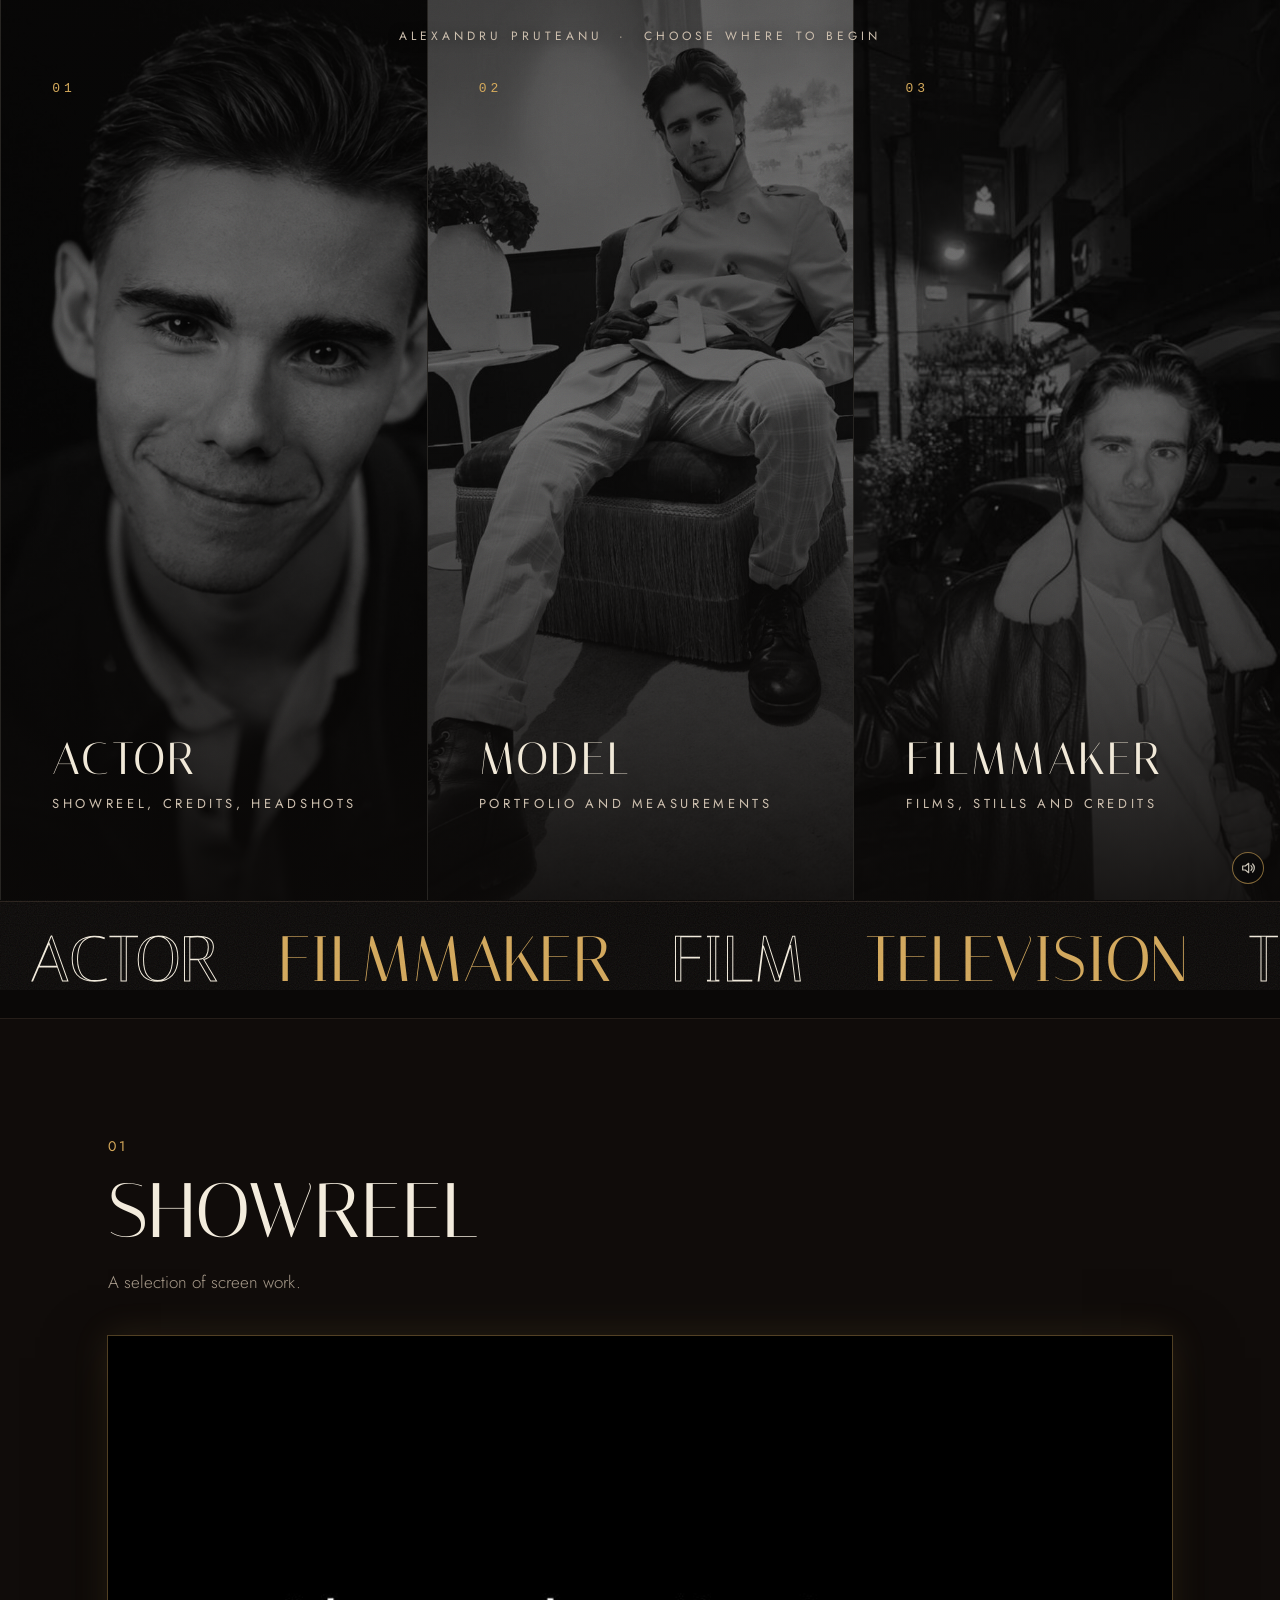
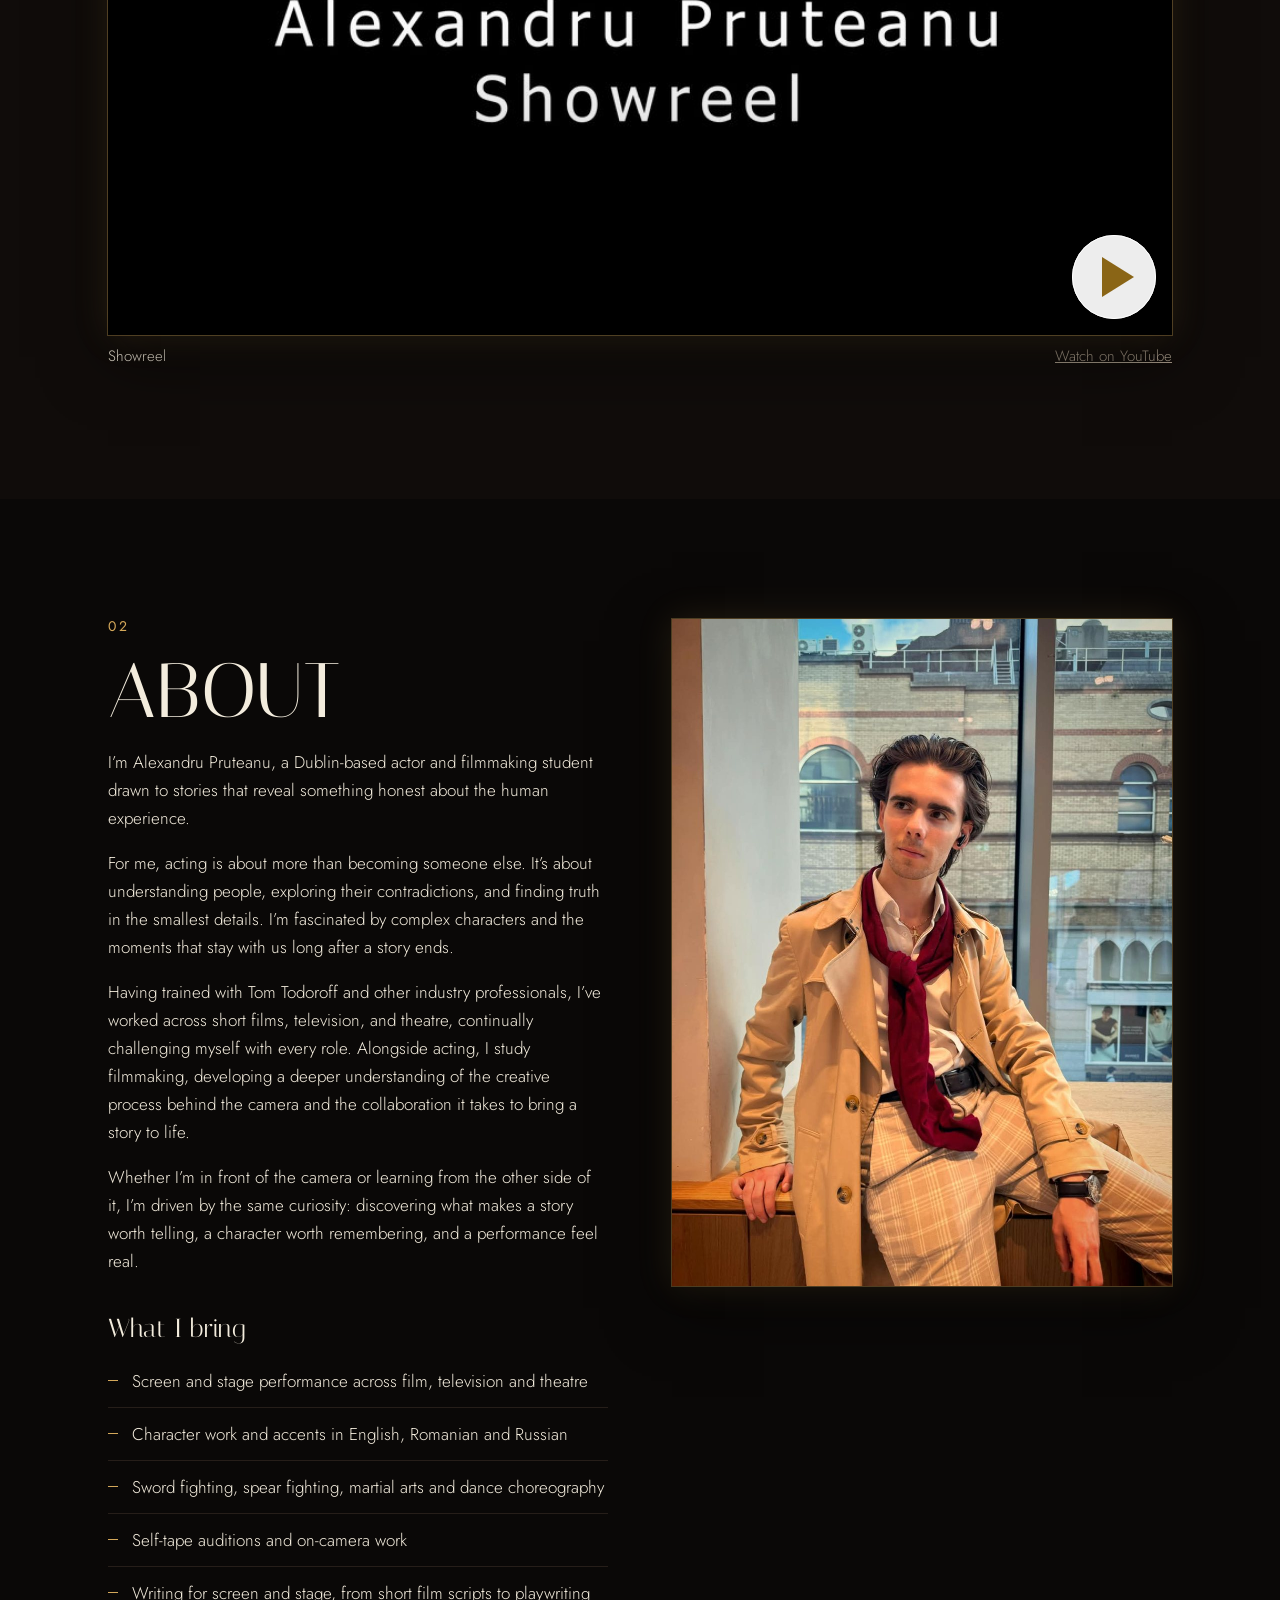
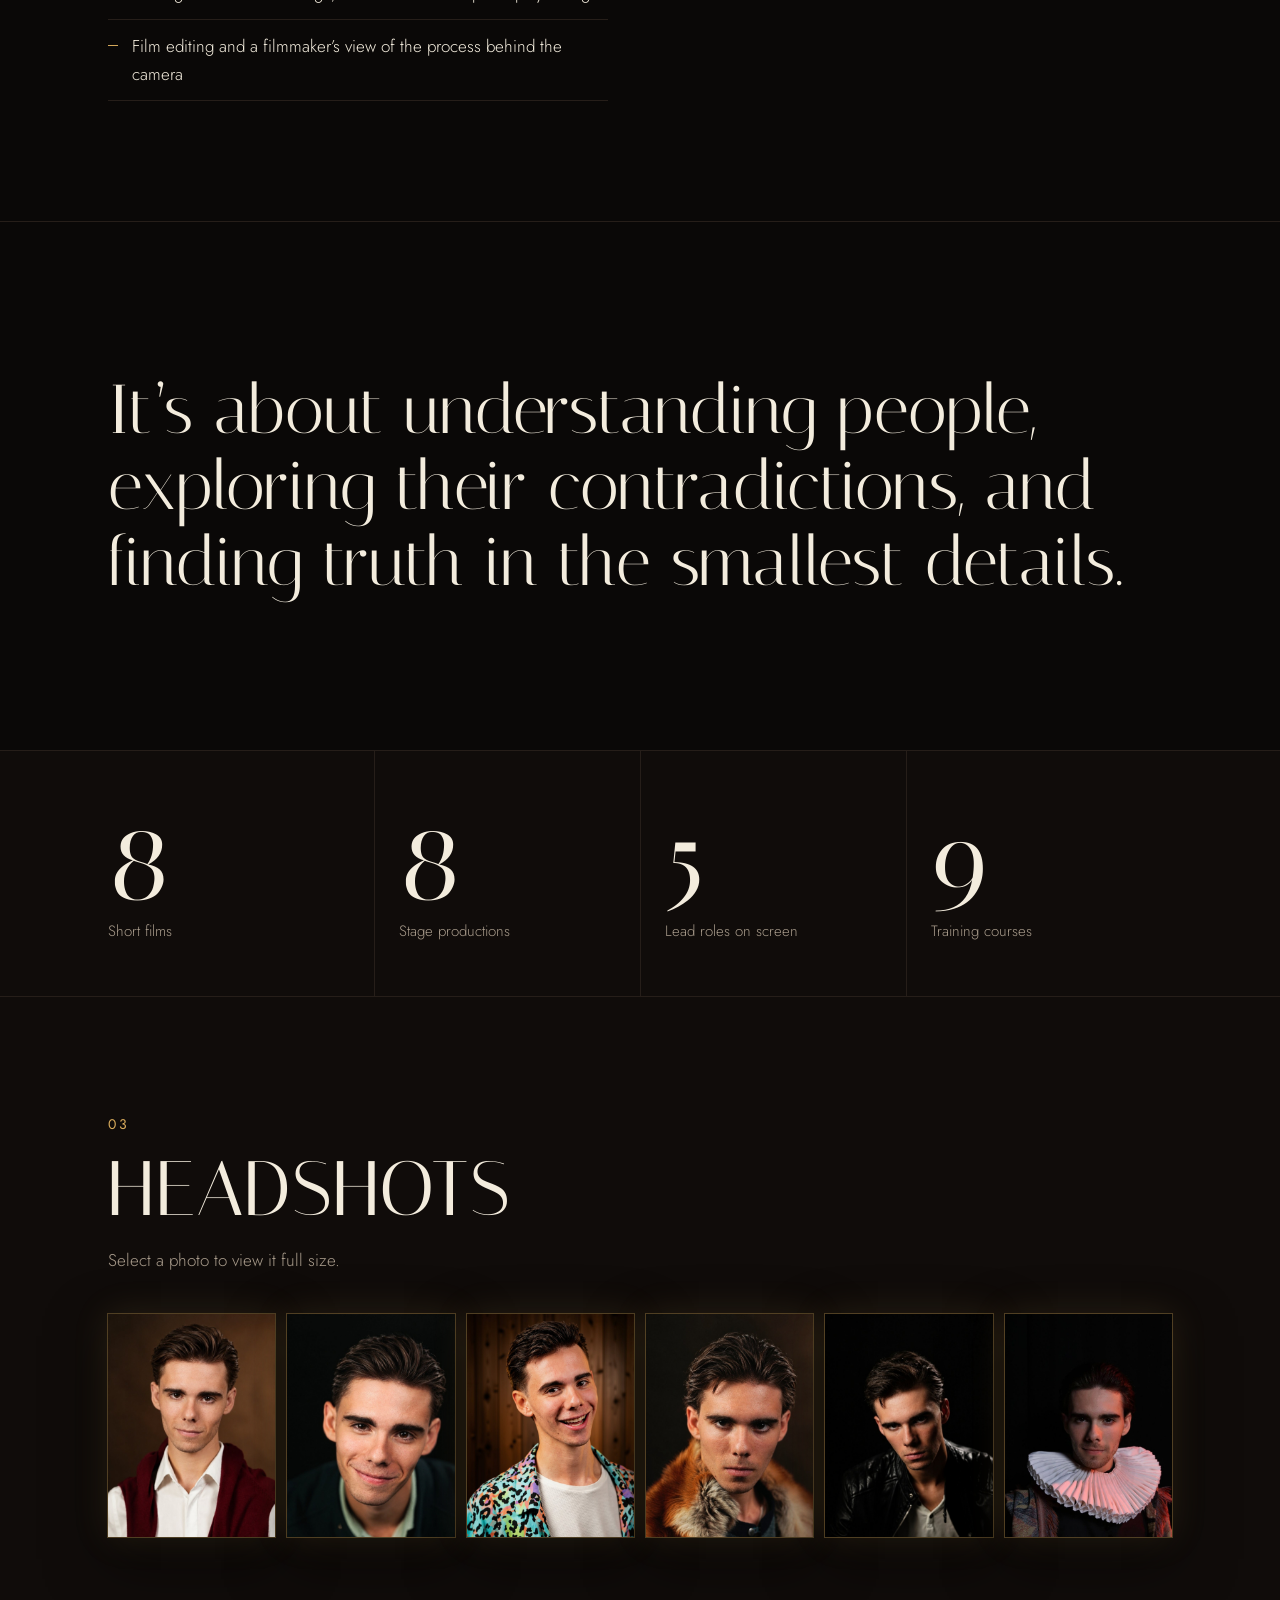
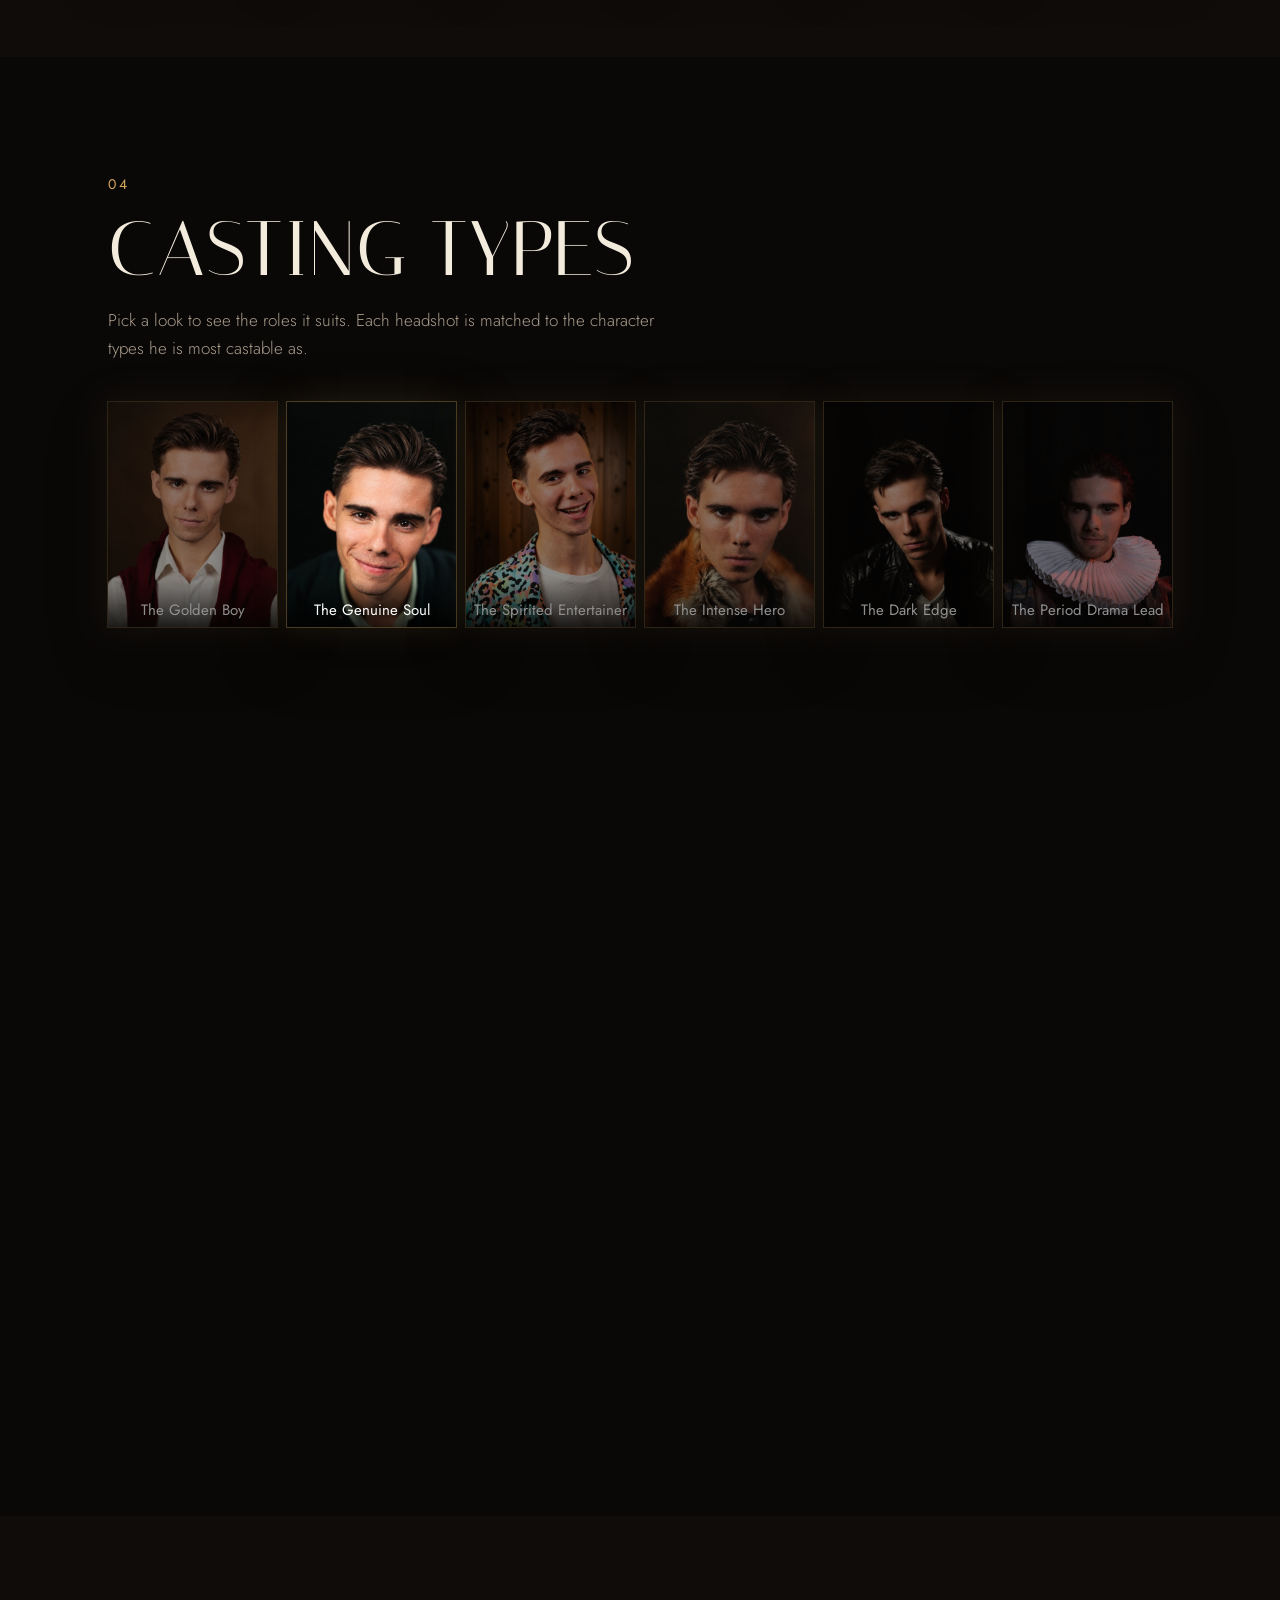
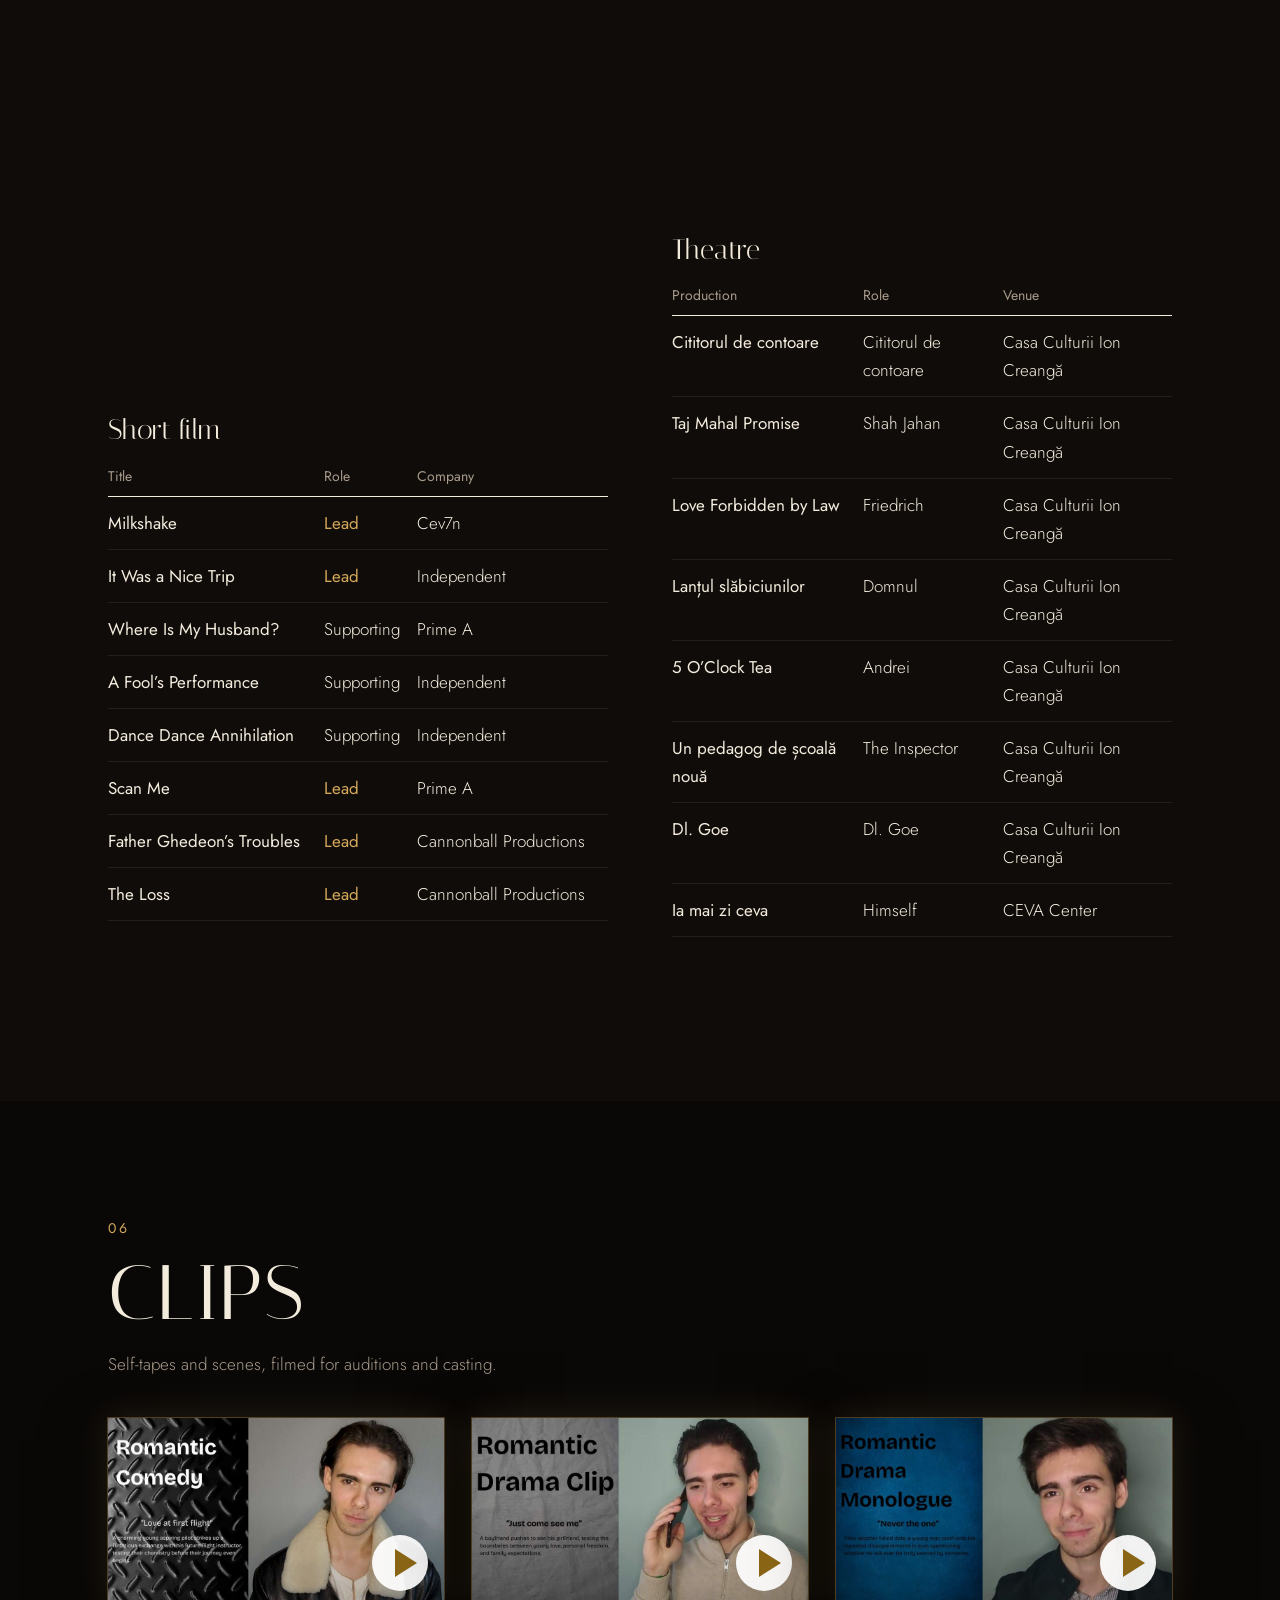
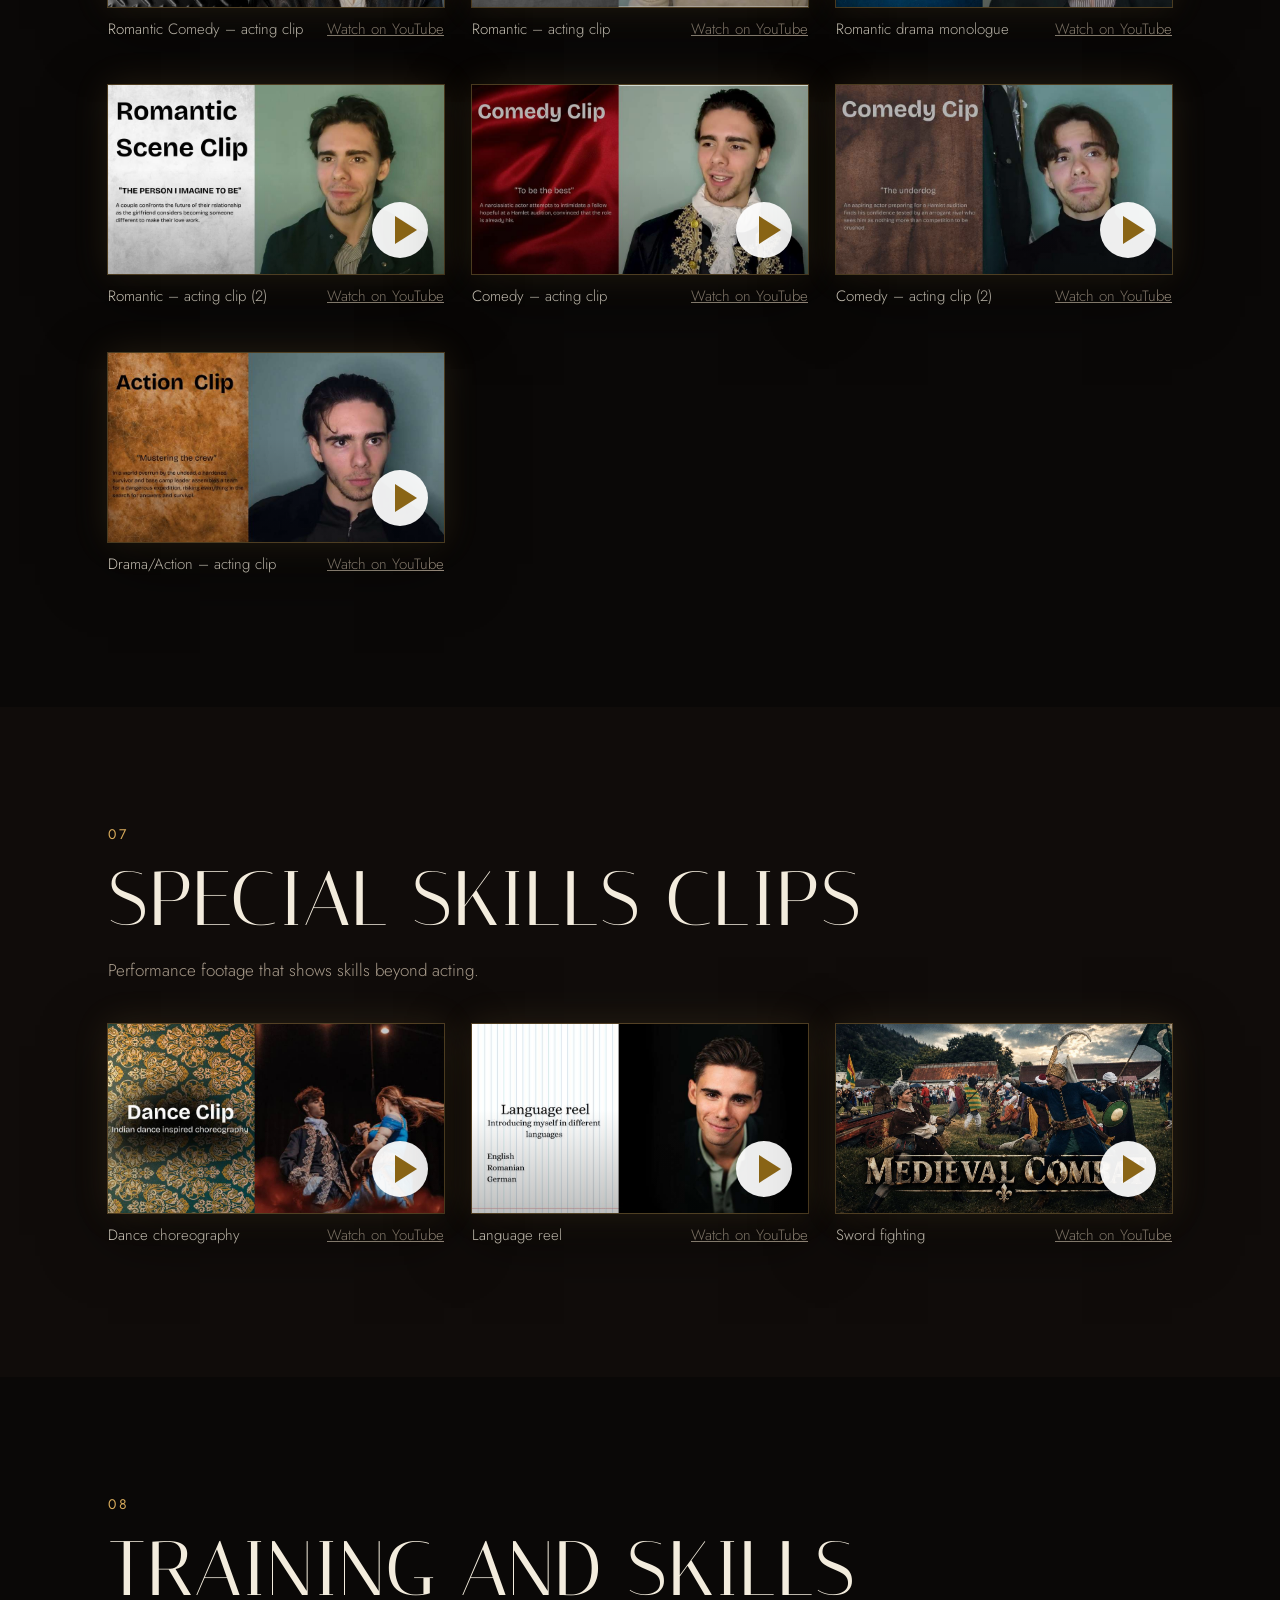
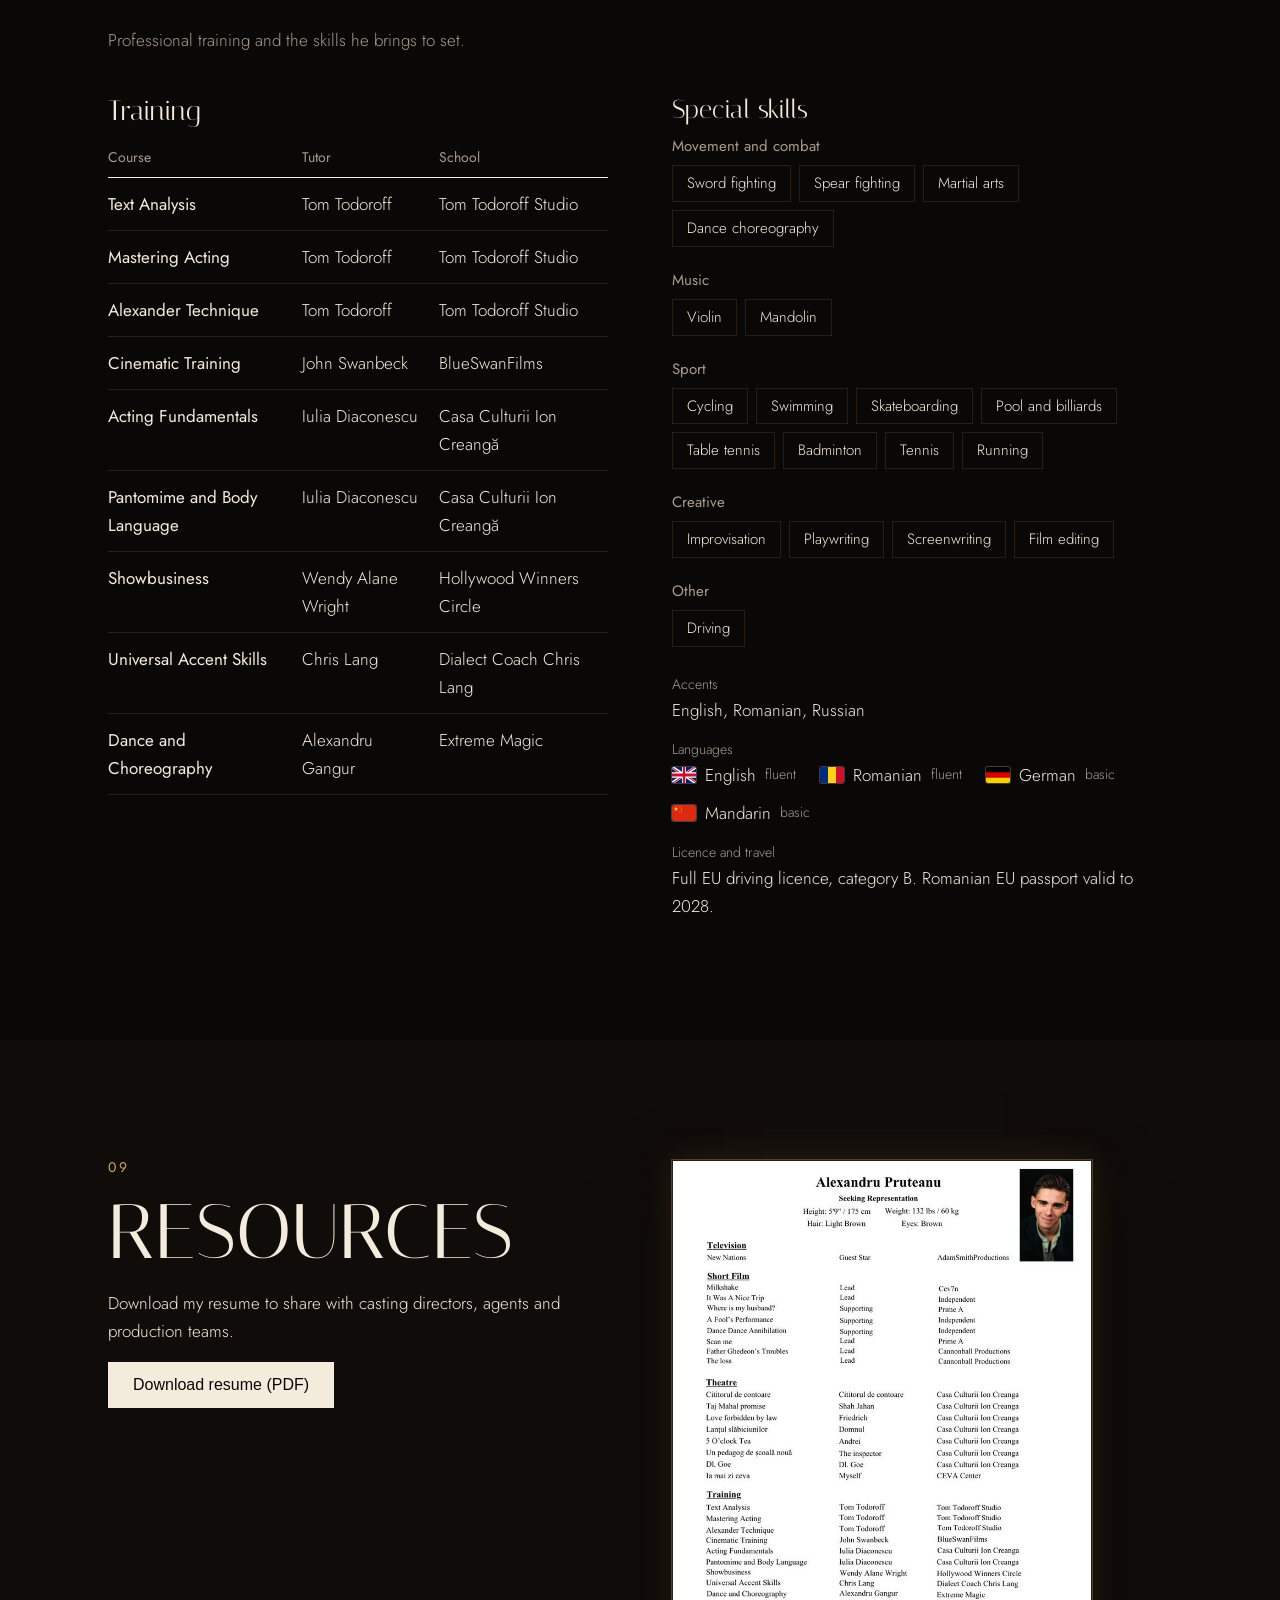
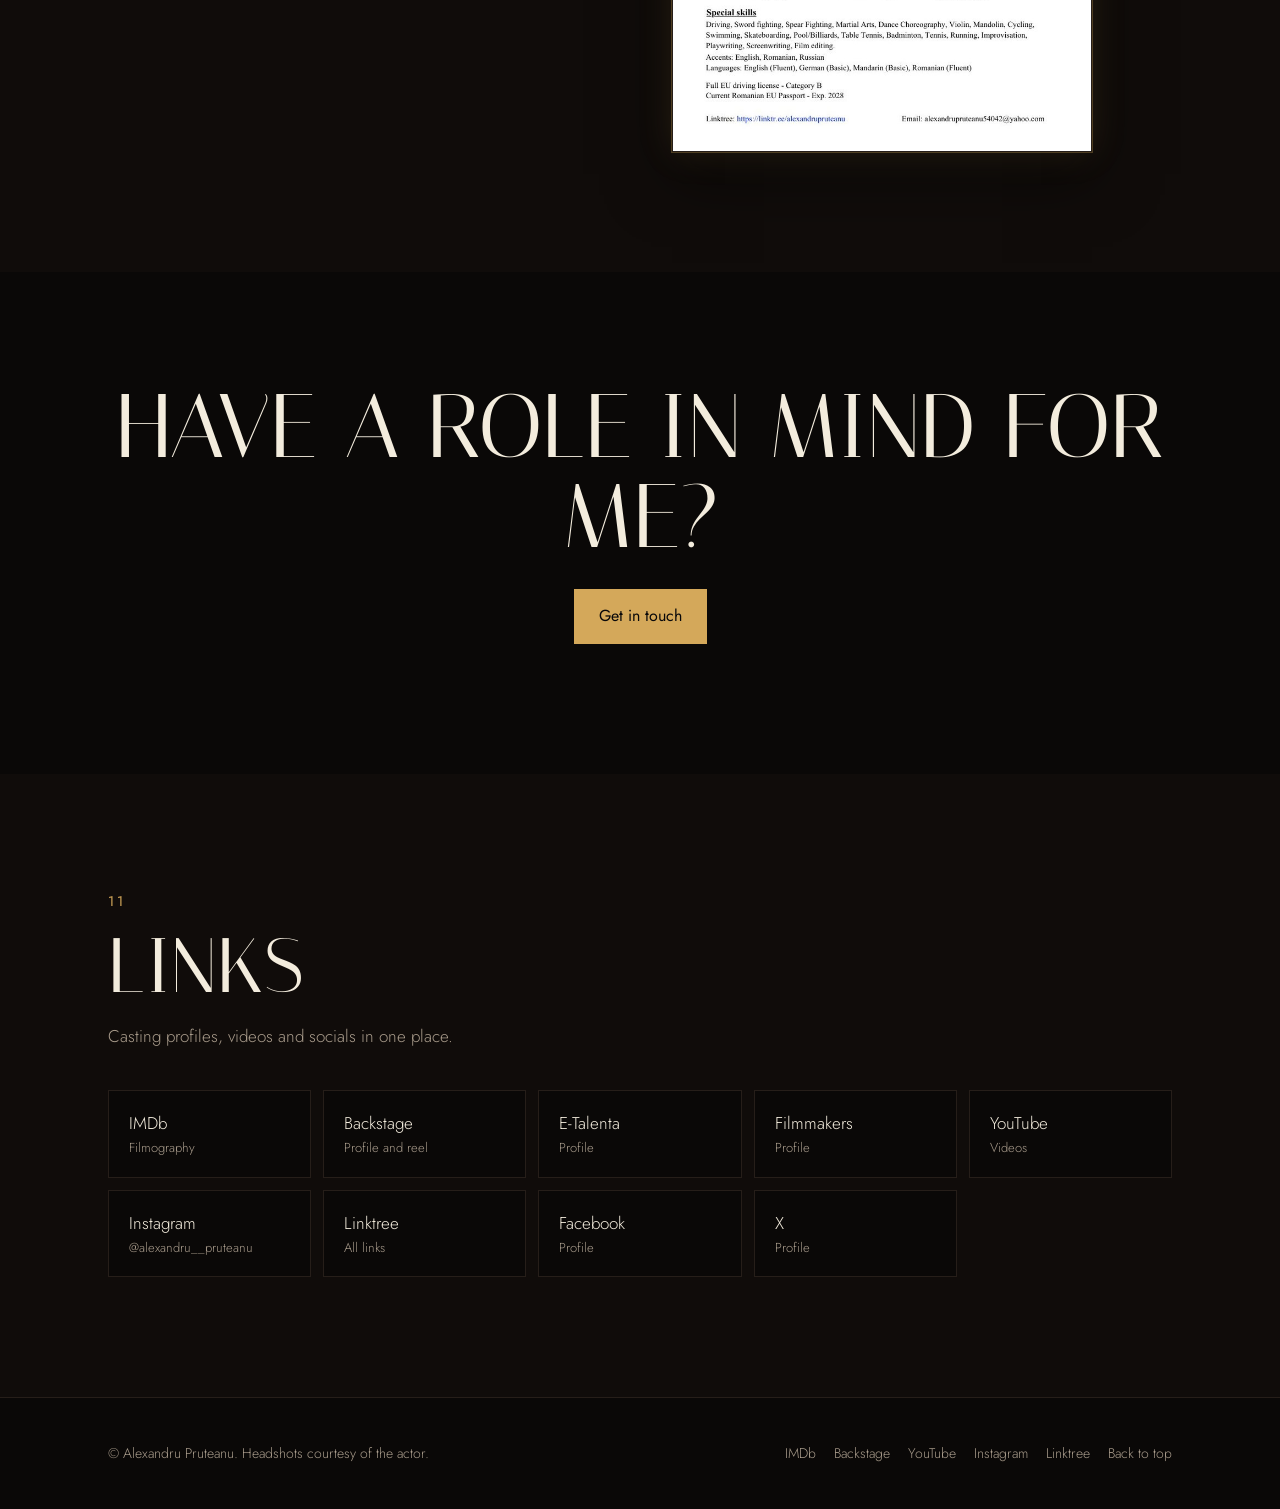
==== index.html @ 38c84cdb "moved files in root folder moved files in root folder" ====
<!doctype html> <!--working-->
<html>
  <head>
    <meta charset="utf8" />
    <meta
      name="viewport"
      content="width=device-width,initial-scale=1,viewport-fit=cover"
    />
    <style>
      :root {
        color-scheme: light;
        box-sizing: border-box;
        padding-top: env(safe-area-inset-top, 0px);
        padding-bottom: env(safe-area-inset-bottom, 0px);
      }
      html {   
        scroll-padding-top: env(safe-area-inset-top, 0px);
      }
      body {
        margin: 0;
        padding: 0;
        font:
          14px -apple-system,
          BlinkMacSystemFont,
          sans-serif;
        background: #fff;
        color: #000;
      }
      img {
        max-width: 100%;
      }
      [hidden]:not([hidden="until-found" i]) {
        display: none !important;
      }
    </style>
  </head>
  <body>
    <!doctype html>
    <html lang="en">
      <head>
        <script>
          (function () {
            try {
              var d = Object.getOwnPropertyDescriptor(
                HTMLImageElement.prototype,
                "src",
              );
              if (
                !d ||
                !d.set ||
                !window.Blob ||
                !window.URL ||
                !URL.createObjectURL ||
                !window.atob
              )
                return;
              var cache = {};
              function bu(u) {
                if (
                  typeof u !== "string" ||
                  u.length < 30000 ||
                  u.indexOf("data:image/") !== 0
                )
                  return u;
                var k = u.length + u.slice(0, 60) + u.slice(-48);
                if (cache[k]) return cache[k];
                try {
                  var c = u.indexOf(","),
                    mt = u.slice(5, u.indexOf(";")),
                    b = atob(u.slice(c + 1)),
                    n = b.length,
                    a = new Uint8Array(n);
                  for (var i = 0; i < n; i++) a[i] = b.charCodeAt(i);
                  return (cache[k] = URL.createObjectURL(
                    new Blob([a], { type: mt }),
                  ));
                } catch (e) {
                  return u;
                }
              }
              window.__bu = bu;
              Object.defineProperty(HTMLImageElement.prototype, "src", {
                get: d.get,
                set: function (v) {
                  var b = bu(v),
                    el = this;
                  d.set.call(el, b);
                  if (b !== v) {
                    el.addEventListener("error", function f() {
                      el.removeEventListener("error", f);
                      d.set.call(el, v);
                    });
                  }
                },
                configurable: true,
                enumerable: d.enumerable,
              });
            } catch (e) {}
          })();
        </script>
        <meta charset="utf-8" />
        <meta
          name="viewport"
          content="width=device-width, initial-scale=1, viewport-fit=cover"
        />
        <title>
          Alexandru Pruteanu – Actor, Filmmaker &amp; Model · Dublin
        </title>
        <meta
          name="description"
          content="Alexandru Pruteanu is a Dublin-based actor, filmmaker and model. Watch his showreel, browse his films and credits, and get in touch for casting, crew work or collaborations."
        />
        <meta name="theme-color" content="#0a0a0a" />
        <meta property="og:type" content="website" />
        <meta
          property="og:title"
          content="Alexandru Pruteanu – Actor, Filmmaker &amp; Model"
        />
        <meta
          property="og:description"
          content="Alexandru Pruteanu is a Dublin-based actor, filmmaker and model. Watch his showreel, browse his films and credits, and get in touch for casting, crew work or collaborations."
        />
        <meta name="twitter:card" content="summary" />
        <link
          rel="icon"
          type="image/svg+xml"
          href="data:image/svg+xml,%3Csvg xmlns=%22http://www.w3.org/2000/svg%22 viewBox=%220 0 64 64%22%3E%3Cdefs%3E%3ClinearGradient id=%22b%22 x1=%220%22 y1=%220%22 x2=%220%22 y2=%221%22%3E%3Cstop offset=%220%22 stop-color=%22%231d1812%22/%3E%3Cstop offset=%221%22 stop-color=%22%23050505%22/%3E%3C/linearGradient%3E%3ClinearGradient id=%22g%22 x1=%220%22 x2=%221%22%3E%3Cstop offset=%220%22 stop-color=%22%23d6aa5a%22 stop-opacity=%220%22/%3E%3Cstop offset=%22.3%22 stop-color=%22%23d6aa5a%22/%3E%3Cstop offset=%22.5%22 stop-color=%22%23fff7e0%22/%3E%3Cstop offset=%22.7%22 stop-color=%22%23d6aa5a%22/%3E%3Cstop offset=%221%22 stop-color=%22%23d6aa5a%22 stop-opacity=%220%22/%3E%3C/linearGradient%3E%3CradialGradient id=%22r%22 cx=%22.5%22 cy=%22.62%22 r=%22.5%22%3E%3Cstop offset=%220%22 stop-color=%22%23d6aa5a%22 stop-opacity=%22.35%22/%3E%3Cstop offset=%221%22 stop-color=%22%23d6aa5a%22 stop-opacity=%220%22/%3E%3C/radialGradient%3E%3C/defs%3E%3Crect width=%2264%22 height=%2264%22 rx=%2214%22 fill=%22url(%23b)%22/%3E%3Crect width=%2264%22 height=%2264%22 rx=%2214%22 fill=%22url(%23r)%22/%3E%3Crect x=%222%22 y=%222%22 width=%2260%22 height=%2260%22 rx=%2212.5%22 fill=%22none%22 stroke=%22%23d6aa5a%22 stroke-opacity=%22.6%22 stroke-width=%221.2%22/%3E%3Cpath d=%22M30.2 10h3.6l-15 44h-3.6zM32.2 10h4.2l15.2 44h-8z%22 fill=%22%23f4ecd8%22/%3E%3Cpath d=%22M12 52.6h10v1.8H12zM39.5 52.6h16v1.8h-16z%22 fill=%22%23f4ecd8%22/%3E%3Crect x=%226%22 y=%2238.8%22 width=%2252%22 height=%222.6%22 rx=%221.3%22 fill=%22url(%23g)%22/%3E%3Crect x=%226%22 y=%2238.8%22 width=%2252%22 height=%222.6%22 rx=%221.3%22 fill=%22url(%23g)%22 opacity=%22.6%22 transform=%22translate(0 0)%22/%3E%3C/svg%3E"
        />
        <link
          rel="apple-touch-icon"
          href="[data-uri]"
        />
        <link rel="preconnect" href="https://fonts.googleapis.com" />
        <link rel="preconnect" href="https://fonts.gstatic.com" crossorigin />
        <link
          href="https://fonts.googleapis.com/css2?family=Italiana&family=Jost:wght@300;400;500&display=swap"
          rel="stylesheet"
        />
        <style>
          :root {
            --bg: #faf7ef;
            --bg2: #f1ebdc;
            --ink: #1d1815;
            --mute: #645a50;
            --line: #ddd3bd;
            --accent: #7a1f27;
            --on: #fff;
            --disp: "Italiana", "Didot", "Bodoni 72", Georgia, serif;
            --body: "Jost", "Helvetica Neue", Arial, sans-serif;
            box-sizing: border-box;
            padding-top: env(safe-area-inset-top, 0px);
            padding-bottom: env(safe-area-inset-bottom, 0px);
          }
          @media (prefers-color-scheme: dark) {
            :root:not([data-theme="light"]) {
              --bg: #14100e;
              --bg2: #1c1612;
              --ink: #f1e9d8;
              --mute: #a79a8a;
              --line: #3a302a;
              --accent: #d98a8f;
              --on: #14100e;
            }
          }
          :root[data-theme="dark"] {
            --bg: #14100e;
            --bg2: #1c1612;
            --ink: #f1e9d8;
            --mute: #a79a8a;
            --line: #3a302a;
            --accent: #d98a8f;
            --on: #14100e;
          }
          html {
            scroll-padding-top: calc(76px + env(safe-area-inset-top, 0px));
            scroll-behavior: smooth;
          }
          *,
          *::before,
          *::after {
            box-sizing: border-box;
          }
          body {
            margin: 0;
            background: var(--bg);
            color: var(--ink);
            font: 300 17px/1.65 var(--body);
          }
          body::before {
            content: "";
            position: fixed;
            top: 0;
            right: 0;
            bottom: auto;
            left: 0;
            height: env(safe-area-inset-top, 0px);
            background: var(--bg);
            z-index: 30;
          }
          a {
            color: inherit;
          }
          :focus-visible {
            outline: 2px solid var(--accent);
            outline-offset: 3px;
          }
          .wrap {
            max-width: 1120px;
            margin: 0 auto;
            padding: 0 28px;
          }
          .skip {
            position: absolute;
            left: -999px;
          }
          .skip:focus {
            left: 12px;
            top: 12px;
            z-index: 99;
            background: var(--ink);
            color: var(--bg);
            padding: 8px 14px;
          }
          header.top {
            position: sticky;
            top: env(safe-area-inset-top, 0px);
            z-index: 20;
            background: var(--bg);
            border-bottom: 1px solid var(--line);
          }
          .nav {
            display: flex;
            align-items: center;
            justify-content: space-between;
            gap: 24px;
            height: 68px;
          }
          .brand {
            font: 400 25px var(--disp);
            text-decoration: none;
            white-space: nowrap;
          }
          .menu {
            display: flex;
            gap: 2px;
            list-style: none;
            margin: 0;
            padding: 0;
            overflow-x: auto;
            scrollbar-width: none;
          }
          .menu a {
            display: block;
            padding: 8px 11px;
            font-size: 14.5px;
            color: var(--mute);
            text-decoration: none;
            white-space: nowrap;
          }
          .menu a:hover {
            color: var(--ink);
          }
          .menu .cta a {
            background: var(--ink);
            color: var(--bg);
            margin-left: 8px;
          }
          .menu .cta a:hover {
            background: var(--accent);
            color: var(--on);
          }
          .menu a.mainmenu {
            border: 1px solid var(--ink);
            color: var(--ink);
            padding: 10px 22px;
            margin-left: 8px;
            transition:
              background 0.3s,
              color 0.3s;
          }
          .menu a.mainmenu:hover {
            background: var(--ink);
            color: var(--bg);
          }
          .menu > li {
            display: flex;
            align-items: center;
          }
          .menu a.mainmenu,
          .menu .cta a {
            display: inline-flex;
            align-items: center;
            height: 42px;
            padding: 0 22px;
            box-sizing: border-box;
            line-height: 1;
            border: 1px solid var(--ink);
            margin-left: 8px;
          }
          .menu a.mainmenu {
            margin-left: 14px;
          }
          .btn {
            display: inline-block;
            padding: 13px 24px;
            border: 1px solid var(--ink);
            text-decoration: none;
            font-weight: 400;
            font-size: 16px;
          }
          .btn.fill {
            background: var(--ink);
            color: var(--bg);
          }
          .btn:hover {
            background: var(--accent);
            border-color: var(--accent);
            color: var(--on);
          }
          .hero {
            display: grid;
            grid-template-columns: 1.1fr 0.9fr;
            gap: 56px;
            align-items: center;
            padding: 60px 0 84px;
          }
          .pill {
            display: inline-block;
            border: 1px solid var(--accent);
            color: var(--accent);
            padding: 5px 14px;
            font-size: 14px;
            margin-bottom: 24px;
          }
          h1 {
            font: 400 clamp(56px, 8.6vw, 112px)/0.95 var(--disp);
            margin: 0 0 24px;
          }
          .tagline {
            font-size: 20px;
            max-width: 30ch;
            margin: 0 0 28px;
          }
          .btns {
            display: flex;
            gap: 12px;
            flex-wrap: wrap;
          }
          .facts {
            display: grid;
            grid-template-columns: repeat(4, auto);
            justify-content: start;
            width: max-content;
            max-width: 100%;
            gap: 0 36px;
            margin: 36px 0 0;
            padding-top: 20px;
            border-top: 1px solid var(--line);
          }
          .facts dt {
            font-size: 14px;
            color: var(--mute);
          }
          .facts dd {
            margin: 0;
            font-weight: 400;
          }
          .hero img {
            width: 100%;
            display: block;
            aspect-ratio: 3/4;
            object-fit: cover;
            object-position: 50% 0;
          }
          .sec {
            padding: 88px 0;
          }
          .sec.alt {
            background: var(--bg2);
          }
          h2 {
            font: 400 clamp(36px, 4.6vw, 56px)/1.05 var(--disp);
            margin: 0 0 10px;
          }
          .lede {
            color: var(--mute);
            max-width: 56ch;
            margin: 0 0 40px;
          }
          h3.g {
            font: 400 26px/1.2 var(--disp);
            margin: 0 0 10px;
          }
          .two {
            display: grid;
            grid-template-columns: 1fr 1fr;
            gap: 64px;
            align-items: start;
          }
          .two p {
            max-width: 54ch;
            margin: 0 0 1em;
          }
          .two img {
            width: 100%;
            aspect-ratio: 3/4;
            object-fit: cover;
            object-position: 50% 0;
            display: block;
          }
          .two img.rv {
            aspect-ratio: auto;
            object-fit: contain;
            max-width: 420px;
            border: 1px solid var(--line);
          }
          .cols {
            display: grid;
            grid-template-columns: 1fr 1fr;
            gap: 0 64px;
          }
          .ct {
            width: 100%;
            border-collapse: collapse;
            margin: 0 0 44px;
          }
          .ct caption {
            text-align: left;
            font: 400 28px/1.2 var(--disp);
            padding-bottom: 10px;
          }
          .ct th {
            font-weight: 400;
            color: var(--mute);
            font-size: 14px;
            text-align: left;
            padding: 8px 12px 8px 0;
            border-bottom: 1px solid var(--ink);
          }
          .ct td {
            padding: 12px 12px 12px 0;
            border-bottom: 1px solid var(--line);
            vertical-align: top;
          }
          .ct td:first-child {
            font-weight: 400;
          }
          .ct td.lead {
            color: var(--accent);
            font-weight: 400;
          }
          .vgrid {
            display: grid;
            grid-template-columns: repeat(3, 1fr);
            gap: 34px 28px;
          }
          .vgrid.one {
            grid-template-columns: minmax(0, 560px);
          }
          #reelbox {
            max-width: 980px;
          }
          .vid {
            margin: 0;
          }
          .vid figcaption {
            display: flex;
            justify-content: space-between;
            gap: 12px;
            padding: 10px 0;
            font-size: 15px;
          }
          .vid figcaption a {
            color: var(--mute);
          }
          .note {
            margin: 0;
            color: var(--mute);
            font-size: 15px;
          }
          .vcard {
            aspect-ratio: 16/9;
            width: 100%;
            background: #1d1815;
            color: #f1e9d8;
            display: grid;
            place-items: center;
            text-align: center;
            text-decoration: none;
            padding: 24px;
          }
          .vcard b {
            font: 400 clamp(26px, 4vw, 44px)/1.1 var(--disp);
            display: block;
            margin-bottom: 8px;
          }
          .poster {
            position: relative;
            display: block;
            aspect-ratio: 16/9;
            overflow: hidden;
            background: #1d1815;
            container-type: inline-size;
          }
          .poster img {
            width: 100%;
            height: 100%;
            object-fit: cover;
            display: block;
            transition: transform 0.4s;
          }
          .poster:hover img {
            transform: scale(1.04);
          }
          .poster::after {
            content: "";
            position: absolute;
            top: 0;
            right: 0;
            bottom: 0;
            left: 0;
            background: linear-gradient(transparent 45%, rgba(0, 0, 0, 0.25));
          }
          .play {
            position: absolute;
            z-index: 1;
            right: 16px;
            bottom: 16px;
            width: 56px;
            height: 56px;
            border-radius: 50%;
            background: rgba(255, 255, 255, 0.93);
            transition: transform 0.25s;
          }
          .play::before {
            content: "";
            position: absolute;
            left: 23px;
            top: 14px;
            border: 14px solid transparent;
            border-left: 22px solid #8a6516;
            border-right: 0;
          }
          .poster:hover .play {
            background: #fff;
            transform: scale(1.08);
          }
          .tag {
            position: absolute;
            z-index: 1;
            top: 5cqw;
            right: 5cqw;
            display: flex;
            flex-direction: column;
            align-items: flex-end;
            gap: 1.4cqw;
            text-align: right;
            pointer-events: none;
          }
          .tag i {
            font: 500 clamp(10px, 3cqw, 14px)/1 var(--body);
            font-style: normal;
            background: var(--tc);
            color: #fff;
            padding: 0.55em 0.95em;
            letter-spacing: 0.02em;
          }
          .tag b {
            font: 400 clamp(20px, 10.5cqw, 54px)/0.95 var(--disp);
            color: #fff;
            text-shadow:
              0 1px 14px rgba(0, 0, 0, 0.6),
              0 0 2px rgba(0, 0, 0, 0.45);
          }
          .tabs {
            display: grid;
            grid-template-columns: repeat(6, 1fr);
            gap: 10px;
            margin-bottom: 10px;
          }
          .tab {
            all: unset;
            cursor: pointer;
            display: block;
            position: relative;
            aspect-ratio: 3/4;
            overflow: hidden;
            opacity: 0.55;
            transition: opacity 0.25s;
          }
          .tab img {
            width: 100%;
            height: 100%;
            object-fit: cover;
            object-position: 50% 0;
            display: block;
          }
          .tab span {
            position: absolute;
            left: 0;
            right: 0;
            bottom: 0;
            padding: 22px 8px 8px;
            background: linear-gradient(transparent, rgba(0, 0, 0, 0.8));
            color: #fff;
            font: 400 15px/1.2 var(--body);
            text-align: center;
          }
          .tab[aria-selected="true"],
          .tab:hover {
            opacity: 1;
          }
          .tab:focus-visible {
            outline: 2px solid var(--accent);
            outline-offset: 3px;
          }
          .panel {
            display: grid;
            grid-template-columns: 0.8fr 1.2fr;
            background: var(--c);
            color: #fff;
            transition: background 0.45s;
          }
          .panel img {
            width: 100%;
            height: 100%;
            min-height: 380px;
            object-fit: cover;
            object-position: 50% 0;
            display: block;
          }
          .panel div {
            padding: 36px 40px;
          }
          .panel h3 {
            font: 400 40px/1.05 var(--disp);
            margin: 0 0 20px;
          }
          .panel ul {
            columns: 2;
            column-gap: 28px;
            margin: 0;
            padding: 0;
            list-style: none;
            font-size: 18px;
          }
          .panel li {
            padding: 5px 0;
            break-inside: avoid;
          }
          .gal {
            display: grid;
            grid-template-columns: repeat(6, 1fr);
            gap: 12px;
          }
          .gal button {
            all: unset;
            cursor: zoom-in;
            aspect-ratio: 3/4;
            overflow: hidden;
            display: block;
          }
          .gal button:focus-visible {
            outline: 2px solid var(--accent);
            outline-offset: 3px;
          }
          .gal img {
            width: 100%;
            height: 100%;
            object-fit: cover;
            object-position: 50% 0;
            display: block;
            transition: transform 0.4s;
          }
          .gal button:hover img {
            transform: scale(1.03);
          }
          dialog {
            border: 0;
            padding: 0;
            background: transparent;
            max-width: 94vw;
            max-height: 94vh;
            overflow: visible;
          }
          dialog::backdrop {
            background: rgba(0, 0, 0, 0.88);
          }
          dialog img {
            max-height: 86vh;
            max-width: 94vw;
            display: block;
            margin: 0 auto;
          }
          dialog button {
            display: block;
            margin: 12px auto 0;
            padding: 10px 24px;
            background: #f1e9d8;
            color: #1d1815;
            border: 0;
            font: 400 16px var(--body);
            cursor: pointer;
          }
          .chips {
            display: flex;
            flex-wrap: wrap;
            gap: 8px;
            padding: 0;
            margin: 0 0 22px;
            list-style: none;
          }
          .chips li {
            border: 1px solid var(--line);
            background: var(--bg);
            padding: 5px 14px;
            font-size: 15px;
          }
          .sk h4 {
            font: 400 15px var(--body);
            color: var(--mute);
            margin: 0 0 8px;
          }
          dl.d {
            margin: 26px 0 0;
          }
          dl.d dt {
            color: var(--mute);
            font-size: 14px;
            margin-top: 14px;
          }
          dl.d dd {
            margin: 0;
          }
          .cf label {
            display: block;
            font-size: 15px;
            color: var(--mute);
            margin: 0 0 6px;
          }
          .cf input,
          .cf select,
          .cf textarea {
            width: 100%;
            font: inherit;
            color: var(--ink);
            background: var(--bg);
            border: 1px solid var(--line);
            border-radius: 0;
            padding: 12px 14px;
            margin: 0 0 18px;
          }
          .cf textarea {
            min-height: 150px;
            resize: vertical;
          }
          .cf .btn {
            cursor: pointer;
            font: inherit;
          }
          .cf p.fnote {
            margin: 12px 0 0;
            font-size: 14px;
            color: var(--mute);
          }
          .links {
            display: grid;
            grid-template-columns: repeat(auto-fill, minmax(200px, 1fr));
            gap: 12px;
          }
          .links a {
            display: block;
            padding: 18px 20px;
            border: 1px solid var(--line);
            background: var(--bg);
            text-decoration: none;
          }
          .links a:hover {
            border-color: var(--accent);
            color: var(--accent);
          }
          .links small {
            display: block;
            color: var(--mute);
            font-size: 13px;
          }
          footer {
            padding: 44px 0;
            border-top: 1px solid var(--line);
            color: var(--mute);
            font-size: 14px;
          }
          .foot {
            display: flex;
            justify-content: space-between;
            gap: 16px 28px;
            flex-wrap: wrap;
            align-items: center;
          }
          .foot nav {
            display: flex;
            gap: 18px;
            flex-wrap: wrap;
          }
          .foot a {
            text-decoration: none;
          }
          .foot a:hover {
            color: var(--ink);
          }
          @media (max-width: 900px) {
            .hero,
            .two,
            .cols,
            .panel {
              grid-template-columns: 1fr;
            }
            .hero {
              gap: 36px;
              padding: 36px 0 56px;
            }
            .hero img {
              max-width: 460px;
            }
            .facts {
              grid-template-columns: repeat(2, auto);
              gap: 16px 36px;
            }
            .vgrid {
              grid-template-columns: repeat(2, 1fr);
            }
            .gal {
              grid-template-columns: repeat(3, 1fr);
            }
            .sec {
              padding: 60px 0;
            }
            .nav {
              gap: 12px;
            }
            .brand {
              font-size: 21px;
            }
            .panel div {
              padding: 26px 22px;
            }
            .panel ul {
              columns: 1;
            }
            .panel img {
              min-height: 0;
              aspect-ratio: 4/5;
            }
            .tabs {
              gap: 6px;
            }
            .tab span {
              font-size: 11px;
              padding: 16px 4px 6px;
            }
          }
          @media (max-width: 620px) {
            .wrap {
              padding: 0 20px;
            }
            .vgrid {
              grid-template-columns: 1fr;
            }
            .gal {
              grid-template-columns: repeat(2, 1fr);
            }
            .nav {
              flex-direction: column;
              align-items: flex-start;
              height: auto;
              padding: 12px 0 6px;
              gap: 2px;
            }
            .menu {
              max-width: 100%;
            }
            html {
              scroll-padding-top: calc(104px + env(safe-area-inset-top, 0px));
            }
            .ct thead {
              display: none;
            }
            .ct,
            .ct tbody,
            .ct tr,
            .ct td {
              display: block;
            }
            .ct tr {
              padding: 10px 0;
              border-bottom: 1px solid var(--line);
            }
            .ct td {
              border: 0;
              padding: 1px 0;
            }
            .ct td:nth-child(n + 2) {
              color: var(--mute);
              font-size: 15px;
            }
            .ct td.lead {
              color: var(--accent);
            }
          }
          @media (prefers-reduced-motion: reduce) {
            * {
              transition: none !important;
              scroll-behavior: auto !important;
            }
          }
        </style>
        <style id="fx">
          :root:root {
            --bg: #0a0807;
            --bg2: #100c0a;
            --ink: #f3ecdd;
            --mute: #a89b8b;
            --line: #261e19;
            --accent: #d4a85a;
            --on: #0a0807;
          }
          body::after {
            content: "";
            position: fixed;
            top: 0;
            right: 0;
            bottom: 0;
            left: 0;
            pointer-events: none;
            z-index: 40;
            opacity: 0.07;
            background-image: url("data:image/svg+xml;utf8,<svg xmlns='http://www.w3.org/2000/svg' width='160' height='160'><filter id='n'><feTurbulence type='fractalNoise' baseFrequency='.9' numOctaves='2' stitchTiles='stitch'/></filter><rect width='100%' height='100%' filter='url(%23n)'/></svg>");
          }
          header.top {
            background: transparent;
            border-color: transparent;
            transition:
              background 0.4s,
              border-color 0.4s;
          }
          header.top.sc {
            background: color-mix(in srgb, var(--bg) 78%, transparent);
            -webkit-backdrop-filter: blur(14px);
            backdrop-filter: blur(14px);
            -webkit-backdrop-filter: blur(14px);
            border-color: var(--line);
          }
          /* hero */
          .hero {
            display: block;
            position: relative;
            max-width: none;
            padding: 0;
            min-height: calc(100svh - 68px);
            overflow: hidden;
          }
          .hero > div {
            position: relative;
            z-index: 2;
            padding: 11vh 28px 15vh max(28px, calc((100vw - 1064px) / 2));
            max-width: none;
          }
          .hero h1 {
            font-size: clamp(54px, 9vw, 138px);
            text-transform: uppercase;
            letter-spacing: 0.015em;
            line-height: 0.92;
          }
          .hero img {
            position: absolute;
            right: 0;
            top: 0;
            height: 100%;
            width: auto;
            max-width: none;
            aspect-ratio: auto;
            object-fit: contain;
            object-position: 50% 0;
            will-change: transform;
            -webkit-mask-image:
              linear-gradient(to right, transparent, #000 42%),
              linear-gradient(
                to bottom,
                transparent,
                #000 10%,
                #000 86%,
                transparent
              );
            mask-image:
              linear-gradient(to right, transparent, #000 42%),
              linear-gradient(
                to bottom,
                transparent,
                #000 10%,
                #000 86%,
                transparent
              );
            -webkit-mask-composite: source-in;
            mask-composite: intersect;
            animation: fadeImg 1.8s ease both;
          }
          .hero::after {
            content: "";
            position: absolute;
            top: 0;
            right: 0;
            bottom: 0;
            left: 0;
            z-index: 1;
            pointer-events: none;
            background: radial-gradient(
              520px circle at var(--mx, 72%) var(--my, 40%),
              rgba(212, 168, 90, 0.12),
              transparent 62%
            );
          }
          .hero > div > * {
            animation: rise 1.2s cubic-bezier(0.2, 0.7, 0.1, 1) both;
          }
          .hero > div > :nth-child(2) {
            animation-delay: 0.12s;
          }
          .hero > div > :nth-child(3) {
            animation-delay: 0.28s;
          }
          .hero > div > :nth-child(4) {
            animation-delay: 0.42s;
          }
          .hero > div > :nth-child(5) {
            animation-delay: 0.56s;
          }
          .cue {
            position: absolute;
            z-index: 3;
            left: max(28px, calc((100vw - 1064px) / 2));
            bottom: 28px;
            display: flex;
            align-items: center;
            gap: 14px;
            font-size: 13px;
            color: var(--mute);
            text-decoration: none;
          }
          .cue::after {
            content: "";
            width: 1px;
            height: 46px;
            background: linear-gradient(var(--ink), transparent);
            animation: cue 2.2s ease-in-out infinite;
            transform-origin: top;
          }
          @keyframes rise {
            from {
              opacity: 0;
              transform: translateY(44px);
            }
          }
          @keyframes fadeImg {
            from {
              opacity: 0;
            }
          }
          @keyframes cue {
            0% {
              transform: scaleY(0);
            }
            50% {
              transform: scaleY(1);
            }
            100% {
              transform: scaleY(1);
              opacity: 0;
            }
          }
          /* marquee */
          .marq {
            overflow: hidden;
            white-space: nowrap;
            border-block: 1px solid var(--line);
            padding: 26px 0;
          }
          .marq div {
            display: inline-flex;
            animation: mq 42s linear infinite;
          }
          .marq:hover div {
            animation-play-state: paused;
          }
          .marq span {
            font: 400 clamp(30px, 5vw, 68px)/1 var(--disp);
            text-transform: uppercase;
            padding: 0 30px;
            color: transparent;
            -webkit-text-stroke: 1px var(--ink);
          }
          .marq span:nth-child(even) {
            color: var(--accent);
            -webkit-text-stroke: 0;
          }
          @keyframes mq {
            to {
              transform: translateX(-50%);
            }
          }
          /* sections */
          .sec {
            padding: 120px 0;
          }
          main {
            counter-reset: s;
          }
          .sec h2 {
            font-size: clamp(42px, 6vw, 88px);
            text-transform: uppercase;
            letter-spacing: 0.01em;
            margin-bottom: 16px;
          }
          .sec h2::before {
            counter-increment: s;
            content: "0" counter(s);
            display: block;
            font: 400 14px/1 var(--body);
            letter-spacing: 0.2em;
            color: var(--accent);
            margin-bottom: 18px;
          }
          #contact h2::before {
            content: "10";
          }
          #links h2::before {
            content: "11";
          }
          #reelbox {
            max-width: none;
          }
          #reelbox .play {
            width: 84px;
            height: 84px;
          }
          #reelbox .play::before {
            left: 30px;
            top: 22px;
            border-width: 20px;
            border-left-width: 32px;
          }
          .vid .poster {
            transition:
              box-shadow 0.5s,
              transform 0.5s cubic-bezier(0.2, 0.7, 0.1, 1);
          }
          .vid:hover .poster {
            box-shadow: 0 28px 70px rgba(0, 0, 0, 0.6);
            transform: translateY(-6px);
          }
          .btn {
            transition:
              background 0.3s,
              color 0.3s,
              border-color 0.3s,
              transform 0.3s;
          }
          .btn:hover {
            transform: translateY(-2px);
          }
          /* stats */
          .stats {
            border-block: 1px solid var(--line);
            background: var(--bg2);
          }
          .stats .wrap {
            display: grid;
            grid-template-columns: repeat(4, 1fr);
          }
          .stats .wrap > div {
            padding: 56px 24px 52px;
            border-left: 1px solid var(--line);
          }
          .stats .wrap > div:first-child {
            border-left: 0;
            padding-left: 0;
          }
          .stats b {
            display: block;
            font: 400 clamp(64px, 9vw, 128px)/0.95 var(--disp);
          }
          .stats span {
            color: var(--mute);
            font-size: 15px;
          }
          /* closing call to action */
          .cta-band {
            padding: 150px 0;
            background: radial-gradient(
              60% 130% at 85% 100%,
              rgba(150, 105, 30, 0.5),
              transparent
            );
          }
          .cta-band h2 {
            font-size: clamp(46px, 8vw, 120px);
            text-transform: uppercase;
            line-height: 0.95;
            max-width: 12ch;
            margin: 0 0 24px;
          }
          .cta-band p {
            color: var(--mute);
            margin: 0 0 34px;
            font-size: 19px;
          }
          /* scroll reveal */
          .rev {
            opacity: 0;
            transform: translateY(34px);
            transition:
              opacity 1s ease,
              transform 1.1s cubic-bezier(0.2, 0.7, 0.1, 1);
          }
          .rev.in {
            opacity: 1;
            transform: none;
          }
          @media (max-width: 900px) {
            .sec {
              padding: 76px 0;
            }
            .hero {
              min-height: auto;
            }
            .hero > div {
              padding: 15vh 20px 16vh;
            }
            .hero img {
              width: 100%;
              max-width: none;
              opacity: 0.5;
              -webkit-mask-image: linear-gradient(
                to bottom,
                #000 25%,
                transparent 92%
              );
              mask-image: linear-gradient(to bottom, #000 25%, transparent 92%);
            }
            .cue {
              left: 20px;
            }
            .stats .wrap {
              grid-template-columns: repeat(2, 1fr);
            }
            .stats .wrap > div:nth-child(3) {
              border-left: 0;
              padding-left: 0;
            }
            .cta-band {
              padding: 100px 0;
            }
          }
          @media (prefers-reduced-motion: reduce) {
            .rev {
              opacity: 1;
              transform: none;
            }
            .hero > div > *,
            .hero img,
            .marq div,
            .cue::after {
              animation: none !important;
            }
          }
          .prog {
            position: fixed;
            left: 0;
            right: 0;
            top: env(safe-area-inset-top, 0px);
            height: 2px;
            background: var(--accent);
            transform-origin: 0 0;
            transform: scaleX(0);
            z-index: 35;
          }
          .menu a.act {
            color: var(--ink);
            box-shadow: inset 0 -1px 0 var(--accent);
          }
          .hero h1 {
            animation: none;
          }
          .ch {
            display: inline-block;
            animation: chIn 1.1s cubic-bezier(0.2, 0.7, 0.1, 1) both;
            animation-delay: calc(var(--i) * 55ms + 150ms);
            transition:
              transform 0.5s cubic-bezier(0.2, 0.7, 0.1, 1),
              color 0.3s;
          }
          .ch:hover {
            transform: translateY(-0.07em);
            color: var(--accent);
          }
          @keyframes chIn {
            from {
              opacity: 0;
              transform: translateY(0.55em) rotate(5deg);
            }
          }
          .hero img {
            transform: translate3d(
              var(--px, 0px),
              calc(var(--sy, 0px) + var(--py, 0px)),
              0
            );
            transition: transform 0.35s ease-out;
          }
          .ring {
            position: fixed;
            left: 0;
            top: 0;
            z-index: 60;
            pointer-events: none;
            width: 0;
            height: 0;
          }
          .ring::before {
            content: "";
            position: absolute;
            left: -18px;
            top: -18px;
            width: 36px;
            height: 36px;
            border: 1px solid var(--ink);
            border-radius: 50%;
            transition: all 0.35s cubic-bezier(0.2, 0.7, 0.1, 1);
          }
          .ring.big::before {
            left: -30px;
            top: -30px;
            width: 60px;
            height: 60px;
          }
          .ring.lab::before {
            opacity: 0;
          }
          .ring span {
            position: absolute;
            left: -42px;
            top: -42px;
            width: 84px;
            height: 84px;
            display: grid;
            place-items: center;
            border-radius: 50%;
            background: var(--accent);
            color: var(--on);
            font: 500 13px var(--body);
            transform: scale(0);
            transition: transform 0.35s cubic-bezier(0.2, 0.7, 0.1, 1);
          }
          .ring.lab span {
            transform: scale(1);
          }
          .ct tbody tr {
            transition: background 0.25s;
          }
          .ct tbody tr:hover {
            background: color-mix(in srgb, var(--ink) 6%, transparent);
          }
          .ct tr[hidden] {
            display: none !important;
          }
          .ct caption .flt {
            display: inline-flex;
            gap: 6px;
            margin-left: 18px;
            vertical-align: middle;
          }
          .flt button {
            font: 400 13px var(--body);
            color: var(--mute);
            background: none;
            border: 1px solid var(--line);
            padding: 5px 13px;
            cursor: pointer;
            transition: all 0.25s;
          }
          .flt button[aria-pressed="true"] {
            background: var(--ink);
            color: var(--bg);
            border-color: var(--ink);
          }
          .panel.swap > img,
          .panel.swap > div {
            animation: swap 0.7s cubic-bezier(0.2, 0.7, 0.1, 1);
          }
          @keyframes swap {
            from {
              opacity: 0;
              transform: translateY(14px);
            }
          }
          .lb {
            position: absolute !important;
            top: 42%;
            margin: 0 !important;
            width: 48px;
            height: 48px;
            border-radius: 50%;
            font-size: 24px !important;
            padding: 0 !important;
            display: grid !important;
            place-items: center;
          }
          .lb.p {
            left: 10px;
          }
          .lb.n {
            right: 10px;
          }
          .totop {
            position: fixed;
            right: 20px;
            bottom: calc(20px + env(safe-area-inset-bottom, 0px));
            z-index: 35;
            width: 46px;
            height: 46px;
            border-radius: 50%;
            border: 1px solid var(--line);
            background: var(--bg2);
            color: var(--ink);
            font-size: 18px;
            cursor: pointer;
            opacity: 0;
            pointer-events: none;
            transform: translateY(10px);
            transition:
              opacity 0.3s,
              transform 0.3s;
          }
          .totop.on {
            opacity: 1;
            pointer-events: auto;
            transform: none;
          }
          @media (prefers-reduced-motion: reduce) {
            .ch {
              animation: none;
            }
            .hero img {
              transition: none;
            }
          }
          /* intro curtain */
          .intro {
            position: fixed;
            top: 0;
            right: 0;
            bottom: 0;
            left: 0;
            z-index: 100;
            pointer-events: auto;
            cursor: default;
            animation: introOff 0s 4.4s forwards;
          }
          @keyframes introOff {
            to {
              visibility: hidden;
            }
          }
          .cl {
            position: absolute;
            top: 0;
            bottom: 0;
            width: 50.5%;
            background: #0a0807;
            transition: transform 1.4s cubic-bezier(0.77, 0, 0.18, 1);
          }
          .cl.l {
            left: 0;
          }
          .cl.r {
            right: 0;
          }
          .go .cl.l {
            transform: translateX(-101%);
          }
          .go .cl.r {
            transform: translateX(101%);
          }
          .it {
            position: absolute;
            top: 0;
            right: 0;
            bottom: 0;
            left: 0;
            z-index: 2;
            display: grid;
            place-content: center;
            justify-items: center;
            gap: 16px;
            text-align: center;
            transition: opacity 0.6s;
          }
          .go .it {
            opacity: 0;
          }
          .it span {
            font: 400 clamp(34px, 7vw, 96px)/1 var(--disp);
            text-transform: uppercase;
            letter-spacing: 0.08em;
            animation: itIn 1.5s cubic-bezier(0.2, 0.7, 0.1, 1) both;
          }
          .it small {
            color: var(--mute);
            letter-spacing: 0.3em;
            text-transform: uppercase;
            font-size: 13px;
            animation: itIn 1.5s 0.25s cubic-bezier(0.2, 0.7, 0.1, 1) both;
          }
          .it i {
            display: block;
            height: 1px;
            width: min(280px, 60vw);
            background: var(--accent);
            transform-origin: 0 0;
            animation: fill 1.6s 0.1s ease-in-out both;
          }
          @keyframes itIn {
            from {
              opacity: 0;
              letter-spacing: 0.4em;
            }
          }
          @keyframes fill {
            from {
              transform: scaleX(0);
            }
          }
          body:not(.go) .hero > div > *,
          body:not(.go) .ch,
          body:not(.go) .hero img {
            animation-play-state: paused;
          }
          /* stage spotlight, grain, pulse, title-card headings */
          .hero::before {
            content: "";
            position: absolute;
            top: 0;
            right: 0;
            bottom: 0;
            left: 0;
            z-index: 1;
            pointer-events: none;
            background: radial-gradient(
              440px circle at var(--mx, 72%) var(--my, 38%),
              transparent 0,
              rgba(0, 0, 0, 0.5) 100%
            );
          }
          body::after {
            opacity: 0.09;
            animation: grain 0.7s steps(4) infinite;
          }
          @keyframes grain {
            0% {
              background-position: 0 0;
            }
            25% {
              background-position: -40px 20px;
            }
            50% {
              background-position: 30px -30px;
            }
            75% {
              background-position: -20px -40px;
            }
          }
          #reelbox .play::after {
            content: "";
            position: absolute;
            top: 0;
            right: 0;
            bottom: 0;
            left: 0;
            border-radius: 50%;
            border: 1px solid #fff;
            animation: pulse 2.4s ease-out infinite;
          }
          @keyframes pulse {
            from {
              transform: scale(1);
              opacity: 0.8;
            }
            to {
              transform: scale(1.9);
              opacity: 0;
            }
          }
          .sec h2.rev {
            opacity: 1;
            clip-path: inset(0 0 100% 0);
            transform: translateY(40px);
            transition:
              clip-path 1.1s cubic-bezier(0.77, 0, 0.18, 1),
              transform 1.1s cubic-bezier(0.2, 0.7, 0.1, 1);
          }
          .sec h2.rev.in {
            clip-path: inset(-8% -2% -8% -2%);
            transform: none;
          }
          .trail {
            position: fixed;
            top: 0;
            right: 0;
            bottom: 0;
            left: 0;
            pointer-events: none;
            z-index: 55;
          }
          .it .nm {
            display: flex;
            flex-direction: column;
            align-items: center;
            font: 400 clamp(44px, 10vw, 150px)/0.92 var(--disp);
            text-transform: uppercase;
            letter-spacing: 0.03em;
            transition: transform 1.7s cubic-bezier(0.77, 0, 0.18, 1);
          }
          .go .it .nm {
            transform: scale(1.15);
          }
          .it .wd {
            display: block;
            font-style: normal;
            white-space: nowrap;
          }
          .it .nm b {
            display: inline-block;
            font-weight: 400;
            animation: ltr 1.2s cubic-bezier(0.2, 0.7, 0.1, 1) both;
            animation-delay: calc(var(--i) * 80ms + 200ms);
          }
          @keyframes ltr {
            from {
              opacity: 0;
              transform: translateY(0.6em) scale(0.9);
              filter: blur(12px);
            }
          }
          .it .ct2 {
            position: absolute;
            right: 28px;
            bottom: 24px;
            margin: 0;
            font: 400 14px var(--body);
            letter-spacing: 0.2em;
            color: var(--mute);
          }
          .it i {
            animation-duration: 2s;
          }
          .lng {
            display: flex;
            flex-wrap: wrap;
            gap: 10px 24px;
          }
          .lng span {
            display: inline-flex;
            align-items: center;
            gap: 9px;
          }
          .lng svg {
            width: 24px;
            height: 16px;
            border-radius: 2px;
            box-shadow: 0 0 0 1px rgba(255, 255, 255, 0.22);
          }
          .lng em {
            font-style: normal;
            color: var(--mute);
            font-size: 14px;
          }
          .burger {
            display: none;
            position: relative;
            z-index: 3;
            width: 46px;
            height: 46px;
            background: none;
            border: 1px solid var(--line);
            border-radius: 50%;
            cursor: pointer;
          }
          .burger span {
            position: absolute;
            left: 14px;
            right: 14px;
            height: 1px;
            background: var(--ink);
            transition:
              transform 0.45s cubic-bezier(0.77, 0, 0.18, 1),
              top 0.45s;
          }
          .burger span:nth-child(1) {
            top: 19px;
          }
          .burger span:nth-child(2) {
            top: 26px;
          }
          .burger.x span:nth-child(1) {
            top: 23px;
            transform: rotate(45deg);
          }
          .burger.x span:nth-child(2) {
            top: 23px;
            transform: rotate(-45deg);
          }
          .noscroll {
            overflow: hidden;
          }
          .wrap.nav {
            max-width: 1480px;
          }
          .nav .menu {
            flex-shrink: 0;
          }
          .nav {
            gap: 20px;
          }
          .brand {
            font-size: 23px;
          }
          .menu a {
            padding: 8px 9px;
            font-size: 14px;
          }
          .menu .cta a {
            margin-left: 6px;
          }
          @media (max-width: 1100px) {
            .menu a {
              padding: 8px 6px;
              font-size: 13px;
            }
            .brand {
              font-size: 20px;
            }
            .nav {
              gap: 12px;
            }
          }
          @media (max-width: 900px) {
            .nav {
              flex-direction: column;
              align-items: flex-start;
              height: auto;
              padding: 12px 28px 6px;
              gap: 2px;
            }
            .nav .menu {
              flex-shrink: 1;
              max-width: 100%;
              overflow-x: auto;
              margin-left: -8px;
            }
            html {
              scroll-padding-top: calc(112px + env(safe-area-inset-top, 0px));
            }
          }
          @media (max-width: 620px) {
            .nav {
              padding: 10px 20px 6px;
            }
            .tabs {
              grid-template-columns: repeat(3, 1fr);
            }
            .tab span {
              font-size: 12px;
            }
          }
          .it small {
            letter-spacing: 0.22em;
            line-height: 1.6;
            max-width: 88vw;
          }
          .two img,
          .poster,
          .gal button,
          .tab,
          .panel,
          .vcard,
          dialog img {
            box-shadow:
              0 0 0 1px rgba(212, 168, 90, 0.3),
              0 0 34px rgba(212, 168, 90, 0.14),
              0 22px 60px rgba(0, 0, 0, 0.55);
            transition:
              box-shadow 0.5s,
              transform 0.5s cubic-bezier(0.2, 0.7, 0.1, 1),
              opacity 0.25s;
          }
          .two img:hover,
          .gal button:hover,
          .tab:hover,
          .panel:hover {
            box-shadow:
              0 0 0 1px rgba(212, 168, 90, 0.55),
              0 0 56px rgba(212, 168, 90, 0.26),
              0 22px 60px rgba(0, 0, 0, 0.55);
          }
          .vid:hover .poster {
            box-shadow:
              0 0 0 1px rgba(212, 168, 90, 0.55),
              0 0 60px rgba(212, 168, 90, 0.28),
              0 28px 70px rgba(0, 0, 0, 0.6);
          }
          dialog img {
            box-shadow:
              0 0 0 1px rgba(212, 168, 90, 0.4),
              0 0 80px rgba(212, 168, 90, 0.22);
          }
          .spec {
            list-style: none;
            padding: 0;
            margin: 0;
            max-width: 54ch;
          }
          .spec li {
            position: relative;
            padding: 12px 0 12px 24px;
            border-bottom: 1px solid var(--line);
          }
          .spec li::before {
            content: "";
            position: absolute;
            left: 0;
            top: 1.5em;
            width: 10px;
            height: 1px;
            background: var(--accent);
          }
          .statement {
            padding: 150px 0;
            border-top: 1px solid var(--line);
          }
          .statement p {
            font: 400 clamp(32px, 5.4vw, 80px)/1.1 var(--disp);
            max-width: 19em;
            margin: 0;
          }
          .statement .w {
            opacity: 0.18;
            transition: opacity 0.6s;
          }
          .statement .w.on {
            opacity: 1;
          }
          .mdl {
            position: fixed;
            top: 0;
            right: 0;
            bottom: 0;
            left: 0;
            z-index: 90;
            overflow-y: auto;
            background: #ece6d8;
            color: #14110f;
            transform: translateY(100%);
            visibility: hidden;
            transition:
              transform 0.8s cubic-bezier(0.77, 0, 0.18, 1),
              visibility 0s 0.8s;
          }
          .mdl.open {
            transform: none;
            visibility: visible;
            transition: transform 0.8s cubic-bezier(0.77, 0, 0.18, 1);
          }
          .mh {
            position: sticky;
            top: 0;
            z-index: 2;
            display: flex;
            justify-content: space-between;
            align-items: center;
            padding: calc(18px + env(safe-area-inset-top, 0px)) 28px 18px;
            background: #ece6d8;
            border-bottom: 1px solid #cfc7b4;
            font: 400 22px var(--disp);
          }
          .mx,
          .mb {
            font: 400 15px var(--body);
            cursor: pointer;
            color: #14110f;
            background: none;
            border: 1px solid #14110f;
            padding: 10px 22px;
            transition:
              background 0.3s,
              color 0.3s;
          }
          .mx:hover,
          .mb:hover {
            background: #14110f;
            color: #ece6d8;
          }
          .mb.f {
            background: #14110f;
            color: #ece6d8;
          }
          .mb.f:hover {
            background: #7a1f27;
            border-color: #7a1f27;
          }
          .mw {
            max-width: 1180px;
            margin: 0 auto;
            padding: 0 28px;
          }
          .mt {
            padding: 70px 0 40px;
          }
          .mt h2 {
            font: 400 clamp(70px, 16vw, 220px)/0.9 var(--disp);
            text-transform: uppercase;
            margin: 0 0 20px;
            letter-spacing: 0.01em;
          }
          .mt p {
            color: #5b5347;
            max-width: 46ch;
            margin: 0 0 34px;
            font-size: 19px;
          }
          .ms {
            display: flex;
            flex-wrap: wrap;
            gap: 14px 44px;
            padding: 22px 0;
            border-block: 1px solid #cfc7b4;
            margin: 0 0 56px;
          }
          .ms dt {
            font-size: 14px;
            color: #6b6356;
          }
          .ms dd {
            margin: 0;
            font-weight: 400;
            font-size: 19px;
          }
          .mg {
            column-count: 3;
            column-gap: 18px;
          }
          .mg img {
            width: 100%;
            display: block;
            margin: 0 0 18px;
            break-inside: avoid;
            transition: transform 0.6s cubic-bezier(0.2, 0.7, 0.1, 1);
          }
          .mg img:hover {
            transform: scale(1.015);
          }
          .mdl.open .mg img {
            animation: rise 0.9s cubic-bezier(0.2, 0.7, 0.1, 1) both;
            animation-delay: calc(var(--i, 0) * 80ms + 500ms);
          }
          .mc {
            padding: 80px 0 110px;
            text-align: center;
          }
          .mc h3 {
            font: 400 clamp(34px, 6vw, 76px)/1 var(--disp);
            text-transform: uppercase;
            margin: 0 0 26px;
          }
          .mc .row {
            display: flex;
            gap: 12px;
            justify-content: center;
            flex-wrap: wrap;
          }
          @media (max-width: 760px) {
            .mg {
              column-count: 2;
              column-gap: 10px;
            }
            .mg img {
              margin-bottom: 10px;
            }
            .mh {
              padding-left: 20px;
              padding-right: 20px;
              font-size: 18px;
            }
            .mw {
              padding: 0 20px;
            }
          }
          @media (max-width: 700px) {
            .burger {
              display: block;
            }
            .brand {
              position: relative;
              z-index: 3;
            }
            .nav {
              flex-direction: row;
              align-items: center;
              height: 68px;
              padding: 0;
              gap: 12px;
            }
            html {
              scroll-padding-top: calc(76px + env(safe-area-inset-top, 0px));
            }
            header.top.sc {
              -webkit-backdrop-filter: none;
              backdrop-filter: none;
              -webkit-backdrop-filter: none;
              background: color-mix(in srgb, var(--bg) 94%, transparent);
            }
            .menu {
              position: fixed;
              top: 0;
              right: 0;
              bottom: 0;
              left: 0;
              z-index: 2;
              flex-direction: column;
              justify-content: center;
              align-items: flex-start;
              gap: 0;
              overflow: auto;
              max-width: none;
              padding: 90px max(28px, calc((100vw - 1064px) / 2)) 40px;
              background: var(--bg);
              transform: translateY(-100%);
              visibility: hidden;
              transition:
                transform 0.7s cubic-bezier(0.77, 0, 0.18, 1),
                visibility 0s 0.7s;
            }
            .menu.open {
              transform: none;
              visibility: visible;
              transition: transform 0.7s cubic-bezier(0.77, 0, 0.18, 1);
            }
            .menu li {
              opacity: 0;
              transform: translateY(24px);
              transition:
                opacity 0.5s,
                transform 0.6s cubic-bezier(0.2, 0.7, 0.1, 1);
            }
            .menu.open li {
              opacity: 1;
              transform: none;
              transition-delay: calc(var(--k) * 55ms + 300ms);
            }
            .menu a {
              padding: 7px 0;
              font: 400 clamp(26px, 5.5vw, 46px)/1.1 var(--disp);
              text-transform: uppercase;
              color: var(--ink);
            }
            .menu a.act {
              box-shadow: none;
              color: var(--accent);
            }
            .menu .cta a {
              display: inline-block;
              margin: 18px 0 0;
              padding: 14px 30px;
              font: 400 18px var(--body);
              text-transform: none;
              background: var(--ink);
              color: var(--bg);
            }
          }
          @media (prefers-reduced-motion: reduce) {
            .intro {
              animation: introFade 0.5s 1.6s forwards;
            }
            @keyframes introFade {
              to {
                opacity: 0;
                visibility: hidden;
              }
            }
            .it .nm b,
            .it small,
            .it i {
              animation: none !important;
            }
            .cl {
              transition: none;
            }
            .it .nm {
              transition: none;
            }
            body::after {
              animation: none;
            }
            #reelbox .play::after {
              animation: none;
            }
            .sec h2.rev {
              clip-path: none;
              transform: none;
            }
          }
          .mh3 {
            font: 400 clamp(30px, 4vw, 48px)/1 var(--disp);
            text-transform: uppercase;
            margin: 0 0 18px;
          }
          .mm {
            display: grid;
            grid-template-columns: repeat(3, 1fr);
            gap: 0 36px;
            margin: 0 0 64px;
          }
          .mm div {
            display: flex;
            justify-content: space-between;
            align-items: baseline;
            gap: 16px;
            padding: 14px 0;
            border-bottom: 1px solid #cfc7b4;
          }
          .mg.cols {
            display: flex;
            gap: 18px;
            column-count: auto;
          }
          .mgc {
            flex: 1;
            min-width: 0;
            display: flex;
            flex-direction: column;
            gap: 18px;
          }
          .mgc img {
            margin: 0;
          }
          @media (max-width: 760px) {
            .mg.cols,
            .mgc {
              gap: 10px;
            }
          }
          .mm dt {
            color: #6b6356;
            font-size: 15px;
          }
          .mm dd {
            margin: 0;
            font-weight: 400;
            font-size: 19px;
            text-align: right;
          }
          @media (max-width: 760px) {
            .mm {
              grid-template-columns: 1fr;
            }
          }
          .menu {
            overflow: visible;
          }
          .dd {
            position: relative;
          }
          .ddb {
            font: inherit;
            font-size: 14px;
            color: var(--mute);
            background: none;
            border: 0;
            padding: 8px 9px;
            cursor: pointer;
            display: inline-flex;
            align-items: center;
            gap: 7px;
            white-space: nowrap;
          }
          .ddb svg {
            transition: transform 0.3s;
          }
          .ddb:hover,
          .dd.open .ddb,
          .dd:hover .ddb,
          .dd:has(a.act) .ddb {
            color: var(--ink);
          }
          .dd.open .ddb svg,
          .dd:hover .ddb svg {
            transform: rotate(180deg);
          }
          .ddm {
            position: absolute;
            top: 100%;
            left: 0;
            min-width: 270px;
            margin: 0;
            padding: 8px 0;
            list-style: none;
            background: var(--bg2);
            border: 1px solid var(--line);
            box-shadow: 0 24px 60px rgba(0, 0, 0, 0.55);
            opacity: 0;
            visibility: hidden;
            transform: translateY(8px);
            transition:
              opacity 0.25s,
              transform 0.35s cubic-bezier(0.2, 0.7, 0.1, 1),
              visibility 0s 0.35s;
            z-index: 30;
          }
          .ddm.r {
            left: auto;
            right: 0;
          }
          .dd:hover .ddm,
          .dd.open .ddm,
          .dd:focus-within .ddm {
            opacity: 1;
            visibility: visible;
            transform: none;
            transition:
              opacity 0.25s,
              transform 0.35s cubic-bezier(0.2, 0.7, 0.1, 1);
          }
          .ddm a {
            padding: 12px 22px;
            font-size: 15px;
            color: var(--ink);
          }
          .ddm a b {
            display: block;
            font-weight: 400;
          }
          .ddm a small {
            display: block;
            color: var(--mute);
            font-size: 13px;
          }
          .ddm a:hover {
            background: rgba(255, 255, 255, 0.05);
            color: var(--accent);
          }
          @media (max-width: 1100px) {
            .ddb {
              font-size: 13px;
              padding: 8px 6px;
            }
          }
          @media (max-width: 900px) {
            .ddb {
              display: none;
            }
            .dd,
            .ddm {
              display: contents;
            }
            .ddm {
              visibility: visible !important;
            }
            .ddm a {
              padding: 8px 9px;
              font-size: 13px;
              color: var(--mute);
            }
            .ddm a small {
              display: none;
            }
            .ddm a b {
              font-weight: 300;
            }
          }
          .fmo {
            position: fixed;
            top: 0;
            right: 0;
            bottom: 0;
            left: 0;
            z-index: 91;
            overflow-y: auto;
            background: #08080a;
            color: #ece6d6;
            clip-path: inset(50% 0 50% 0);
            visibility: hidden;
            transition:
              clip-path 0.9s cubic-bezier(0.77, 0, 0.18, 1),
              visibility 0s 0.9s;
            font: 300 17px/1.65 var(--body);
          }
          .fmo.open {
            clip-path: inset(0);
            visibility: visible;
            transition: clip-path 0.9s cubic-bezier(0.77, 0, 0.18, 1);
          }
          .fh {
            position: sticky;
            top: 0;
            z-index: 3;
            display: flex;
            justify-content: space-between;
            align-items: center;
            padding: calc(16px + env(safe-area-inset-top, 0px)) 28px 16px;
            background: rgba(8, 8, 10, 0.9);
            -webkit-backdrop-filter: blur(10px);
            backdrop-filter: blur(10px);
            border-bottom: 1px solid #26211d;
            font: 400 22px var(--disp);
          }
          .fx,
          .fb {
            font: 400 15px var(--body);
            cursor: pointer;
            color: #ece6d6;
            background: none;
            border: 1px solid #ece6d6;
            padding: 10px 22px;
            transition:
              background 0.3s,
              color 0.3s;
          }
          .fx:hover,
          .fb:hover {
            background: #ece6d6;
            color: #08080a;
          }
          .fb.f {
            background: var(--accent);
            border-color: var(--accent);
            color: #08080a;
          }
          .fb.f:hover {
            background: #ece6d6;
            border-color: #ece6d6;
          }
          .strip {
            height: 30px;
            background-color: #15120f;
            background-image: repeating-linear-gradient(
              90deg,
              #08080a 0 14px,
              transparent 14px 30px
            );
            background-size: 100% 12px;
            background-repeat: no-repeat;
            background-position: 0 center;
          }
          .fvf {
            position: relative;
            min-height: min(70vh, 640px);
            display: grid;
            place-items: center;
            padding: 0 28px;
            overflow: hidden;
            background: radial-gradient(70% 90% at 50% 40%, #1c1814, #08080a);
          }
          .fvf u {
            position: absolute;
            width: 38px;
            height: 38px;
            border: 2px solid #ece6d6;
            opacity: 0.8;
            text-decoration: none;
          }
          .fvf .c1 {
            top: 22px;
            left: 22px;
            border-right: 0;
            border-bottom: 0;
          }
          .fvf .c2 {
            top: 22px;
            right: 22px;
            border-left: 0;
            border-bottom: 0;
          }
          .fvf .c3 {
            bottom: 22px;
            left: 22px;
            border-right: 0;
            border-top: 0;
          }
          .fvf .c4 {
            bottom: 22px;
            right: 22px;
            border-left: 0;
            border-top: 0;
          }
          .rec {
            position: absolute;
            top: 30px;
            left: 78px;
            display: flex;
            align-items: center;
            gap: 8px;
            font: 500 14px var(--body);
            letter-spacing: 0.2em;
          }
          .rec i {
            width: 10px;
            height: 10px;
            border-radius: 50%;
            background: #e23b3b;
            animation: blink 1.2s steps(1) infinite;
          }
          @keyframes blink {
            50% {
              opacity: 0;
            }
          }
          .ftc {
            position: absolute;
            top: 30px;
            right: 78px;
            font:
              400 14px "Courier New",
              monospace;
            letter-spacing: 0.12em;
          }
          .ft h2 {
            font: 400 clamp(60px, 14vw, 200px)/0.9 var(--disp);
            text-transform: uppercase;
            margin: 0 0 16px;
            text-align: center;
          }
          .ft p {
            color: #a89b8b;
            text-align: center;
            margin: 0 auto;
            max-width: 44ch;
            font-size: 19px;
          }
          .fw {
            max-width: 1000px;
            margin: 0 auto;
            padding: 80px 28px 0;
          }
          .sh {
            font:
              400 14px "Courier New",
              monospace;
            letter-spacing: 0.08em;
            color: var(--accent);
            margin: 0;
          }
          .scene {
            display: grid;
            grid-template-columns: 1fr 2fr;
            gap: 20px 48px;
            padding: 34px 0;
            border-top: 1px solid #26211d;
          }
          .scene h3 {
            font: 400 clamp(34px, 5vw, 60px)/1 var(--disp);
            text-transform: uppercase;
            margin: 0 0 8px;
          }
          .scene p:not(.sh) {
            margin: 0;
            color: #c9bfae;
            max-width: 46ch;
          }
          .fq {
            font: 400 clamp(30px, 5vw, 68px)/1.12 var(--disp);
            margin: 0;
            max-width: 20em;
          }
          .fvwrap {
            max-width: 900px;
            margin-top: 16px;
          }
          .fnote {
            color: #a89b8b;
            margin: 6px 0 0;
          }
          .fcta {
            padding: 100px 28px 120px;
            text-align: center;
          }
          .fcta h3 {
            font: 400 clamp(36px, 7vw, 90px)/1 var(--disp);
            text-transform: uppercase;
            margin: 0 0 28px;
          }
          .fcta .row {
            display: flex;
            gap: 12px;
            justify-content: center;
            flex-wrap: wrap;
          }
          .fmo.open .ft {
            animation: rise 1.1s 0.6s cubic-bezier(0.2, 0.7, 0.1, 1) both;
          }
          .fmo.open .scene,
          .fmo.open .fq {
            animation: rise 1s 0.9s cubic-bezier(0.2, 0.7, 0.1, 1) both;
          }
          @media (max-width: 760px) {
            .scene {
              grid-template-columns: 1fr;
            }
            .rec {
              left: 62px;
            }
            .ftc {
              right: 62px;
            }
            .fh {
              padding-left: 20px;
              padding-right: 20px;
              font-size: 18px;
            }
            .fw {
              padding: 60px 20px 0;
            }
          }
          @media (prefers-reduced-motion: reduce) {
            .rec i {
              animation: none;
            }
            .fmo.open .ft,
            .fmo.open .scene,
            .fmo.open .fq {
              animation: none;
            }
          }

          .fw.wide {
            max-width: 1180px;
          }
          .fpw {
            margin-top: 22px !important;
          }
          .fpill {
            display: inline-block;
            border: 1px solid var(--accent);
            color: var(--accent);
            padding: 6px 16px;
            font-size: 14px;
          }
          .ft p {
            max-width: 52ch;
          }
          .fgrid {
            display: grid;
            grid-template-columns: repeat(3, 1fr);
            margin-top: 18px;
            border-right: 1px solid #26211d;
            border-bottom: 1px solid #26211d;
          }
          .fcard {
            padding: 30px 28px 34px;
            border-top: 1px solid #26211d;
            border-left: 1px solid #26211d;
            transition: background 0.4s;
          }
          .fcard:hover {
            background: rgba(255, 255, 255, 0.03);
          }
          .fcard h3 {
            font: 400 clamp(28px, 3vw, 38px)/1.05 var(--disp);
            text-transform: uppercase;
            margin: 12px 0 10px;
          }
          .fcard p:not(.sh) {
            margin: 0;
            color: #c9bfae;
            font-size: 16px;
          }
          .ffil {
            margin-top: 12px;
          }
          .ffil .fd {
            border-top: 1px solid #26211d;
          }
          .ffil .fd:last-child {
            border-bottom: 1px solid #26211d;
          }
          .ffil summary {
            display: grid;
            grid-template-columns: 70px 1.5fr 1.4fr 1fr 24px;
            gap: 12px;
            align-items: baseline;
            padding: 18px 0;
            cursor: pointer;
            list-style: none;
          }
          .ffil summary::-webkit-details-marker {
            display: none;
          }
          .ffil summary::after {
            content: "+";
            justify-self: end;
            color: var(--accent);
            font-size: 24px;
            line-height: 1;
            transition: transform 0.3s;
          }
          .ffil .fd[open] summary::after {
            transform: rotate(45deg);
          }
          .ffil summary:hover .tt {
            color: var(--accent);
          }
          .ffil .tt {
            font-weight: 400;
            transition: color 0.3s;
          }
          .ffil .y {
            color: var(--accent);
            font:
              400 15px "Courier New",
              monospace;
          }
          .ffil .rr,
          .ffil .cc {
            color: #c9bfae;
            font-size: 15px;
          }
          .aw {
            display: block;
            font-style: normal;
            font-size: 13px;
            color: var(--accent);
            margin-top: 4px;
            font-weight: 300;
          }
          .fdb {
            padding: 0 0 24px 82px;
            color: #c9bfae;
            max-width: 78ch;
          }
          .fdb p {
            margin: 0;
          }
          .fcols {
            display: grid;
            grid-template-columns: 1fr 1fr;
            gap: 48px;
          }
          .fcols .sh {
            margin-bottom: 14px;
          }
          .fmo .chips li {
            background: transparent;
            border-color: #3a322b;
            color: #ece6d6;
          }
          .fe {
            margin: 0;
            color: #c9bfae;
            max-width: 44ch;
          }
          .fe b {
            color: #ece6d6;
            font-weight: 400;
          }
          .fmo.open .fcard {
            animation: rise 1s cubic-bezier(0.2, 0.7, 0.1, 1) both;
          }
          .fmo.open .fcard:nth-child(1) {
            animation-delay: 0.8s;
          }
          .fmo.open .fcard:nth-child(2) {
            animation-delay: 0.9s;
          }
          .fmo.open .fcard:nth-child(3) {
            animation-delay: 1s;
          }
          .fmo.open .fcard:nth-child(4) {
            animation-delay: 1.1s;
          }
          .fmo.open .fcard:nth-child(5) {
            animation-delay: 1.2s;
          }
          .fmo.open .fcard:nth-child(6) {
            animation-delay: 1.3s;
          }
          @media (max-width: 900px) {
            .fgrid {
              grid-template-columns: repeat(2, 1fr);
            }
            .fcols {
              grid-template-columns: 1fr;
            }
          }
          @media (max-width: 620px) {
            .fgrid {
              grid-template-columns: 1fr;
            }
            .ffil summary {
              grid-template-columns: 52px 1fr 24px;
            }
            .ffil .rr,
            .ffil .cc {
              grid-column: 2;
            }
            .ffil summary::after {
              grid-column: 3;
              grid-row: 1;
            }
            .fdb {
              padding-left: 0;
            }
          }
          @media (prefers-reduced-motion: reduce) {
            .fmo.open .fcard {
              animation: none;
            }
          }
          .it .roles2 {
            font: 400 clamp(14px, 2.2vw, 22px)/1 var(--body);
            letter-spacing: 0.35em;
            text-transform: uppercase;
            color: var(--accent);
            animation: itIn 1.5s 0.6s cubic-bezier(0.2, 0.7, 0.1, 1) both;
          }
          .it .roles2,
          .it small {
            text-align: center;
          }

          .fmo {
            font-size: 18px;
            line-height: 1.7;
          }
          .fmo {
            scroll-behavior: smooth;
          }
          .fh {
            gap: 20px;
          }
          .fsub {
            display: flex;
            gap: 4px;
            margin-left: auto;
            margin-right: 8px;
          }
          .fsub a {
            font: 400 14px var(--body);
            color: #a89b8b;
            text-decoration: none;
            padding: 8px 12px;
            transition: color 0.3s;
          }
          .fsub a:hover {
            color: #ece6d6;
          }
          .fvf {
            min-height: min(54vh, 500px);
          }
          .fglance {
            max-width: 1180px;
            margin: 0 auto;
            padding: 0 28px;
            display: grid;
            grid-template-columns: repeat(3, 1fr);
            gap: 0 28px;
            border-bottom: 1px solid #26211d;
          }
          .fglance div {
            padding: 28px 0;
          }
          .fglance dt {
            font:
              400 13px "Courier New",
              monospace;
            letter-spacing: 0.08em;
            color: var(--accent);
            margin-bottom: 6px;
            text-transform: uppercase;
          }
          .fglance dd {
            margin: 0;
            color: #ece6d6;
            font-size: 17px;
            line-height: 1.55;
          }
          .fsec {
            max-width: 1180px;
            margin: 0 auto;
            padding: 96px 28px 0;
            scroll-margin-top: 86px;
          }
          .fsec > h3.t {
            font: 400 clamp(38px, 5.4vw, 68px)/1 var(--disp);
            text-transform: uppercase;
            margin: 0 0 12px;
          }
          .fsec > p.d {
            color: #d8cfbf;
            max-width: 60ch;
            margin: 0 0 34px;
          }
          .fflt {
            display: flex;
            flex-wrap: wrap;
            gap: 8px;
            margin: 0 0 34px;
          }
          .fflt button {
            font: 400 14px var(--body);
            color: #d8cfbf;
            background: none;
            border: 1px solid #3a322b;
            padding: 9px 18px;
            cursor: pointer;
            transition: all 0.25s;
          }
          .fflt button:hover {
            border-color: #ece6d6;
          }
          .fflt button[aria-pressed="true"] {
            background: #ece6d6;
            color: #08080a;
            border-color: #ece6d6;
          }
          .fcg {
            display: grid;
            grid-template-columns: repeat(auto-fill, minmax(220px, 1fr));
            gap: 40px 26px;
          }
          .fc {
            display: block;
            color: inherit;
            text-decoration: none;
          }
          .fc.hide {
            display: none;
          }
          .fp {
            position: relative;
            aspect-ratio: 2/3;
            overflow: hidden;
            background: #15120f;
            box-shadow:
              0 0 0 1px rgba(212, 168, 90, 0.25),
              0 18px 40px rgba(0, 0, 0, 0.5);
            transition:
              transform 0.5s cubic-bezier(0.2, 0.7, 0.1, 1),
              box-shadow 0.5s;
          }
          .fc .fdesc {
            font-size: 13.5px;
            line-height: 1.55;
            opacity: 0.78;
            margin: 10px 0 2px;
            font-style: italic;
          }
          .fp img {
            width: 100%;
            height: 100%;
            object-fit: cover;
            display: block;
            transition: transform 0.8s cubic-bezier(0.2, 0.7, 0.1, 1);
          }
          a.fc:hover .fp {
            transform: translateY(-6px);
            box-shadow:
              0 0 0 1px rgba(212, 168, 90, 0.6),
              0 0 50px rgba(212, 168, 90, 0.2),
              0 26px 50px rgba(0, 0, 0, 0.55);
          }
          a.fc:hover .fp img {
            transform: scale(1.04);
          }
          .tp {
            display: grid;
            align-content: end;
            gap: 10px;
            padding: 24px 22px;
            text-align: left;
          }
          .tp::before {
            content: "";
            position: absolute;
            left: 22px;
            right: 22px;
            top: 22px;
            height: 1px;
            background: rgba(212, 168, 90, 0.55);
          }
          .tp b {
            font: 400 36px/1 var(--disp);
            text-transform: uppercase;
            color: #ece6d6;
          }
          .tp small {
            font:
              400 12px "Courier New",
              monospace;
            letter-spacing: 0.12em;
            color: var(--accent);
            text-transform: uppercase;
          }
          .tp1 {
            background: linear-gradient(165deg, #24402f 0%, #0c110e 72%);
          }
          .tp2 {
            background: linear-gradient(165deg, #1d2f52 0%, #0a0c12 72%);
          }
          .fc h4 {
            font: 500 19px/1.25 var(--body);
            margin: 18px 0 4px;
          }
          .fm {
            margin: 0;
            color: #ece6d6;
            font-size: 15.5px;
            line-height: 1.5;
          }
          .fy {
            margin: 3px 0 0;
            color: #a89b8b;
            font-size: 14.5px;
            line-height: 1.5;
          }
          .fgo {
            display: inline-block;
            margin-top: 10px;
            color: var(--accent);
            font-size: 14.5px;
          }
          .fc.soon .fgo {
            color: #a89b8b;
          }
          .fc.soon .fp {
            opacity: 0.9;
          }
          .fmo .fcard p:not(.sh),
          .fmo .fdb,
          .fmo .fe,
          .fmo .ffil .rr,
          .fmo .ffil .cc {
            color: #d8cfbf;
          }
          .fmo .fcard p:not(.sh) {
            font-size: 16.5px;
            line-height: 1.6;
          }
          .fmo .fdb {
            font-size: 16.5px;
          }
          .fsec .fgrid {
            margin-top: 0;
          }
          .fsec.fcta {
            padding: 110px 28px 130px;
            text-align: center;
          }
          @media (max-width: 900px) {
            .fsub {
              display: none;
            }
            .fh .fx {
              margin-left: auto;
            }
            .fglance {
              grid-template-columns: 1fr;
              gap: 0;
            }
            .fglance div {
              padding: 18px 0;
              border-bottom: 1px solid #26211d;
            }
          }
          @media (max-width: 620px) {
            .fcg {
              grid-template-columns: repeat(2, 1fr);
              gap: 30px 14px;
            }
            .fsec {
              padding: 72px 20px 0;
            }
            .fglance {
              padding: 0 20px;
            }
            .tp b {
              font-size: 26px;
            }
            .fc h4 {
              font-size: 17px;
            }
          }

          .fa {
            margin: 6px 0 0;
            color: var(--accent);
            font-size: 14px;
            line-height: 1.45;
          }
          .faw {
            border-top: 1px solid #26211d;
          }
          .far {
            display: grid;
            grid-template-columns: 230px 1fr;
            gap: 6px 28px;
            padding: 24px 0;
            border-bottom: 1px solid #26211d;
            align-items: baseline;
          }
          .fst {
            font: 400 clamp(20px, 2.2vw, 27px)/1.1 var(--disp);
            text-transform: uppercase;
            color: #a89b8b;
          }
          .far.win .fst,
          .far.hon .fst {
            color: var(--accent);
          }
          .far.win {
            background: linear-gradient(
              90deg,
              rgba(212, 168, 90, 0.09),
              transparent
            );
          }
          .fai b {
            display: block;
            font: 500 19px/1.3 var(--body);
            color: #ece6d6;
          }
          .fai span {
            display: block;
            color: #a89b8b;
            font-size: 15.5px;
            margin-top: 3px;
          }
          .fstill {
            position: fixed;
            z-index: 95;
            width: min(540px, 88vw);
            aspect-ratio: 16/9;
            background: #000;
            overflow: hidden;
            box-shadow:
              0 0 0 1px rgba(212, 168, 90, 0.5),
              0 0 60px rgba(212, 168, 90, 0.18),
              0 30px 80px rgba(0, 0, 0, 0.7);
            opacity: 0;
            visibility: hidden;
            transform: translateY(10px) scale(0.98);
            transition:
              opacity 0.35s,
              transform 0.45s cubic-bezier(0.2, 0.7, 0.1, 1),
              visibility 0s 0.45s;
            pointer-events: none;
            cursor: zoom-in;
          }
          .fstill.on {
            opacity: 1;
            visibility: visible;
            transform: none;
            pointer-events: auto;
            transition:
              opacity 0.35s,
              transform 0.45s cubic-bezier(0.2, 0.7, 0.1, 1);
          }
          .fstill img {
            position: absolute;
            top: 0;
            right: 0;
            bottom: 0;
            left: 0;
            width: 100%;
            height: 100%;
            object-fit: cover;
            opacity: 0;
            transition:
              opacity 1s ease,
              transform 0.3s ease-out;
            transform-origin: var(--ox, 50%) var(--oy, 50%);
          }
          .fstill img.cur {
            opacity: 1;
          }
          .fstill.zoom img.cur {
            transform: scale(2.1);
          }
          .fsbar {
            position: absolute;
            left: 0;
            right: 0;
            bottom: 0;
            display: flex;
            justify-content: space-between;
            gap: 12px;
            padding: 30px 14px 11px;
            background: linear-gradient(transparent, rgba(0, 0, 0, 0.72));
            font:
              400 12px "Courier New",
              monospace;
            letter-spacing: 0.08em;
            color: #ece6d6;
            pointer-events: none;
          }
          .fsprog {
            position: absolute;
            left: 0;
            bottom: 0;
            height: 2px;
            background: var(--accent);
            width: 0;
          }
          .fsa {
            position: absolute;
            top: 50%;
            transform: translateY(-50%);
            z-index: 3;
            width: 44px;
            height: 44px;
            border-radius: 50%;
            border: 1px solid rgba(236, 230, 214, 0.5);
            background: rgba(8, 8, 10, 0.72);
            color: #ece6d6;
            font: 300 28px/1 var(--body);
            cursor: pointer;
            opacity: 0;
            transition:
              opacity 0.3s,
              background 0.3s,
              color 0.3s;
            display: grid;
            place-items: center;
            padding: 0 0 4px;
          }
          .fsa.p {
            left: 12px;
          }
          .fsa.n {
            right: 12px;
          }
          .fstill:hover .fsa {
            opacity: 1;
          }
          .fsa:hover,
          .fsa:focus-visible {
            background: var(--accent);
            color: #08080a;
            border-color: var(--accent);
            opacity: 1;
          }
          @media (hover: none) {
            .fsa {
              opacity: 1;
            }
          }
          .fstb {
            display: none;
          }
          @media (hover: none) {
            .fstb {
              display: inline-block;
              margin: 10px 0 0 14px;
              color: #ece6d6;
              border-bottom: 1px solid var(--accent);
              font-size: 14.5px;
              cursor: pointer;
            }
          }
          @media (max-width: 620px) {
            .far {
              grid-template-columns: 1fr;
            }
          }
          .tp3 {
            background: linear-gradient(165deg, #43245a 0%, #0d0a12 72%);
          }
        </style>
        <style>
          .pick {
            position: fixed;
            top: 0;
            right: 0;
            bottom: 0;
            left: 0;
            z-index: 95;
            display: flex;
            background: #0a0807;
            color: #f1e9d8;
            transition:
              opacity 0.6s,
              visibility 0.6s;
          }
          .pick.under {
            z-index: 89;
          }
          .pick.inst,
          .pick.inst * {
            transition: none !important;
          }
          #fb {
            position: fixed;
            top: 0;
            right: 0;
            bottom: 0;
            left: 0;
            z-index: 97;
            background: #000;
            opacity: 0;
            pointer-events: none;
            transition: opacity 0.8s ease;
          }
          #fb.on {
            opacity: 1;
            transition: opacity 0.75s ease-in;
          }
          .nofx {
            transition: none !important;
          }
          #xo {
            position: fixed;
            top: 0;
            right: 0;
            bottom: 0;
            left: 0;
            z-index: 98;
            pointer-events: none;
            overflow: hidden;
            display: none;
            place-items: center;
          }
          #xo.run {
            display: grid;
            pointer-events: auto;
          }
          #xo p {
            margin: 0;
            position: absolute;
            text-align: center;
            opacity: 0;
            z-index: 5;
            width: 100%;
          }
          @keyframes xTxt {
            0%,
            30% {
              opacity: 0;
              transform: translateY(14px);
            }
            38%,
            68% {
              opacity: 1;
              transform: none;
            }
            76%,
            100% {
              opacity: 0;
            }
          }
          @keyframes xSub {
            0%,
            34% {
              opacity: 0;
            }
            42%,
            68% {
              opacity: 1;
            }
            76%,
            100% {
              opacity: 0;
            }
          }
          /* ACTOR: theatre marquee */
          .xa-bg {
            position: absolute;
            top: 0;
            right: 0;
            bottom: 0;
            left: 0;
            background: radial-gradient(
              ellipse at 50% 50%,
              #2a0f12,
              #0a0405 75%
            );
            opacity: 0;
          }
          .run.xa .xa-bg {
            animation: xaBg 4.4s ease-in-out both;
          }
          @keyframes xaBg {
            0% {
              opacity: 0;
            }
            24%,
            80% {
              opacity: 1;
            }
            100% {
              opacity: 0;
            }
          }
          .xa-mq {
            position: absolute;
            left: 12vw;
            right: 12vw;
            top: 26vh;
            bottom: 26vh;
            z-index: 3;
            border: 2px solid rgba(214, 170, 90, 0.35);
            opacity: 0;
          }
          .run.xa .xa-mq {
            animation: xaMq 4.4s both;
          }
          @keyframes xaMq {
            0%,
            18% {
              opacity: 0;
            }
            26%,
            78% {
              opacity: 1;
            }
            92%,
            100% {
              opacity: 0;
            }
          }
          .xa-mq i {
            position: absolute;
            width: 12px;
            height: 12px;
            margin: -6px 0 0 -6px;
            border-radius: 50%;
            background: #ffd98a;
            box-shadow: 0 0 14px 4px rgba(255, 200, 110, 0.7);
            opacity: 0.12;
            transform: scale(0.7);
          }
          .run.xa .xa-mq i {
            animation: xaB 0.6s calc(0.9s + var(--b) * 0.045s) ease-out forwards;
          }
          @keyframes xaB {
            to {
              opacity: 1;
              transform: none;
            }
          }
          .run.xa .xa-t {
            top: calc(50% - clamp(34px, 5vw, 76px));
            font: 400 clamp(34px, 8vw, 120px) var(--disp, Georgia, serif);
            letter-spacing: 0.14em;
            text-transform: uppercase;
            color: #fff0cf;
            text-shadow: 0 0 40px rgba(255, 200, 110, 0.6);
            animation: xaT 4.4s both;
          }
          @keyframes xaT {
            0%,
            32% {
              opacity: 0;
              transform: scale(0.94);
              filter: blur(8px);
            }
            42%,
            78% {
              opacity: 1;
              transform: none;
              filter: blur(0);
            }
            88%,
            100% {
              opacity: 0;
            }
          }
          .run.xa .xa-s {
            top: calc(50% + clamp(24px, 3.5vw, 56px));
            font:
              400 clamp(11px, 1.3vw, 16px) "Courier New",
              monospace;
            letter-spacing: 0.45em;
            text-transform: uppercase;
            color: #d6aa5a;
            animation: xaS 4.4s both;
          }
          @keyframes xaS {
            0%,
            38% {
              opacity: 0;
            }
            48%,
            78% {
              opacity: 1;
            }
            88%,
            100% {
              opacity: 0;
            }
          }
          /* FILMMAKER: cinema bars */
          .xf-b {
            position: absolute;
            left: 0;
            right: 0;
            height: 50.3%;
            background: #050505;
            z-index: 3;
          }
          .xf-b.t {
            top: 0;
            transform: translateY(-101%);
            border-bottom: 1px solid rgba(214, 170, 90, 0.55);
          }
          .xf-b.b {
            bottom: 0;
            transform: translateY(101%);
            border-top: 1px solid rgba(214, 170, 90, 0.55);
          }
          .run.xf .xf-b.t {
            animation: xfT 4.4s cubic-bezier(0.7, 0, 0.2, 1) both;
          }
          .run.xf .xf-b.b {
            animation: xfB 4.4s cubic-bezier(0.7, 0, 0.2, 1) both;
          }
          @keyframes xfT {
            0% {
              transform: translateY(-101%);
            }
            28%,
            76% {
              transform: none;
            }
            100% {
              transform: translateY(-101%);
            }
          }
          @keyframes xfB {
            0% {
              transform: translateY(101%);
            }
            28%,
            76% {
              transform: none;
            }
            100% {
              transform: translateY(101%);
            }
          }
          .xf-l {
            position: absolute;
            left: 0;
            right: 0;
            top: 50%;
            height: 2px;
            margin-top: -1px;
            z-index: 4;
            background: linear-gradient(
              90deg,
              transparent,
              #d6aa5a 25%,
              #fff3d0 50%,
              #d6aa5a 75%,
              transparent
            );
            transform: scaleX(0);
            opacity: 0;
          }
          .run.xf .xf-l {
            animation: xfL 4.4s both;
          }
          @keyframes xfL {
            0%,
            28% {
              transform: scaleX(0);
              opacity: 0;
            }
            42%,
            70% {
              transform: scaleX(1);
              opacity: 0.9;
            }
            80%,
            100% {
              transform: scaleX(0);
              opacity: 0;
            }
          }
          .run.xf .xf-t {
            top: auto;
            bottom: calc(50% + clamp(16px, 2vw, 30px));
            line-height: 1.1;
            font: 400 clamp(32px, 7vw, 110px) var(--disp, Georgia, serif);
            letter-spacing: 0.1em;
            text-transform: uppercase;
            color: #f4ecd8;
            text-shadow: 0 0 40px rgba(214, 170, 90, 0.5);
            animation: xfX 4.4s both;
          }
          @keyframes xfX {
            0%,
            32% {
              opacity: 0;
              letter-spacing: 0.3em;
            }
            44%,
            72% {
              opacity: 1;
              letter-spacing: 0.1em;
            }
            80%,
            100% {
              opacity: 0;
            }
          }
          .run.xf .xf-s {
            top: calc(50% + clamp(20px, 3vw, 40px));
            font:
              400 clamp(10px, 1.2vw, 14px) "Courier New",
              monospace;
            letter-spacing: 0.4em;
            text-transform: uppercase;
            color: #d6aa5a;
            animation: xfS 4.4s both;
          }
          @keyframes xfS {
            0%,
            38% {
              opacity: 0;
            }
            48%,
            72% {
              opacity: 1;
            }
            80%,
            100% {
              opacity: 0;
            }
          }
          /* MODEL: panels + ruler */
          .xm-st {
            position: absolute;
            top: 0;
            right: 0;
            bottom: 0;
            left: 0;
            display: flex;
          }
          .xm-st i {
            flex: 1;
            background: #ece6d8;
            transform: translateY(-101%);
          }
          .run.xm .xm-st i {
            animation: xmS 4.2s calc(var(--i) * 0.07s)
              cubic-bezier(0.77, 0, 0.18, 1) both;
          }
          @keyframes xmS {
            0% {
              transform: translateY(-101%);
            }
            28%,
            76% {
              transform: none;
            }
            100% {
              transform: translateY(101%);
            }
          }
          .xm-r {
            position: absolute;
            left: 18vw;
            right: 18vw;
            top: calc(50% + clamp(26px, 3.5vw, 56px));
            height: 18px;
            opacity: 0;
            z-index: 5;
          }
          .xm-r u {
            display: block;
            height: 100%;
            border-top: 1.5px solid #14110f;
            background:
              repeating-linear-gradient(
                  90deg,
                  #14110f 0 1.5px,
                  transparent 1.5px 12px
                )
                0 0/100% 10px no-repeat,
              repeating-linear-gradient(
                  90deg,
                  #14110f 0 1.5px,
                  transparent 1.5px 60px
                )
                0 0/100% 18px no-repeat;
            transform: scaleX(0);
            transform-origin: 100% 50%;
          }
          .run.xm .xm-r {
            animation: xmR 4.4s both;
          }
          .run.xm .xm-r u {
            animation: xmU 4.4s both;
          }
          @keyframes xmR {
            0%,
            32% {
              opacity: 0;
            }
            40%,
            72% {
              opacity: 1;
            }
            80%,
            100% {
              opacity: 0;
            }
          }
          @keyframes xmU {
            0%,
            34% {
              transform: scaleX(0);
            }
            50%,
            100% {
              transform: scaleX(1);
            }
          }
          .run.xm .xm-t {
            top: calc(50% - clamp(46px, 6vw, 90px));
            font: 400 clamp(34px, 8vw, 130px) var(--disp, Georgia, serif);
            letter-spacing: 0.14em;
            text-transform: uppercase;
            color: #14110f;
            animation: xmT 4.4s both;
          }
          @keyframes xmT {
            0%,
            32% {
              opacity: 0;
              transform: translateY(24px);
            }
            42%,
            72% {
              opacity: 1;
              transform: none;
            }
            80%,
            100% {
              opacity: 0;
              transform: translateY(-12px);
            }
          }
          .run.xm .xm-s {
            top: calc(50% + clamp(60px, 7vw, 110px));
            font:
              400 clamp(10px, 1.2vw, 14px) "Courier New",
              monospace;
            letter-spacing: 0.45em;
            text-transform: uppercase;
            color: #6b5f52;
            animation: xmSb 4.4s both;
          }
          @keyframes xmSb {
            0%,
            40% {
              opacity: 0;
            }
            50%,
            72% {
              opacity: 1;
            }
            80%,
            100% {
              opacity: 0;
            }
          }

          #fcin,
          #acin,
          #mcin {
            position: fixed;
            top: 0;
            right: 0;
            bottom: 0;
            left: 0;
            z-index: 98;
            background: #000;
            display: grid;
            place-items: center;
            opacity: 0;
            visibility: hidden;
            overflow: hidden;
            pointer-events: none;
          }
          #fcin.run,
          #acin.run,
          #mcin.run {
            opacity: 1;
            visibility: visible;
          }
          #fcin.out,
          #acin.out {
            opacity: 0;
            transition: opacity 0.9s ease;
            visibility: visible;
          }
          #mcin.out {
            background: transparent;
          }
          .cn-b {
            position: absolute;
            top: 0;
            right: 0;
            bottom: 0;
            left: 0;
          }
          .cn-b i {
            position: absolute;
            left: 50%;
            top: 50%;
            width: var(--w);
            height: 100vh;
            margin-left: calc(var(--x) * 1vw);
            transform: translate(-50%, -50%) scaleY(0);
            background: linear-gradient(
              180deg,
              transparent,
              #d6aa5a 20%,
              #fff2c9 50%,
              #d6aa5a 80%,
              transparent
            );
            opacity: 0;
          }
          .run .cn-b i {
            animation: cnBeam 3.3s var(--d) cubic-bezier(0.2, 0.7, 0.1, 1) both;
          }
          @keyframes cnBeam {
            0% {
              opacity: 0;
              transform: translate(-50%, -50%) scaleY(0);
            }
            25% {
              opacity: var(--h);
              transform: translate(-50%, -50%) scaleY(1);
            }
            70% {
              opacity: calc(var(--h) * 0.8);
              transform: translate(-50%, -50%) scaleX(2);
            }
            100% {
              opacity: 0;
              transform: translate(-50%, -50%) scaleX(10);
            }
          }
          .cn-s {
            position: absolute;
            top: calc(50% - clamp(70px, 9vw, 140px));
            margin: 0;
            font:
              400 clamp(11px, 1.5vw, 19px) "Courier New",
              monospace;
            letter-spacing: 0.5em;
            text-transform: uppercase;
            color: #d6aa5a;
            opacity: 0;
            text-align: center;
            padding-left: 0.5em;
          }
          .run .cn-s {
            animation: cnS 3.3s 0.6s ease both;
          }
          @keyframes cnS {
            0% {
              opacity: 0;
              transform: translateY(10px);
            }
            25%,
            75% {
              opacity: 1;
              transform: none;
            }
            100% {
              opacity: 0;
            }
          }
          .cn-t {
            margin: 0;
            font-family: var(--disp, Georgia, serif);
            font-weight: 400;
            font-size: clamp(44px, 12vw, 200px);
            letter-spacing: 0.06em;
            color: #f4ecd8;
            text-transform: uppercase;
            text-shadow: 0 0 40px rgba(214, 170, 90, 0.5);
            opacity: 0;
          }
          .run .cn-t {
            animation: cnT 4s 0.5s cubic-bezier(0.3, 0, 0.2, 1) both;
          }
          @keyframes cnT {
            0% {
              opacity: 0;
              transform: scale(0.8);
              filter: blur(12px);
            }
            25% {
              opacity: 1;
              transform: none;
              filter: blur(0);
            }
            65% {
              opacity: 1;
              transform: scale(1.04);
            }
            100% {
              opacity: 0;
              transform: scale(5.5);
              filter: blur(14px);
            }
          }
          .cn-f {
            position: absolute;
            top: 0;
            right: 0;
            bottom: 0;
            left: 0;
            background: radial-gradient(
              ellipse at 50% 50%,
              rgba(255, 243, 205, 0.9),
              rgba(214, 170, 90, 0.4) 35%,
              transparent 70%
            );
            opacity: 0;
          }
          .run .cn-f {
            animation: cnF 4.1s ease both;
          }
          @keyframes cnF {
            0%,
            60% {
              opacity: 0;
            }
            80% {
              opacity: 0.3;
            }
            100% {
              opacity: 0;
            }
          }
          .ac-cone {
            position: absolute;
            top: -5vh;
            left: 50%;
            width: 70vw;
            height: 120vh;
            margin-left: -35vw;
            background: linear-gradient(
              180deg,
              rgba(255, 238, 200, 0.45),
              rgba(255, 238, 200, 0.05)
            );
            clip-path: polygon(47% 0, 53% 0, 100% 100%, 0 100%);
            opacity: 0;
            transform-origin: 50% 0;
          }
          .run .ac-cone {
            animation: acCone 3.9s 0.1s both;
          }
          @keyframes acCone {
            0% {
              opacity: 0;
              transform: rotate(-14deg);
            }
            30% {
              opacity: 1;
              transform: rotate(5deg);
            }
            50% {
              transform: rotate(0);
            }
            85% {
              opacity: 0.9;
              transform: scaleX(1.2);
            }
            100% {
              opacity: 0;
              transform: scaleX(2.2);
            }
          }
          .ac-spot {
            position: absolute;
            left: 50%;
            top: 50%;
            width: 60vmax;
            height: 60vmax;
            margin: -30vmax 0 0 -30vmax;
            background: radial-gradient(
              circle,
              rgba(255, 238, 200, 0.45) 0,
              rgba(255, 238, 200, 0.12) 14%,
              transparent 34%
            );
            opacity: 0;
            transform: scale(0.3);
          }
          .run .ac-spot {
            animation: acSpot 3.9s 0.1s both;
          }
          @keyframes acSpot {
            0% {
              opacity: 0;
              transform: scale(0.3);
            }
            35% {
              opacity: 1;
              transform: scale(1);
            }
            100% {
              opacity: 0.6;
              transform: scale(9);
            }
          }
          .ac-t {
            margin: 0;
            font-family: var(--disp, Georgia, serif);
            font-weight: 400;
            font-size: clamp(56px, 15vw, 240px);
            letter-spacing: 0.16em;
            padding-left: 0.16em;
            color: #fff6df;
            text-transform: uppercase;
            text-shadow: 0 0 50px rgba(255, 238, 200, 0.5);
            opacity: 0;
            position: relative;
          }
          .run .ac-t {
            animation: acT 3.8s 0.3s both;
          }
          @keyframes acT {
            0% {
              opacity: 0;
              transform: scale(0.9);
              filter: blur(10px);
            }
            30% {
              opacity: 1;
              transform: none;
              filter: blur(0);
            }
            75% {
              opacity: 1;
            }
            100% {
              opacity: 0;
              transform: scale(1.2);
              filter: blur(8px);
            }
          }
          .ac-s {
            position: absolute;
            top: calc(50% + clamp(60px, 9vw, 140px));
            margin: 0;
            font:
              400 clamp(11px, 1.2vw, 15px) "Courier New",
              monospace;
            letter-spacing: 0.45em;
            text-transform: uppercase;
            color: #d6aa5a;
            opacity: 0;
            padding-left: 0.45em;
            text-align: center;
          }
          .run .ac-s {
            animation: acS 3.6s 0.6s both;
          }
          @keyframes acS {
            0% {
              opacity: 0;
            }
            30%,
            70% {
              opacity: 1;
            }
            100% {
              opacity: 0;
            }
          }
          .ac-fl {
            position: absolute;
            top: 0;
            right: 0;
            bottom: 0;
            left: 0;
            background: #fff3d6;
            opacity: 0;
          }
          .run .ac-fl {
            animation: acFl 3.9s both;
          }
          @keyframes acFl {
            0%,
            70% {
              opacity: 0;
            }
            100% {
              opacity: 0.5;
            }
          }
          .mc-st {
            position: absolute;
            top: 0;
            right: 0;
            bottom: 0;
            left: 0;
            display: flex;
          }
          .mc-st i {
            flex: 1;
            background: #000;
          }
          .run .mc-st i {
            animation: mcBg 1.6s 0.1s ease-in-out both;
          }
          @keyframes mcBg {
            from {
              background: #000;
            }
            to {
              background: #ece6d8;
            }
          }
          .run.out .mc-st i {
            background: #ece6d8;
            animation: mcUp 1s calc(var(--i) * 0.09s)
              cubic-bezier(0.77, 0, 0.18, 1) forwards;
          }
          @keyframes mcUp {
            to {
              transform: translateY(-101%);
            }
          }
          .mc-rl {
            position: absolute;
            left: 12vw;
            right: 12vw;
            top: calc(50% + clamp(34px, 5vw, 80px));
            height: 18px;
            opacity: 0;
          }
          .run .mc-rl {
            animation: mcRlO 3.2s both;
          }
          @keyframes mcRlO {
            0%,
            10% {
              opacity: 0;
            }
            25%,
            75% {
              opacity: 1;
            }
            100% {
              opacity: 0;
            }
          }
          .mc-rl u {
            display: block;
            height: 100%;
            border-top: 1.5px solid #14110f;
            background:
              repeating-linear-gradient(
                  90deg,
                  #14110f 0 1.5px,
                  transparent 1.5px 12px
                )
                0 0/100% 10px no-repeat,
              repeating-linear-gradient(
                  90deg,
                  #14110f 0 1.5px,
                  transparent 1.5px 60px
                )
                0 0/100% 18px no-repeat;
            transform: scaleX(0);
            transform-origin: 0 50%;
          }
          .run .mc-rl u {
            animation: mcRl 1.6s 0.6s cubic-bezier(0.6, 0, 0.2, 1) forwards;
          }
          @keyframes mcRl {
            to {
              transform: scaleX(1);
            }
          }
          .mc-t {
            margin: 0;
            display: flex;
            font-family: var(--disp, Georgia, serif);
            font-weight: 400;
            font-size: clamp(46px, 11vw, 190px);
            letter-spacing: 0.14em;
            padding-left: 0.14em;
            color: #14110f;
            text-transform: uppercase;
            line-height: 1.05;
          }
          .mc-t span {
            display: block;
            overflow: hidden;
          }
          .mc-t b {
            display: block;
            font-weight: 400;
            transform: translateY(110%);
          }
          .run .mc-t b {
            animation: mcL 1.1s calc(0.9s + var(--n) * 0.1s)
              cubic-bezier(0.2, 0.8, 0.2, 1) forwards;
          }
          @keyframes mcL {
            to {
              transform: none;
            }
          }
          .run .mc-t {
            animation: mcTo 3.2s both;
          }
          @keyframes mcTo {
            0%,
            80% {
              opacity: 1;
            }
            100% {
              opacity: 0;
            }
          }
          .mc-s {
            position: absolute;
            top: calc(50% + clamp(66px, 9vw, 140px));
            margin: 0;
            font:
              400 clamp(11px, 1.2vw, 15px) "Courier New",
              monospace;
            letter-spacing: 0.45em;
            text-transform: uppercase;
            color: #6b5f52;
            opacity: 0;
            padding-left: 0.45em;
          }
          .run .mc-s {
            animation: mcS 3.2s both;
          }
          @keyframes mcS {
            0%,
            40% {
              opacity: 0;
            }
            55%,
            80% {
              opacity: 1;
            }
            100% {
              opacity: 0;
            }
          }
          .mc-c {
            position: relative;
            z-index: 3;
            display: flex;
            flex-direction: column;
            align-items: stretch;
            text-align: center;
          }
          .mc-t {
            justify-content: center;
            margin-bottom: clamp(6px, 1vw, 14px);
          }
          .mc-rl {
            position: relative;
            left: auto;
            right: auto;
            top: auto;
            width: 100%;
          }
          .mc-s {
            position: relative;
            top: auto;
            margin: clamp(12px, 1.6vw, 22px) 0 0;
            white-space: nowrap;
          }

          .fcvdl {
            margin: -8px 0 34px;
            display: flex;
            align-items: center;
            gap: 18px;
            flex-wrap: wrap;
          }
          .fcvdl p {
            margin: 0;
            font-size: 14px;
            color: #a89b8b;
          }
          .fdph b {
            font-size: 32px !important;
            overflow-wrap: anywhere;
          }
          .fflab {
            margin: 6px 0 12px;
            font:
              400 11px "Courier New",
              monospace;
            letter-spacing: 0.2em;
            text-transform: uppercase;
            color: #a89b8b;
            display: flex;
            align-items: center;
            gap: 14px;
          }
          .fflab::after {
            content: "";
            height: 1px;
            width: 60px;
            background: rgba(236, 230, 214, 0.2);
          }
          .fcat {
            margin-bottom: 26px;
          }

          .fcat {
            position: relative;
            display: inline-block;
            margin: 0 0 18px;
          }
          .fcat-b {
            display: flex;
            align-items: center;
            gap: 12px;
            font: 400 14px var(--body);
            color: #ece6d6;
            background: none;
            border: 1px solid #d6aa5a;
            padding: 10px 16px;
            cursor: pointer;
            transition: background 0.25s;
          }
          .fcat-b:hover,
          .fcat.open .fcat-b {
            background: rgba(214, 170, 90, 0.12);
          }
          .fcat-l {
            font:
              400 11px "Courier New",
              monospace;
            letter-spacing: 0.18em;
            text-transform: uppercase;
            color: #d6aa5a;
          }
          .fcat-v {
            min-width: 84px;
            text-align: left;
          }
          .fcat-b i {
            width: 7px;
            height: 7px;
            border-right: 1.5px solid #d6aa5a;
            border-bottom: 1.5px solid #d6aa5a;
            transform: rotate(45deg) translateY(-2px);
            transition: transform 0.25s;
          }
          .fcat.open .fcat-b i {
            transform: rotate(-135deg) translateY(-2px);
          }
          .fcat-m {
            position: absolute;
            left: 0;
            top: calc(100% + 6px);
            z-index: 5;
            min-width: 100%;
            margin: 0;
            padding: 6px;
            list-style: none;
            background: #0d0b09;
            border: 1px solid #3a322b;
            box-shadow: 0 20px 40px rgba(0, 0, 0, 0.6);
            opacity: 0;
            visibility: hidden;
            transform: translateY(-6px);
            transition:
              opacity 0.2s,
              transform 0.2s,
              visibility 0.2s;
          }
          .fcat.open .fcat-m {
            opacity: 1;
            visibility: visible;
            transform: none;
          }
          .fcat-m li {
            padding: 10px 14px;
            font: 400 14px var(--body);
            color: #d8cfbf;
            cursor: pointer;
            white-space: nowrap;
          }
          .fcat-m li:hover {
            background: rgba(236, 230, 214, 0.08);
            color: #fff;
          }
          .fcat-m li[aria-selected="true"] {
            color: #d6aa5a;
          }

          .fcr2 {
            display: grid;
            gap: 34px;
          }
          .fdsec .fcl,
          .fcl {
            color: #d6aa5a !important;
            font:
              400 12px "Courier New",
              monospace;
            letter-spacing: 0.2em;
            text-transform: uppercase;
            color: #d6aa5a;
            margin: 0 0 14px;
          }
          .fdsec .fcn,
          .fcn {
            margin: 0;
            display: flex;
            flex-wrap: wrap;
            gap: 8px 0;
            font-size: 17px;
            line-height: 1.4;
            color: #ece6d6;
          }
          .fcn span {
            margin-right: 30px;
          }
          .fcrew dl {
            margin: 0;
            display: grid;
            grid-template-columns: repeat(2, minmax(0, 1fr));
            gap: 0 56px;
          }
          .fcrew dl > div {
            display: grid;
            grid-template-columns: minmax(120px, 40%) 1fr;
            gap: 16px;
            padding: 13px 0;
            border-bottom: 1px solid rgba(236, 230, 214, 0.12);
            align-items: baseline;
          }
          .fcrew dt {
            font:
              400 12px/1.5 "Courier New",
              monospace;
            letter-spacing: 0.1em;
            text-transform: uppercase;
            color: #a89b8b;
            margin: 0;
          }
          .fcrew dd {
            margin: 0;
            color: #ece6d6;
            font-size: 16.5px;
            line-height: 1.45;
          }
          .fprod {
            margin: 0;
            font: italic 400 15px var(--body, sans-serif);
            color: rgba(236, 230, 214, 0.55);
          }
          @media (max-width: 760px) {
            .fcrew dl {
              grid-template-columns: 1fr;
            }
            .fcrew dl > div {
              grid-template-columns: 1fr;
              gap: 4px;
            }
          }

          .fstage {
            position: absolute;
            top: 12px;
            left: 12px;
            z-index: 2;
            padding: 6px 10px;
            background: #d6aa5a;
            color: #08080a;
            font: 600 10px/1 var(--mono, monospace);
            letter-spacing: 0.18em;
            text-transform: uppercase;
          }
          #f-up .fcg {
            grid-template-columns: repeat(auto-fill, minmax(220px, 240px));
          }
          .fstat {
            margin: 6px 0 0;
            font: 500 11px/1.4 var(--mono, monospace);
            letter-spacing: 0.18em;
            text-transform: uppercase;
            color: #c9806a;
          }
          .fdstat {
            margin: 16px 0 0;
            padding: 12px 16px;
            border-left: 2px solid #c9806a;
            background: rgba(201, 128, 106, 0.08);
            font: 400 15px/1.55 var(--body, sans-serif);
            color: #e6c9bd;
          }

          .fabout {
            padding-top: clamp(40px, 6vw, 90px);
          }
          .fab {
            display: grid;
            grid-template-columns: minmax(0, 0.8fr) minmax(0, 1.2fr);
            gap: clamp(28px, 5vw, 80px);
            align-items: center;
            max-width: 1100px;
            margin: 0 auto;
          }
          .fabp {
            margin: 0;
            position: relative;
            aspect-ratio: 4/5;
            overflow: hidden;
            border: 1px solid rgba(214, 170, 90, 0.35);
            box-shadow: 0 30px 70px rgba(0, 0, 0, 0.55);
          }
          .fabp::after {
            content: "";
            position: absolute;
            top: 10px;
            right: 10px;
            bottom: 10px;
            left: 10px;
            border: 1px solid rgba(236, 230, 214, 0.18);
            pointer-events: none;
          }
          .fabp img {
            width: 100%;
            height: 100%;
            object-fit: cover;
            object-position: 50% 25%;
            display: block;
          }
          .fabk {
            font: 500 12px/1 var(--mono, monospace);
            letter-spacing: 0.28em;
            text-transform: uppercase;
            color: #d6aa5a;
            margin: 0 0 22px;
          }
          .fabq {
            font: italic 400 clamp(19px, 2.1vw, 26px)/1.6
              var(--serif, Georgia, serif);
            color: #ece6d6;
            margin: 0;
            text-wrap: pretty;
          }
          .fabs {
            margin: 26px 0 0;
            font: 400 13px/1 var(--body, sans-serif);
            letter-spacing: 0.2em;
            text-transform: uppercase;
            color: rgba(236, 230, 214, 0.55);
          }
          .fabs::before {
            content: "";
            display: inline-block;
            width: 42px;
            height: 1px;
            background: #d6aa5a;
            vertical-align: middle;
            margin-right: 14px;
          }
          @media (max-width: 760px) {
            .fab {
              grid-template-columns: 1fr;
            }
            .fabp {
              max-width: 420px;
              margin: 0 auto;
              width: 100%;
            }
          }

          .pick.fade .pk {
            animation: none !important;
            opacity: 1;
            transform: none;
          }
          .pick.wipe {
            transition: none;
            animation: pkWipe 1.05s cubic-bezier(0.77, 0, 0.18, 1) both;
          }
          @keyframes pkWipe {
            from {
              clip-path: inset(0 0 100% 0);
            }
            to {
              clip-path: inset(0);
            }
          }
          .pick.wipe .pk {
            animation: pkIn2 1.1s cubic-bezier(0.2, 0.7, 0.1, 1) both;
            animation-delay: calc(0.5s + var(--i, 0) * 0.12s);
          }
          @keyframes pkIn2 {
            from {
              opacity: 0;
              transform: translateY(50px);
            }
            to {
              opacity: 1;
              transform: none;
            }
          }
          .pick.off .pk {
            animation: none;
          }
          .pick.off {
            opacity: 0;
            visibility: hidden;
            pointer-events: none;
          }
          .pk {
            position: relative;
            flex: 1 1 0;
            display: flex;
            flex-direction: column;
            justify-content: flex-end;
            padding: clamp(22px, 4vw, 56px);
            overflow: hidden;
            color: inherit;
            text-decoration: none;
            transition: flex-grow 0.7s cubic-bezier(0.2, 0.7, 0.1, 1);
            border-left: 1px solid rgba(241, 233, 216, 0.12);
          }
          .pk:first-child {
            border-left: 0;
          }
          .pk .bg {
            position: absolute;
            top: 0;
            right: 0;
            bottom: 0;
            left: 0;
            background-size: cover;
            background-position: center;
            filter: grayscale(1) brightness(0.55);
            transform: scale(1.04);
            transition:
              filter 0.7s,
              transform 1.2s cubic-bezier(0.2, 0.7, 0.1, 1);
          }
          .pk::after {
            content: "";
            position: absolute;
            top: 0;
            right: 0;
            bottom: 0;
            left: 0;
            background: linear-gradient(
              to top,
              rgba(10, 8, 7, 0.88) 0%,
              rgba(10, 8, 7, 0.15) 55%,
              rgba(10, 8, 7, 0.35) 100%
            );
          }
          .pk > *:not(.bg) {
            position: relative;
            z-index: 2;
          }
          .pk h2 {
            margin: 0;
            font: 400 clamp(30px, 3.5vw, 54px)/1 var(--disp);
            text-transform: uppercase;
            letter-spacing: 0.05em;
          }
          .pk small {
            display: block;
            margin-top: 12px;
            font: 400 13px var(--body);
            letter-spacing: 0.28em;
            text-transform: uppercase;
            color: #cdbfae;
          }
          .pk em {
            display: block;
            margin-top: 16px;
            font: 400 14px var(--body);
            font-style: normal;
            color: #d98a8f;
            opacity: 0;
            transform: translateY(8px);
            transition:
              opacity 0.5s,
              transform 0.5s;
          }
          .pk:hover,
          .pk:focus-visible {
            flex-grow: 1.35;
            outline: 0;
          }
          .pk:hover .bg,
          .pk:focus-visible .bg {
            filter: none;
            transform: scale(1);
          }
          .pk[data-p="model"] .bg {
            background-position: 50% 18%;
          }
          .pk[data-p="film"] .bg {
            background-position: 60% 40%;
          }
          .pk:hover em,
          .pk:focus-visible em {
            opacity: 1;
            transform: none;
          }
          .pick .pt {
            position: absolute;
            top: clamp(18px, 3vh, 34px);
            left: 0;
            right: 0;
            z-index: 5;
            text-align: center;
            pointer-events: none;
            font: 400 13px var(--body);
            letter-spacing: 0.34em;
            text-transform: uppercase;
            color: #cdbfae;
          }
          @media (max-width: 760px) {
            .pick {
              flex-direction: column;
            }
            .pk {
              border-left: 0;
              border-top: 1px solid rgba(241, 233, 216, 0.12);
              justify-content: flex-end;
              padding: 18px 22px;
            }
            .pk h2 {
              font-size: clamp(30px, 9vw, 44px);
            }
            .pk:first-child {
              border-top: 0;
            }
            .pk .bg {
              filter: grayscale(0.6) brightness(0.6);
            }
            .pk em {
              display: none;
            }
            .pk:hover,
            .pk:focus-visible {
              flex-grow: 1.3;
            }
          }
          @media (prefers-reduced-motion: reduce) {
            .pk,
            .pk .bg,
            .pk em,
            .pick {
              transition: none;
            }
          }
        </style>
        <style>
          .mh > span,
          .fh > span {
            cursor: pointer;
          }
          .fdlaurels {
            padding-top: 8px;
          }
          .fdlr {
            display: flex;
            flex-wrap: wrap;
            justify-content: center;
            gap: 28px 40px;
          }
          .lau {
            position: relative;
            width: 230px;
            height: 230px;
          }
          .lau .wr {
            position: absolute;
            top: 0;
            right: 0;
            bottom: 0;
            left: 0;
            background: url("[data-uri]")
              center/contain no-repeat;
          }
          .lau .lt {
            position: absolute;
            top: 0;
            right: 0;
            bottom: 0;
            left: 0;
            display: flex;
            flex-direction: column;
            align-items: center;
            justify-content: center;
            text-align: center;
            padding: 0 62px 14px;
            gap: 6px;
          }
          .lau small {
            font: 400 10px var(--body);
            letter-spacing: 0.22em;
            text-transform: uppercase;
            color: #c9a86a;
          }
          .lau b {
            font: 400 17px/1.15 var(--disp);
            color: #f1e9d8;
            text-transform: uppercase;
            letter-spacing: 0.04em;
          }
          .lau span {
            font: 400 10.5px/1.3 var(--body);
            color: #a79a8a;
            letter-spacing: 0.04em;
          }
        </style>
        <style>
          ::selection {
            background: #d4a85a;
            color: #14100e;
          }
          /* entry menu */
          .pick::after {
            content: "";
            position: absolute;
            top: -10%;
            right: -10%;
            bottom: -10%;
            left: -10%;
            z-index: 4;
            pointer-events: none;
            opacity: 0.09;
            mix-blend-mode: overlay;
            background: url("data:image/svg+xml,%3Csvg xmlns='http://www.w3.org/2000/svg' width='160' height='160'%3E%3Cfilter id='n'%3E%3CfeTurbulence type='fractalNoise' baseFrequency='.9' numOctaves='2' stitchTiles='stitch'/%3E%3C/filter%3E%3Crect width='100%25' height='100%25' filter='url(%23n)'/%3E%3C/svg%3E");
            animation: pgr 1.2s steps(6) infinite;
          }
          @keyframes pgr {
            0% {
              transform: translate(0, 0);
            }
            20% {
              transform: translate(-3%, 2%);
            }
            40% {
              transform: translate(2%, -3%);
            }
            60% {
              transform: translate(-2%, -1%);
            }
            80% {
              transform: translate(3%, 3%);
            }
            100% {
              transform: translate(0, 0);
            }
          }
          .pk {
            animation: pkIn 1.4s cubic-bezier(0.2, 0.7, 0.1, 1) both;
            animation-delay: calc(2.5s + var(--i, 0) * 0.16s);
          }
          @keyframes pkIn {
            from {
              opacity: 0;
              transform: translateY(60px);
            }
            to {
              opacity: 1;
              transform: none;
            }
          }
          .pk .bg {
            transform: translate(var(--tx, 0px), var(--ty, 0px)) scale(1.12);
            transition:
              filter 0.7s,
              transform 0.9s cubic-bezier(0.2, 0.7, 0.1, 1);
          }
          .pk:hover .bg,
          .pk:focus-visible .bg {
            transform: translate(var(--tx, 0px), var(--ty, 0px)) scale(1.06);
          }
          .pk::before {
            content: "";
            position: absolute;
            top: 0;
            right: 0;
            bottom: 0;
            left: 0;
            z-index: 1;
            opacity: 0;
            transition: opacity 0.5s;
            pointer-events: none;
            background: radial-gradient(
              460px circle at var(--mx, 50%) var(--my, 50%),
              rgba(226, 178, 104, 0.26),
              transparent 62%
            );
          }
          .pk:hover::before,
          .pk:focus-visible::before {
            opacity: 1;
          }
          .pk .no {
            position: absolute;
            top: clamp(64px, 9vh, 90px);
            left: clamp(22px, 4vw, 56px);
            font:
              400 13px "Courier New",
              monospace;
            letter-spacing: 0.3em;
            color: #d4a85a;
            transition:
              transform 0.6s,
              letter-spacing 0.6s;
          }
          .pk:hover .no {
            letter-spacing: 0.5em;
            transform: translateX(4px);
          }
          .pk .ln {
            position: absolute;
            left: 0;
            bottom: 0;
            height: 3px;
            width: 0;
            background: linear-gradient(90deg, #d4a85a, #f3d493);
            transition: width 0.9s cubic-bezier(0.2, 0.7, 0.1, 1);
            z-index: 3;
          }
          .pk:hover .ln,
          .pk:focus-visible .ln {
            width: 100%;
          }
          .pk h2 {
            transition:
              letter-spacing 0.7s cubic-bezier(0.2, 0.7, 0.1, 1),
              transform 0.7s cubic-bezier(0.2, 0.7, 0.1, 1);
          }
          .pk:hover h2,
          .pk:focus-visible h2 {
            letter-spacing: 0.09em;
            transform: translateY(-4px);
          }
          .pick .pt {
            text-shadow: 0 1px 12px rgba(0, 0, 0, 0.7);
            font-size: 12px;
          }
          @media (max-width: 760px) {
            .pk .no {
              top: 18px;
            }
            .pk:hover h2 {
              letter-spacing: 0.05em;
            }
          }
          /* overlay polish */
          .spb {
            position: fixed;
            top: 0;
            left: 0;
            right: 0;
            height: 2px;
            z-index: 97;
            pointer-events: none;
            background: linear-gradient(90deg, #b8893a, #f3d493);
            transform-origin: 0 0;
            transform: scaleX(0);
            transition:
              transform 0.12s linear,
              opacity 0.3s;
            opacity: 0;
          }
          .spb.on {
            opacity: 1;
          }
          .mdl.open .mt h2 {
            animation: mhd 1.5s 0.55s cubic-bezier(0.2, 0.7, 0.1, 1) both;
          }
          @keyframes mhd {
            from {
              opacity: 0;
              letter-spacing: 0.34em;
              filter: blur(10px);
            }
          }
          .mm div,
          .ms div {
            transition:
              padding 0.45s cubic-bezier(0.2, 0.7, 0.1, 1),
              border-color 0.4s;
          }
          .mm div:hover {
            padding-left: 14px;
            border-color: #a8832f;
          }
          .mm div:hover dd {
            color: #7a1f27;
          }
          .mg img:hover {
            filter: saturate(1.12) contrast(1.04);
          }
          .fdposter img {
            animation: kb 22s ease-in-out infinite alternate;
          }
          @keyframes kb {
            to {
              transform: scale(1.08);
            }
          }
          .fdp.open .fdinfo h2 {
            background: linear-gradient(
              100deg,
              #ece6d6 42%,
              #f6d99b 50%,
              #ece6d6 58%
            );
            background-size: 250% 100%;
            background-position: 100% 0;
            -webkit-background-clip: text;
            background-clip: text;
            color: transparent;
            animation: sheen 2.4s 0.6s ease-in-out forwards;
          }
          @keyframes sheen {
            to {
              background-position: 0 0;
            }
          }
          .lau .wr {
            animation: glint 4.5s ease-in-out infinite;
          }
          @keyframes glint {
            0%,
            100% {
              filter: drop-shadow(0 0 6px rgba(217, 170, 100, 0.12))
                brightness(1);
            }
            50% {
              filter: drop-shadow(0 0 20px rgba(217, 170, 100, 0.5))
                brightness(1.18);
            }
          }
          .rvon .rvz {
            opacity: 0;
            transform: translateY(28px);
            transition:
              opacity 0.9s,
              transform 0.9s cubic-bezier(0.2, 0.7, 0.1, 1);
            transition-delay: var(--d, 0s);
          }
          .rvon .rvz.rvi {
            opacity: 1;
            transform: none;
          }
          @media (prefers-reduced-motion: reduce) {
            .pick::after,
            .fdposter img,
            .lau .wr {
              animation: none;
            }
            .pk {
              animation: none;
            }
            .rvon .rvz {
              opacity: 1;
              transform: none;
            }
          }
        </style>
        <style>
          @supports not (background: color-mix(in srgb, red 50%, blue)) {
            header.top.sc {
              background: var(--bg) !important;
            }
          }
        </style>
      </head>
      <body>
        <script>
          (function () {
            var ua = navigator.userAgent || "",
              ios =
                /iPhone|iPad|iPod/.test(ua) ||
                (/Mac/.test(navigator.platform || "") &&
                  navigator.maxTouchPoints > 1),
              inApp =
                ios &&
                (!/Safari\//.test(ua) ||
                  /FBAN|FBAV|FB_IAB|Instagram|Line\/|MicroMessenger|Snapchat|TikTok|musical_ly|Twitter|LinkedInApp|Pinterest|GSA\/|WhatsApp|Telegram/.test(
                    ua,
                  ));
            function bar(id, msg, btn, fn) {
              try {
                if (!document.body || document.getElementById(id)) return;
                var d = document.createElement("div");
                d.id = id;
                d.setAttribute("role", "status");
                d.style.cssText =
                  "position:fixed;left:12px;right:12px;bottom:14px;bottom:calc(14px + env(safe-area-inset-bottom,0px));z-index:2147483000;display:flex;align-items:center;-webkit-align-items:center;padding:12px 14px;border-radius:14px;background:rgba(20,16,14,.96);color:#f1e9d8;font:14px/1.35 -apple-system,system-ui,sans-serif;box-shadow:0 8px 30px rgba(0,0,0,.5);border:1px solid rgba(241,233,216,.2)";
                var p = document.createElement("span");
                p.style.cssText = "flex:1;-webkit-flex:1;margin-right:10px";
                p.textContent = msg;
                d.appendChild(p);
                function mk(t, f, st) {
                  var b = document.createElement("button");
                  b.type = "button";
                  b.textContent = t;
                  b.style.cssText =
                    "font:600 13px -apple-system,system-ui,sans-serif;color:#14100e;background:#f1e9d8;border:0;border-radius:999px;padding:8px 14px;margin-left:6px;" +
                    (st || "");
                  b.onclick = f;
                  d.appendChild(b);
                }
                if (btn) mk(btn, fn);
                mk(
                  "×",
                  function () {
                    if (d.parentNode) d.parentNode.removeChild(d);
                  },
                  "background:transparent;color:#f1e9d8;font-size:20px;padding:0 6px",
                );
                document.body.appendChild(d);
              } catch (e) {}
            }
            function copy() {
              var u = location.href.split("#")[0];
              try {
                if (navigator.clipboard && navigator.clipboard.writeText) {
                  navigator.clipboard.writeText(u);
                  return;
                }
              } catch (e) {}
              try {
                var t = document.createElement("textarea");
                t.value = u;
                t.style.cssText = "position:fixed;opacity:0";
                document.body.appendChild(t);
                t.select();
                document.execCommand("copy");
                document.body.removeChild(t);
              } catch (e) {}
            }
            addEventListener("load", function () {
              if (inApp)
                setTimeout(function () {
                  bar(
                    "wb",
                    "For the best experience, open this page in Safari (use the ⋯ or share menu → Open in Browser).",
                    "Copy link",
                    function () {
                      copy();
                      this.textContent = "Copied";
                    },
                  );
                }, 1200);
              setTimeout(function () {
                var pk = document.getElementById("pick");
                if (pk && !window.__pkok && !pk.classList.contains("off"))
                  bar(
                    "wf",
                    "Something didn’t load properly on this device.",
                    "Reload",
                    function () {
                      location.reload();
                    },
                  );
              }, 3500);
            });
          })();
        </script>
        <script>
          try {
            history.scrollRestoration = "manual";
          } catch (e) {}
          try {
            if (location.hash)
              history.replaceState(
                null,
                "",
                location.pathname + location.search,
              );
          } catch (e) {}
          try {
            scrollTo(0, 0);
          } catch (e) {}
          addEventListener("pageshow", function (e) {
            if (e.persisted) location.reload();
          });
        </script>
        <div class="intro" aria-hidden="true">
          <div class="cl l"></div>
          <div class="cl r"></div>
          <div class="it">
            <div class="nm">Alexandru Pruteanu</div>
            <div class="roles2">Actor · Filmmaker · Model</div>
            <small>Step into the story.</small><i></i>
            <p class="ct2">000</p>
          </div>
        </div>
        <script>
          setTimeout(function () {
            document.body.classList.add("go");
          }, 2500);
          try {
            var nm = document.querySelector(".it .nm"),
              n = 0;
            nm.innerHTML = nm.textContent
              .split(" ")
              .map(function (w) {
                return (
                  '<em class="wd">' +
                  w
                    .split("")
                    .map(function (c) {
                      return '<b style="--i:' + n++ + '">' + c + "</b>";
                    })
                    .join("") +
                  "</em>"
                );
              })
              .join("");
            var ct = document.querySelector(".it .ct2"),
              t0 = Date.now();
            (function f() {
              var k = Math.min((Date.now() - t0) / 2000, 1);
              ct.textContent = ("00" + Math.round(k * 100)).slice(-3);
              if (k < 1) requestAnimationFrame(f);
            })();
          } catch (e) {}
        </script>
        <a class="skip" href="#main">Skip to content</a>
        <header class="top">
          <div class="wrap nav">
            <a class="brand" href="#top">Alexandru Pruteanu</a>
            <ul class="menu">
              <li><a href="#reel">Showreel</a></li>
              <li><a href="#about">About</a></li>
              <li><a href="#photos">Headshots</a></li>
              <li><a href="#types">Casting</a></li>
              <li><a href="#credits">Credits</a></li>
              <li><a href="#clips">Clips</a></li>
              <li><a href="#training">Training &amp; skills</a></li>
              <li class="dd">
                <button
                  type="button"
                  class="ddb"
                  aria-expanded="false"
                  aria-haspopup="true"
                >
                  More
                  <svg
                    width="9"
                    height="6"
                    viewBox="0 0 9 6"
                    aria-hidden="true"
                  >
                    <path
                      d="M1 1l3.5 3.5L8 1"
                      fill="none"
                      stroke="currentColor"
                      stroke-width="1.2"
                    />
                  </svg>
                </button>
                <ul class="ddm">
                  <li>
                    <a href="#resources"
                      ><b>Resources</b><small>Download my resume</small></a
                    >
                  </li>
                  <li>
                    <a href="#links"
                      ><b>Links</b
                      ><small>Casting profiles and socials</small></a
                    >
                  </li>
                </ul>
              </li>
              <li><a href="#mainmenu" class="mainmenu">Main menu</a></li>
              <li class="cta"><a href="#contact">Contact</a></li>
            </ul>
            <button
              class="burger"
              type="button"
              aria-label="Menu"
              aria-expanded="false"
            >
              <span></span><span></span>
            </button>
          </div>
        </header>
        <script>
          window.__GR =
            "[data-uri]";
        </script>
        <script>
          (function () {
            var q = null,
              pill;
            function ready() {
              return document.readyState === "complete";
            }
            document.addEventListener(
              "click",
              function (e) {
                var a = e.target.closest && e.target.closest(".pk");
                if (!a || ready() || window.__go) return;
                e.preventDefault();
                e.stopImmediatePropagation();
                if (q) return;
                q = a;
                pill = document.createElement("div");
                pill.id = "pkld";
                pill.textContent = "Loading the site\u2026";
                pill.style.cssText =
                  "position:fixed;left:50%;bottom:28px;transform:translateX(-50%);z-index:200;padding:10px 18px;border-radius:999px;background:rgba(10,8,7,.85);color:#f1e9d8;font:13px/1 sans-serif;letter-spacing:.14em;text-transform:uppercase";
                document.body.appendChild(pill);
              },
              true,
            );
            addEventListener("load", function () {
              if (pill && pill.parentNode) pill.parentNode.removeChild(pill);
              if (q) {
                var a = q;
                q = null;
                setTimeout(function () {
                  a.click();
                }, 300);
              }
            });
          })();
        </script>
        <div
          class="pick"
          id="pick"
          role="navigation"
          aria-label="Choose a section"
        >
          <div class="pt">
            Alexandru Pruteanu &nbsp;·&nbsp; Choose where to begin
          </div>
          <a class="pk" href="#top" data-p="actor" style="--i: 0"
            ><div class="bg"></div>
            <span class="no">01</span><i class="ln"></i>
            <h2>Actor</h2>
            <small>Showreel, credits, headshots</small
            ><em>Enter the acting site →</em></a
          >
          <a class="pk" href="#modeling" data-p="model" style="--i: 1"
            ><div class="bg"></div>
            <span class="no">02</span><i class="ln"></i>
            <h2>Model</h2>
            <small>Portfolio and measurements</small
            ><em>Enter the modeling portfolio →</em></a
          >
          <a class="pk" href="#filmmaker" data-p="film" style="--i: 2"
            ><div class="bg"></div>
            <span class="no">03</span><i class="ln"></i>
            <h2>Filmmaker</h2>
            <small>Films, stills and credits</small
            ><em>Enter the filmmaker page →</em></a
          >
        </div>
        <script>
          (function () {
            var pk = document.getElementById("pick");
            if (!pk) return;
            var R = document.documentElement;
            var h = location.hash;
            if (h && h !== "#top") {
              pk.classList.add("off");
            } else {
              R.classList.add("noscroll");
            }
            function bg(k, u) {
              var e = pk.querySelector('[data-p="' + k + '"] .bg');
              if (e && u) var bb = window.__bu ? window.__bu(u) : u;
              e.style.backgroundImage = 'url("' + bb + '")';
              if (bb !== u) {
                var tt = new Image();
                tt.onerror = function () {
                  e.style.backgroundImage = 'url("' + u + '")';
                };
                tt.src = bb;
              }
            }
            try {
              bg("actor", window.__GR);
              bg(
                "model",
                "[data-uri]",
              );
              var f =
                (window.FS || []).filter(function (x) {
                  return x.t === "God Bless Dublin";
                })[0] || (window.FS || [])[0];
              bg(
                "film",
                "[data-uri]",
              );
            } catch (e) {}
            var cin = document.createElement("div");
            cin.id = "fcin";
            cin.setAttribute("aria-hidden", "true");
            cin.innerHTML =
              '<div class="cn-b"><i style="--x:-18;--w:2px;--d:0.35s;--h:.5"></i><i style="--x:-13;--w:3px;--d:0.2s;--h:.7"></i><i style="--x:-8;--w:2px;--d:0.45s;--h:.6"></i><i style="--x:-4;--w:4px;--d:0.1s;--h:.9"></i><i style="--x:0;--w:6px;--d:0s;--h:1"></i><i style="--x:4;--w:4px;--d:0.15s;--h:.9"></i><i style="--x:8;--w:2px;--d:0.4s;--h:.6"></i><i style="--x:13;--w:3px;--d:0.25s;--h:.7"></i><i style="--x:18;--w:2px;--d:0.3s;--h:.5"></i></div><div class="fz-x"></div><div class="fz-c"><p class="fz-s">Alexandru Pruteanu as</p><h2 class="fz-t" aria-label="Filmmaker"><span><b style="--n:0">F</b></span><span><b style="--n:1">I</b></span><span><b style="--n:2">L</b></span><span><b style="--n:3">M</b></span><span><b style="--n:4">M</b></span><span><b style="--n:5">A</b></span><span><b style="--n:6">K</b></span><span><b style="--n:7">E</b></span><span><b style="--n:8">R</b></span></h2></div><div class="cn-f"></div>';
            document.body.appendChild(cin);
            var acin = document.createElement("div");
            acin.id = "acin";
            acin.setAttribute("aria-hidden", "true");
            acin.innerHTML =
              '<div class="ac-cone"></div><div class="ac-spot"></div><div class="ac-c"><h2 class="ac-t">Actor</h2><p class="ac-s">Showreel · Credits · Headshots</p></div><div class="ac-fl"></div>';
            document.body.appendChild(acin);
            var mcin = document.createElement("div");
            mcin.id = "mcin";
            mcin.setAttribute("aria-hidden", "true");
            mcin.innerHTML =
              '<div class="mc-st"><i style="--i:0"></i><i style="--i:1"></i><i style="--i:2"></i><i style="--i:3"></i><i style="--i:4"></i><i style="--i:5"></i></div><div class="mc-c"><h2 class="mc-t" aria-label="Model"><span><b style="--n:0">M</b></span><span><b style="--n:1">O</b></span><span><b style="--n:2">D</b></span><span><b style="--n:3">E</b></span><span><b style="--n:4">L</b></span></h2><div class="mc-rl"><u></u></div><p class="mc-s">Portfolio · Measurements</p></div>';
            document.body.appendChild(mcin);

            var fzRAF = 0;
            function fzBuild() {
              var cv = cin.querySelector(".fz-cv");
              if (!cv || !cv.getContext) return;
              cancelAnimationFrame(fzRAF);
              var dpr = Math.min(window.devicePixelRatio || 1, 1.5),
                W = (cv.width = Math.round(innerWidth * dpr)),
                H = (cv.height = Math.round(innerHeight * dpr)),
                x = cv.getContext("2d"),
                cx = W / 2,
                cy = H / 2,
                D = Math.sqrt(cx * cx + cy * cy);
              var cols = [
                  [90, 220, 255],
                  [170, 110, 255],
                  [255, 90, 200],
                  [255, 200, 110],
                  [90, 130, 255],
                  [120, 255, 220],
                ],
                sp = cols.map(function (c) {
                  var o = document.createElement("canvas");
                  o.width = o.height = 64;
                  var g = o.getContext("2d"),
                    r = g.createRadialGradient(32, 32, 0, 32, 32, 32);
                  r.addColorStop(0, "rgba(255,255,255,1)");
                  r.addColorStop(
                    0.18,
                    "rgba(" + c[0] + "," + c[1] + "," + c[2] + ",.95)",
                  );
                  r.addColorStop(
                    0.5,
                    "rgba(" + c[0] + "," + c[1] + "," + c[2] + ",.25)",
                  );
                  r.addColorStop(
                    1,
                    "rgba(" + c[0] + "," + c[1] + "," + c[2] + ",0)",
                  );
                  g.fillStyle = r;
                  g.fillRect(0, 0, 64, 64);
                  return o;
                }),
                P = [],
                S = [];
              for (var i = 0; i < 300; i++) {
                var r0 = (0.12 + Math.random() * 1.05) * D;
                P.push({
                  a: Math.random() * 6.283,
                  r: r0,
                  w:
                    (Math.random() < 0.5 ? -1 : 1) *
                    (0.08 + Math.random() * 0.32) *
                    (1.2 - (r0 / D) * 0.6),
                  s:
                    (1.2 + Math.random() * 3.6) *
                    dpr *
                    (Math.random() < 0.12 ? 2.2 : 1),
                  c: Math.floor(Math.random() * sp.length),
                  t: Math.random() * 6.283,
                  l: Math.random() * 0.5,
                });
              }
              for (var i = 0; i < 170; i++)
                S.push({
                  x: Math.random() * W,
                  y: Math.random() * H,
                  s: (0.4 + Math.random() * 1.1) * dpr,
                  t: Math.random() * 6.283,
                });
              var t0 = performance.now(),
                last = t0;
              function ez(v) {
                v = Math.max(0, Math.min(1, v));
                return v * v * (3 - 2 * v);
              }
              function f(now) {
                var t = (now - t0) / 1000,
                  dt = Math.min((now - last) / 1000, 0.05);
                last = now;
                if (t > 5.1) {
                  x.clearRect(0, 0, W, H);
                  return;
                }
                var vin = ez(t / 0.9),
                  cl = Math.max(0, (t - 2.3) / 1.35),
                  pull = Math.pow(Math.min(cl, 1), 2.1),
                  vout = 1 - ez((t - 3.7) / 0.8),
                  warp = cl > 0 && cl < 1.2;
                x.globalCompositeOperation = "destination-out";
                x.fillStyle = "rgba(0,0,0," + (warp ? 0.1 : 0.22) + ")";
                x.fillRect(0, 0, W, H);
                x.globalCompositeOperation = "lighter";
                S.forEach(function (q) {
                  var a = (0.25 + 0.35 * Math.sin(t * 1.6 + q.t)) * vin * vout;
                  if (a < 0.02) return;
                  x.globalAlpha = a;
                  x.fillStyle = "#cfe3ff";
                  x.fillRect(q.x, q.y, q.s, q.s);
                });
                P.forEach(function (p) {
                  p.a += p.w * dt * (1 + pull * 5);
                  var rr =
                    p.r * (1 - pull * 0.985) +
                    Math.sin(t * 0.7 + p.t) * 6 * dpr * (1 - pull);
                  var al =
                    vin * vout * (0.35 + 0.55 * Math.min(1, p.l + t / 2));
                  if (al < 0.02) return;
                  var X = cx + Math.cos(p.a) * rr,
                    Y = cy + Math.sin(p.a) * rr * 0.82,
                    sz =
                      p.s *
                      (1 + pull * 0.9) *
                      (0.6 + 0.4 * Math.sin(t * 3 + p.t));
                  x.globalAlpha = al;
                  x.drawImage(sp[p.c], X - sz * 4, Y - sz * 4, sz * 8, sz * 8);
                });
                x.globalAlpha = 1;
                x.globalCompositeOperation = "source-over";
                fzRAF = requestAnimationFrame(f);
              }
              fzRAF = requestAnimationFrame(f);
            }
            var fb = document.createElement("div");
            fb.id = "fb";
            document.body.appendChild(fb);
            var fbt;
            document.addEventListener(
              "click",
              function (e) {
                var a = e.target.closest(".pk");
                if (!a || window.__go) return;
                e.preventDefault();
                e.stopPropagation();
                if (window.__busy) return;
                window.__busy = 1;
                try {
                  var rm = matchMedia(
                      "(prefers-reduced-motion:reduce)",
                    ).matches,
                    CN = {
                      film: { el: cin, t: 4700 },
                      actor: { el: acin, t: 3900 },
                      model: { el: mcin, t: 3300, k: 1200 },
                    }[a.dataset.p],
                    film = !!CN && !rm,
                    sw = function () {
                      window.__go = 1;
                      try {
                        a.click();
                      } finally {
                        window.__go = 0;
                      }
                      var ms = document.querySelectorAll(
                        "#modeling,#filmmaker",
                      );
                      [].forEach.call(ms, function (x) {
                        x.classList.add("nofx");
                      });
                      var done = function () {
                        fb.classList.remove("on");
                        setTimeout(function () {
                          [].forEach.call(ms, function (x) {
                            x.classList.remove("nofx");
                          });
                          fb.style.pointerEvents = "none";
                          [cin, acin, mcin].forEach(function (c) {
                            c.classList.remove("run", "out");
                          });
                          fb.style.transition = "";
                          window.__busy = 0;
                        }, 1000);
                      };
                      if (film) {
                        var el = CN.el;
                        if (el === cin) fzBuild();
                        el.classList.remove("out");
                        void el.offsetWidth;
                        el.classList.add("run");
                        setTimeout(function () {
                          el.classList.add("out");
                          if (CN.k) fb.style.transition = "none";
                          done();
                        }, CN.t);
                      } else
                        requestAnimationFrame(function () {
                          requestAnimationFrame(done);
                        });
                    };
                  if (rm) {
                    sw();
                    return;
                  }
                  window.SFX && SFX.enter(a.dataset.p);
                  fb.style.pointerEvents = "auto";
                  fb.classList.add("on");
                  setTimeout(sw, film ? 650 : 800);
                } catch (err) {
                  window.__busy = 0;
                  try {
                    fb.classList.remove("on");
                    fb.style.pointerEvents = "none";
                  } catch (x) {}
                  window.__go = 1;
                  try {
                    a.click();
                  } finally {
                    window.__go = 0;
                  }
                }
              },
              true,
            );
            pk.addEventListener("click", function (e) {
              var a = e.target.closest(".pk");
              if (!a) return;
              pk.classList.remove("wipe", "fade");
              pk.classList.add("inst", "off");
              rst();
              if (a.dataset.p === "actor") {
                e.preventDefault();
                R.classList.remove("noscroll");
                rst();
                var hs = document.querySelectorAll(".hero>div>*,.hero img");
                hs.forEach(function (x) {
                  x.style.animation = "none";
                });
                void document.body.offsetWidth;
                hs.forEach(function (x) {
                  x.style.animation = "";
                });
              }
            });
            var wt,
              rmq = matchMedia("(prefers-reduced-motion:reduce)").matches;
            function rst() {
              var d = document.documentElement,
                o = d.style.scrollBehavior;
              d.style.scrollBehavior = "auto";
              [].forEach.call(
                document.querySelectorAll("#modeling,#filmmaker,.fdp"),
                function (x) {
                  x.style.scrollBehavior = "auto";
                  x.scrollTop = 0;
                },
              );
              window.scrollTo(0, 0);
              d.scrollTop = 0;
              document.body.scrollTop = 0;
              d.style.scrollBehavior = o;
            }
            function toMenu() {
              if (window.__busy) return;
              window.__busy = 1;
              clearTimeout(window.__pt1);
              clearTimeout(window.__pt2);
              clearTimeout(wt);
              R.classList.add("noscroll");
              var fin = function () {
                pk.classList.remove("under", "wipe", "off");
                pk.classList.add("inst", "fade");
                var ms = document.querySelectorAll("#modeling,#filmmaker");
                [].forEach.call(ms, function (x) {
                  x.classList.add("nofx");
                });
                var o = document.querySelector(".mdl.open,.fmo.open");
                if (o) o.classList.remove("open");
                rst();
                try {
                  history.replaceState(
                    null,
                    "",
                    location.pathname + location.search,
                  );
                } catch (x) {}
                requestAnimationFrame(function () {
                  requestAnimationFrame(function () {
                    fb.classList.remove("on");
                    setTimeout(function () {
                      [].forEach.call(ms, function (x) {
                        x.classList.remove("nofx");
                      });
                      pk.classList.remove("inst");
                      fb.style.pointerEvents = "none";
                      window.__busy = 0;
                    }, 1000);
                  });
                });
              };
              if (rmq) {
                fin();
                return;
              }
              var pgk = document.querySelector(".fmo.open")
                  ? "f"
                  : document.querySelector(".mdl.open")
                    ? "m"
                    : "a",
                XD = { a: [1300, 4500], f: [1500, 4500], m: [1700, 4500] }[pgk],
                xo = document.getElementById("xo");
              if (!xo) {
                xo = document.createElement("div");
                xo.id = "xo";
                xo.setAttribute("aria-hidden", "true");
                document.body.appendChild(xo);
              }
              xo.className = "";
              xo.innerHTML = {
                a: '<div class="xa-bg"></div><div class="xa-mq"><i style="left:0.0%;top:0.0%;--b:0"></i><i style="left:7.7%;top:0.0%;--b:1"></i><i style="left:15.4%;top:0.0%;--b:2"></i><i style="left:23.1%;top:0.0%;--b:3"></i><i style="left:30.8%;top:0.0%;--b:4"></i><i style="left:38.5%;top:0.0%;--b:5"></i><i style="left:46.2%;top:0.0%;--b:6"></i><i style="left:53.8%;top:0.0%;--b:7"></i><i style="left:61.5%;top:0.0%;--b:8"></i><i style="left:69.2%;top:0.0%;--b:9"></i><i style="left:76.9%;top:0.0%;--b:10"></i><i style="left:84.6%;top:0.0%;--b:11"></i><i style="left:92.3%;top:0.0%;--b:12"></i><i style="left:100.0%;top:0.0%;--b:13"></i><i style="left:100.0%;top:16.7%;--b:14"></i><i style="left:100.0%;top:33.3%;--b:15"></i><i style="left:100.0%;top:50.0%;--b:16"></i><i style="left:100.0%;top:66.7%;--b:17"></i><i style="left:100.0%;top:83.3%;--b:18"></i><i style="left:100.0%;top:100.0%;--b:19"></i><i style="left:92.3%;top:100.0%;--b:20"></i><i style="left:84.6%;top:100.0%;--b:21"></i><i style="left:76.9%;top:100.0%;--b:22"></i><i style="left:69.2%;top:100.0%;--b:23"></i><i style="left:61.5%;top:100.0%;--b:24"></i><i style="left:53.8%;top:100.0%;--b:25"></i><i style="left:46.2%;top:100.0%;--b:26"></i><i style="left:38.5%;top:100.0%;--b:27"></i><i style="left:30.8%;top:100.0%;--b:28"></i><i style="left:23.1%;top:100.0%;--b:29"></i><i style="left:15.4%;top:100.0%;--b:30"></i><i style="left:7.7%;top:100.0%;--b:31"></i><i style="left:0.0%;top:100.0%;--b:32"></i><i style="left:0.0%;top:83.3%;--b:33"></i><i style="left:0.0%;top:66.7%;--b:34"></i><i style="left:0.0%;top:50.0%;--b:35"></i><i style="left:0.0%;top:33.3%;--b:36"></i><i style="left:0.0%;top:16.7%;--b:37"></i></div><div class="xc"><p class="xa-t">Thank you</p><p class="xa-s">Alexandru Pruteanu · Actor</p></div>',
                f: '<div class="xf-b t"></div><div class="xf-b b"></div><div class="xf-l"></div><div class="xc"><p class="xf-t">That\'s a wrap</p><p class="xf-s">Alexandru Pruteanu · Filmmaker</p></div>',
                m: '<div class="xm-st"><i style="--i:0"></i><i style="--i:1"></i><i style="--i:2"></i><i style="--i:3"></i><i style="--i:4"></i><i style="--i:5"></i></div><div class="xc"><p class="xm-t">Portfolio</p><div class="xm-r"><u></u></div><p class="xm-s">Thank you</p></div>',
              }[pgk];
              window.SFX && SFX.exit(pgk);
              void xo.offsetWidth;
              xo.className = "run x" + pgk;
              wt = setTimeout(fin, XD[0]);
              setTimeout(function () {
                xo.className = "";
                xo.innerHTML = "";
              }, XD[1]);
            }
            document.addEventListener(
              "click",
              function (e) {
                if (
                  e.target.closest(
                    "#mclose,#fclose,a.mainmenu,a.brand,.mh>span,.fh>span",
                  )
                ) {
                  e.preventDefault();
                  e.stopPropagation();
                  toMenu();
                }
              },
              true,
            );
            window.__pkok = 1;
          })();
        </script>
        <main id="main">
          <div class="wrap hero" id="top">
            <div>
              <span class="pill">Seeking representation</span>
              <h1>Alexandru<br />Pruteanu</h1>
              <p class="tagline">
                Dublin-based actor and filmmaker for film, television, theatre
                and commercial work.
              </p>
              <div class="btns">
                <a class="btn fill" href="#reel">Watch the showreel</a
                ><a class="btn" href="#resources">Download resume</a
                ><a class="btn" href="#contact">Get in touch</a>
              </div>
              <dl class="facts">
                <div>
                  <dt>Height</dt>
                  <dd>5′9″ / 175 cm</dd>
                </div>
                <div>
                  <dt>Hair</dt>
                  <dd>Light brown</dd>
                </div>
                <div>
                  <dt>Eyes</dt>
                  <dd>Brown</dd>
                </div>
                <div>
                  <dt>Based in</dt>
                  <dd>Dublin</dd>
                </div>
              </dl>
            </div>
            <img
              data-img="green"
              alt="Headshot of Alexandru Pruteanu smiling in a dark jacket and green shirt"
            />
            <a class="cue" href="#reel">Scroll to explore</a>
          </div>

          <div class="marq" aria-hidden="true">
            <div>
              <span>Actor</span><span>Filmmaker</span><span>Film</span
              ><span>Television</span><span>Theatre</span><span>Commercial</span
              ><span>Dublin</span><span>Actor</span><span>Filmmaker</span
              ><span>Film</span><span>Television</span><span>Theatre</span
              ><span>Commercial</span><span>Dublin</span><span>Actor</span
              ><span>Filmmaker</span><span>Film</span><span>Television</span
              ><span>Theatre</span><span>Commercial</span><span>Dublin</span
              ><span>Actor</span><span>Filmmaker</span><span>Film</span
              ><span>Television</span><span>Theatre</span><span>Commercial</span
              ><span>Dublin</span>
            </div>
          </div>

          <section class="sec alt" id="reel">
            <div class="wrap">
              <h2>Showreel</h2>
              <p class="lede">A selection of screen work.</p>
              <div id="reelbox"></div>
            </div>
          </section>

          <section class="sec" id="about">
            <div class="wrap two">
              <div>
                <h2>About</h2>
                <p>
                  I’m Alexandru Pruteanu, a Dublin-based actor and filmmaking
                  student drawn to stories that reveal something honest about
                  the human experience.
                </p>
                <p>
                  For me, acting is about more than becoming someone else. It’s
                  about understanding people, exploring their contradictions,
                  and finding truth in the smallest details. I’m fascinated by
                  complex characters and the moments that stay with us long
                  after a story ends.
                </p>
                <p>
                  Having trained with Tom Todoroff and other industry
                  professionals, I’ve worked across short films, television, and
                  theatre, continually challenging myself with every role.
                  Alongside acting, I study filmmaking, developing a deeper
                  understanding of the creative process behind the camera and
                  the collaboration it takes to bring a story to life.
                </p>
                <p>
                  Whether I’m in front of the camera or learning from the other
                  side of it, I’m driven by the same curiosity: discovering what
                  makes a story worth telling, a character worth remembering,
                  and a performance feel real.
                </p>
                <h3 class="g" style="margin-top: 38px">What I bring</h3>
                <ul class="spec">
                  <li>
                    Screen and stage performance across film, television and
                    theatre
                  </li>
                  <li>
                    Character work and accents in English, Romanian and Russian
                  </li>
                  <li>
                    Sword fighting, spear fighting, martial arts and dance
                    choreography
                  </li>
                  <li>Self-tape auditions and on-camera work</li>
                  <li>
                    Writing for screen and stage, from short film scripts to
                    playwriting
                  </li>
                  <li>
                    Film editing and a filmmaker’s view of the process behind
                    the camera
                  </li>
                </ul>
              </div>
              <img
                data-img="about"
                alt="Alexandru Pruteanu in a camel trench coat and burgundy scarf, seated by a window"
              />
            </div>
          </section>

          <section class="statement">
            <div class="wrap">
              <p id="st">
                It’s about understanding people, exploring their contradictions,
                and finding truth in the smallest details.
              </p>
            </div>
          </section>

          <section class="stats">
            <div class="wrap">
              <div><b data-n="8">0</b><span>Short films</span></div>
              <div><b data-n="8">0</b><span>Stage productions</span></div>
              <div><b data-n="5">0</b><span>Lead roles on screen</span></div>
              <div><b data-n="9">0</b><span>Training courses</span></div>
            </div>
          </section>

          <section class="sec alt" id="photos">
            <div class="wrap">
              <h2>Headshots</h2>
              <p class="lede">Select a photo to view it full size.</p>
              <div class="gal" id="gal"></div>
              <dialog id="dlg">
                <img alt="" /><button type="button" id="close">Close</button>
              </dialog>
            </div>
          </section>

          <section class="sec" id="types">
            <div class="wrap">
              <h2>Casting types</h2>
              <p class="lede">
                Pick a look to see the roles it suits. Each headshot is matched
                to the character types he is most castable as.
              </p>
              <div
                class="tabs"
                role="tablist"
                aria-label="Character types"
                id="tabs"
              ></div>
              <div class="panel" id="panel" role="tabpanel" aria-live="polite">
                <img alt="" />
                <div>
                  <h3></h3>
                  <ul></ul>
                </div>
              </div>
            </div>
          </section>

          <section class="sec alt" id="credits">
            <div class="wrap">
              <h2>Credits</h2>
              <p class="lede">
                Eight short films, a guest role on television and stage work in
                Romanian.
              </p>
              <div class="cols">
                <div>
                  <table class="ct">
                    <caption>
                      Television
                    </caption>
                    <thead>
                      <tr>
                        <th scope="col">Title</th>
                        <th scope="col">Role</th>
                        <th scope="col">Company</th>
                      </tr>
                    </thead>
                    <tbody>
                      <tr>
                        <td data-l="Title">New Nations</td>
                        <td data-l="Role">Guest star</td>
                        <td data-l="Company">Adam Smith Productions</td>
                      </tr>
                    </tbody>
                  </table>
                  <table class="ct">
                    <caption>
                      Short film
                    </caption>
                    <thead>
                      <tr>
                        <th scope="col">Title</th>
                        <th scope="col">Role</th>
                        <th scope="col">Company</th>
                      </tr>
                    </thead>
                    <tbody>
                      <tr>
                        <td data-l="Title">Milkshake</td>
                        <td data-l="Role" class="lead">Lead</td>
                        <td data-l="Company">Cev7n</td>
                      </tr>
                      <tr>
                        <td data-l="Title">It Was a Nice Trip</td>
                        <td data-l="Role" class="lead">Lead</td>
                        <td data-l="Company">Independent</td>
                      </tr>
                      <tr>
                        <td data-l="Title">Where Is My Husband?</td>
                        <td data-l="Role">Supporting</td>
                        <td data-l="Company">Prime A</td>
                      </tr>
                      <tr>
                        <td data-l="Title">A Fool’s Performance</td>
                        <td data-l="Role">Supporting</td>
                        <td data-l="Company">Independent</td>
                      </tr>
                      <tr>
                        <td data-l="Title">Dance Dance Annihilation</td>
                        <td data-l="Role">Supporting</td>
                        <td data-l="Company">Independent</td>
                      </tr>
                      <tr>
                        <td data-l="Title">Scan Me</td>
                        <td data-l="Role" class="lead">Lead</td>
                        <td data-l="Company">Prime A</td>
                      </tr>
                      <tr>
                        <td data-l="Title">Father Ghedeon’s Troubles</td>
                        <td data-l="Role" class="lead">Lead</td>
                        <td data-l="Company">Cannonball Productions</td>
                      </tr>
                      <tr>
                        <td data-l="Title">The Loss</td>
                        <td data-l="Role" class="lead">Lead</td>
                        <td data-l="Company">Cannonball Productions</td>
                      </tr>
                    </tbody>
                  </table>
                </div>
                <div>
                  <table class="ct">
                    <caption>
                      Theatre
                    </caption>
                    <thead>
                      <tr>
                        <th scope="col">Production</th>
                        <th scope="col">Role</th>
                        <th scope="col">Venue</th>
                      </tr>
                    </thead>
                    <tbody>
                      <tr>
                        <td data-l="Production">Cititorul de contoare</td>
                        <td data-l="Role">Cititorul de contoare</td>
                        <td data-l="Venue">Casa Culturii Ion Creangă</td>
                      </tr>
                      <tr>
                        <td data-l="Production">Taj Mahal Promise</td>
                        <td data-l="Role">Shah Jahan</td>
                        <td data-l="Venue">Casa Culturii Ion Creangă</td>
                      </tr>
                      <tr>
                        <td data-l="Production">Love Forbidden by Law</td>
                        <td data-l="Role">Friedrich</td>
                        <td data-l="Venue">Casa Culturii Ion Creangă</td>
                      </tr>
                      <tr>
                        <td data-l="Production">Lanțul slăbiciunilor</td>
                        <td data-l="Role">Domnul</td>
                        <td data-l="Venue">Casa Culturii Ion Creangă</td>
                      </tr>
                      <tr>
                        <td data-l="Production">5 O’Clock Tea</td>
                        <td data-l="Role">Andrei</td>
                        <td data-l="Venue">Casa Culturii Ion Creangă</td>
                      </tr>
                      <tr>
                        <td data-l="Production">Un pedagog de școală nouă</td>
                        <td data-l="Role">The Inspector</td>
                        <td data-l="Venue">Casa Culturii Ion Creangă</td>
                      </tr>
                      <tr>
                        <td data-l="Production">Dl. Goe</td>
                        <td data-l="Role">Dl. Goe</td>
                        <td data-l="Venue">Casa Culturii Ion Creangă</td>
                      </tr>
                      <tr>
                        <td data-l="Production">Ia mai zi ceva</td>
                        <td data-l="Role">Himself</td>
                        <td data-l="Venue">CEVA Center</td>
                      </tr>
                    </tbody>
                  </table>
                </div>
              </div>
            </div>
          </section>

          <section class="sec" id="clips">
            <div class="wrap">
              <h2>Clips</h2>
              <p class="lede">
                Self-tapes and scenes, filmed for auditions and casting.
              </p>
              <div id="clipbox" class="vgrid"></div>
            </div>
          </section>

          <section class="sec alt" id="skills">
            <div class="wrap">
              <h2>Special skills clips</h2>
              <p class="lede">
                Performance footage that shows skills beyond acting.
              </p>
              <div id="skillbox" class="vgrid"></div>
            </div>
          </section>

          <section class="sec" id="training">
            <div class="wrap">
              <h2>Training and skills</h2>
              <p class="lede">
                Professional training and the skills he brings to set.
              </p>
              <div class="cols">
                <div>
                  <table class="ct">
                    <caption>
                      Training
                    </caption>
                    <thead>
                      <tr>
                        <th scope="col">Course</th>
                        <th scope="col">Tutor</th>
                        <th scope="col">School</th>
                      </tr>
                    </thead>
                    <tbody>
                      <tr>
                        <td data-l="Course">Text Analysis</td>
                        <td data-l="Tutor">Tom Todoroff</td>
                        <td data-l="School">Tom Todoroff Studio</td>
                      </tr>
                      <tr>
                        <td data-l="Course">Mastering Acting</td>
                        <td data-l="Tutor">Tom Todoroff</td>
                        <td data-l="School">Tom Todoroff Studio</td>
                      </tr>
                      <tr>
                        <td data-l="Course">Alexander Technique</td>
                        <td data-l="Tutor">Tom Todoroff</td>
                        <td data-l="School">Tom Todoroff Studio</td>
                      </tr>
                      <tr>
                        <td data-l="Course">Cinematic Training</td>
                        <td data-l="Tutor">John Swanbeck</td>
                        <td data-l="School">BlueSwanFilms</td>
                      </tr>
                      <tr>
                        <td data-l="Course">Acting Fundamentals</td>
                        <td data-l="Tutor">Iulia Diaconescu</td>
                        <td data-l="School">Casa Culturii Ion Creangă</td>
                      </tr>
                      <tr>
                        <td data-l="Course">Pantomime and Body Language</td>
                        <td data-l="Tutor">Iulia Diaconescu</td>
                        <td data-l="School">Casa Culturii Ion Creangă</td>
                      </tr>
                      <tr>
                        <td data-l="Course">Showbusiness</td>
                        <td data-l="Tutor">Wendy Alane Wright</td>
                        <td data-l="School">Hollywood Winners Circle</td>
                      </tr>
                      <tr>
                        <td data-l="Course">Universal Accent Skills</td>
                        <td data-l="Tutor">Chris Lang</td>
                        <td data-l="School">Dialect Coach Chris Lang</td>
                      </tr>
                      <tr>
                        <td data-l="Course">Dance and Choreography</td>
                        <td data-l="Tutor">Alexandru Gangur</td>
                        <td data-l="School">Extreme Magic</td>
                      </tr>
                    </tbody>
                  </table>
                </div>
                <div>
                  <h3 class="g">Special skills</h3>
                  <div class="sk">
                    <h4>Movement and combat</h4>
                    <ul class="chips">
                      <li>Sword fighting</li>
                      <li>Spear fighting</li>
                      <li>Martial arts</li>
                      <li>Dance choreography</li>
                    </ul>
                  </div>
                  <div class="sk">
                    <h4>Music</h4>
                    <ul class="chips">
                      <li>Violin</li>
                      <li>Mandolin</li>
                    </ul>
                  </div>
                  <div class="sk">
                    <h4>Sport</h4>
                    <ul class="chips">
                      <li>Cycling</li>
                      <li>Swimming</li>
                      <li>Skateboarding</li>
                      <li>Pool and billiards</li>
                      <li>Table tennis</li>
                      <li>Badminton</li>
                      <li>Tennis</li>
                      <li>Running</li>
                    </ul>
                  </div>
                  <div class="sk">
                    <h4>Creative</h4>
                    <ul class="chips">
                      <li>Improvisation</li>
                      <li>Playwriting</li>
                      <li>Screenwriting</li>
                      <li>Film editing</li>
                    </ul>
                  </div>
                  <div class="sk">
                    <h4>Other</h4>
                    <ul class="chips">
                      <li>Driving</li>
                    </ul>
                  </div>
                  <dl class="d">
                    <dt>Accents</dt>
                    <dd>English, Romanian, Russian</dd>
                    <dt>Languages</dt>
                    <dd class="lng">
                      <span
                        ><svg
                          viewBox="0 0 60 30"
                          preserveAspectRatio="none"
                          aria-hidden="true"
                        >
                          <clipPath id="uks">
                            <path d="M0,0v30h60V0z" />
                          </clipPath>
                          <clipPath id="ukt">
                            <path d="M30,15h30v15zv15h-30zh-30v-15zv-15h30z" />
                          </clipPath>
                          <g clip-path="url(#uks)">
                            <path d="M0,0v30h60V0z" fill="#012169" />
                            <path
                              d="M0,0L60,30M60,0L0,30"
                              stroke="#fff"
                              stroke-width="6"
                            />
                            <path
                              d="M0,0L60,30M60,0L0,30"
                              clip-path="url(#ukt)"
                              stroke="#C8102E"
                              stroke-width="4"
                            />
                            <path
                              d="M30,0v30M0,15h60"
                              stroke="#fff"
                              stroke-width="10"
                            />
                            <path
                              d="M30,0v30M0,15h60"
                              stroke="#C8102E"
                              stroke-width="6"
                            />
                          </g></svg
                        >English <em>fluent</em></span
                      ><span
                        ><svg
                          viewBox="0 0 3 2"
                          preserveAspectRatio="none"
                          aria-hidden="true"
                        >
                          <rect width="1" height="2" fill="#002B7F" />
                          <rect x="1" width="1" height="2" fill="#FCD116" />
                          <rect
                            x="2"
                            width="1"
                            height="2"
                            fill="#CE1126"
                          /></svg
                        >Romanian <em>fluent</em></span
                      ><span
                        ><svg
                          viewBox="0 0 5 3"
                          preserveAspectRatio="none"
                          aria-hidden="true"
                        >
                          <rect width="5" height="1" fill="#000" />
                          <rect y="1" width="5" height="1" fill="#DD0000" />
                          <rect
                            y="2"
                            width="5"
                            height="1"
                            fill="#FFCE00"
                          /></svg
                        >German <em>basic</em></span
                      ><span
                        ><svg
                          viewBox="0 0 30 20"
                          preserveAspectRatio="none"
                          aria-hidden="true"
                        >
                          <defs>
                            <polygon
                              id="cst"
                              points="0,-1 .2245,-.309 .951,-.309 .363,.118 .588,.809 0,.382 -.588,.809 -.363,.118 -.951,-.309 -.2245,-.309"
                            />
                          </defs>
                          <rect width="30" height="20" fill="#DE2910" />
                          <g fill="#FFDE00">
                            <use
                              href="#cst"
                              transform="translate(5,5) scale(3)"
                            />
                            <use
                              href="#cst"
                              transform="translate(10,2) scale(1)"
                            />
                            <use
                              href="#cst"
                              transform="translate(12,4) scale(1)"
                            />
                            <use
                              href="#cst"
                              transform="translate(12,7) scale(1)"
                            />
                            <use
                              href="#cst"
                              transform="translate(10,9) scale(1)"
                            />
                          </g></svg
                        >Mandarin <em>basic</em></span
                      >
                    </dd>
                    <dt>Licence and travel</dt>
                    <dd>
                      Full EU driving licence, category B. Romanian EU passport
                      valid to 2028.
                    </dd>
                  </dl>
                </div>
              </div>
            </div>
          </section>

          <section class="sec alt" id="resources">
            <div class="wrap two">
              <div>
                <h2>Resources</h2>
                <p>
                  Download my resume to share with casting directors, agents and
                  production teams.
                </p>
                <button class="btn fill" id="dl" type="button">
                  Download resume (PDF)
                </button>
                <p
                  id="dls"
                  aria-live="polite"
                  style="color: var(--mute); font-size: 14px; margin-top: 12px"
                ></p>
              </div>
              <img
                class="rv"
                data-img="resume"
                alt="Preview of Alexandru Pruteanu's resume"
              />
            </div>
          </section>

          <section class="cta-band">
            <div class="wrap">
              <h2>Have a role in mind for me?</h2>
              <a class="btn fill" href="#contact">Get in touch</a>
            </div>
          </section>

          <section class="sec" id="contact">
            <div class="wrap">
              <h2>Contact</h2>
              <p class="lede">For auditions, casting and agency enquiries.</p>
              <div class="two">
                <div>
                  <p>
                    Hello, and thank you for your interest. Tell me about the
                    role, project or opportunity and I will get back to you as
                    soon as I can.
                  </p>
                  <p>
                    I am currently seeking representation, so agencies are very
                    welcome to write too.
                  </p>
                  <p>Looking forward to hearing from you.<br />Alexandru</p>
                </div>
                <div class="cfb">
                  <p class="lede" style="margin-top: 0">Ready when you are.</p>
                  <button
                    type="button"
                    class="btn fill"
                    id="aenq"
                    style="cursor: pointer; font: inherit"
                  >
                    Get in touch
                  </button>
                </div>
              </div>
            </div>
          </section>

          <section class="sec alt" id="links">
            <div class="wrap">
              <h2>Links</h2>
              <p class="lede">
                Casting profiles, videos and socials in one place.
              </p>
              <div class="links">
                <a href="https://www.imdb.com/name/nm18092221/"
                  >IMDb<small>Filmography</small></a
                >
                <a href="https://www.backstage.com/u/alexandru-pruteanu"
                  >Backstage<small>Profile and reel</small></a
                >
                <a
                  href="https://www.etalenta.eu/members/profile/alexandru-pruteanu"
                  >E-Talenta<small>Profile</small></a
                >
                <a href="https://www.filmmakers.eu/en/actors/alexandru-pruteanu"
                  >Filmmakers<small>Profile</small></a
                >
                <a href="https://www.youtube.com/@Alexandru.Pruteanu"
                  >YouTube<small>Videos</small></a
                >
                <a href="https://www.instagram.com/alexandru__pruteanu/"
                  >Instagram<small>@alexandru__pruteanu</small></a
                >
                <a href="https://linktr.ee/alexandrupruteanu"
                  >Linktree<small>All links</small></a
                >
                <a href="https://www.facebook.com/AlexandruPMO"
                  >Facebook<small>Profile</small></a
                >
                <a href="https://x.com/AlexandruP25215"
                  >X<small>Profile</small></a
                >
              </div>
            </div>
          </section>
        </main>
        <footer>
          <div class="wrap foot">
            <span>© Alexandru Pruteanu. Headshots courtesy of the actor.</span>
            <nav aria-label="Footer">
              <a href="https://www.imdb.com/name/nm18092221/">IMDb</a
              ><a href="https://www.backstage.com/u/alexandru-pruteanu"
                >Backstage</a
              ><a href="https://www.youtube.com/@Alexandru.Pruteanu">YouTube</a
              ><a href="https://www.instagram.com/alexandru__pruteanu/"
                >Instagram</a
              ><a href="https://linktr.ee/alexandrupruteanu">Linktree</a
              ><a href="#top">Back to top</a>
            </nav>
          </div>
        </footer>
        <div
          class="fmo"
          id="filmmaker"
          role="dialog"
          aria-modal="true"
          aria-label="Filmmaker"
        >
          <div class="fh">
            <span>Alexandru Pruteanu</span>
            <nav class="fsub" aria-label="Filmmaker sections">
              <a href="#f-about">About</a><a href="#f-films">Films</a
              ><a href="#f-awards">Awards</a><a href="#f-disc">Disciplines</a
              ><a href="#f-fil">CV</a><a href="#f-skills">Skills</a
              ><a href="#f-cta">Contact</a>
            </nav>
            <button
              type="button"
              class="fbg"
              id="fbg"
              aria-label="Sections"
              aria-expanded="false"
            >
              <span></span><span></span></button
            ><button type="button" class="fx" id="fclose">Main menu</button>
          </div>
          <div class="strip"></div>
          <div class="fvf">
            <span class="rec"><i></i>REC</span
            ><span class="ftc" id="ftc">00:00:00:00</span><u class="c1"></u
            ><u class="c2"></u><u class="c3"></u><u class="c4"></u>
            <div class="ft">
              <h2>Filmmaker</h2>
              <p>
                Director, 1st AD, sound operator and editor, studying Film,
                Television and Screen Media Production.
              </p>
              <p class="fpw">
                <span class="fpill">Available for film and TV crew work</span>
              </p>
            </div>
          </div>
          <div class="strip"></div>
          <dl class="fglance">
            <div>
              <dt>Roles</dt>
              <dd>Director · 1st AD · Sound operator · Editor</dd>
            </div>
            <div>
              <dt>Studying</dt>
              <dd>
                BA Film, Television and Screen Media Production, Griffith
                College Dublin (2025–2028)
              </dd>
            </div>
            <div>
              <dt>Availability</dt>
              <dd>
                Weekends and night shoots. Full clean driving licence (category
                B).
              </dd>
            </div>
          </dl>
          <div class="fcount" id="fcount">
            <b aria-live="off">0</b
            ><span><small>Films</small>Stories brought to life on screen.</span>
          </div>
          <section class="fsec fabout" id="f-about">
            <div class="fab">
              <figure class="fabp">
                <img
                  src="[data-uri]"
                  alt="Alexandru Pruteanu, filmmaker"
                  loading="lazy"
                />
              </figure>
              <div class="fabt">
                <p class="fabk">Personal statement</p>
                <p class="fabq">
                  I always believed that filmmaking is more than telling a
                  story; it is about making an audience feel something, giving
                  them new perspectives on life, and even changing the world. As
                  a filmmaker, I am drawn to authentic characters and
                  unforgettable scenes that linger in the audience’s mind
                  rent-free after leaving the cinema. I enjoy exploring
                  different genres and approaches while keeping human nature at
                  the center of my work. My goal is to create films that are
                  engaging, unique, unforgettable, and help me grow as a
                  creative storyteller.
                </p>
                <p class="fabs">Alexandru Pruteanu</p>
              </div>
            </div>
          </section>
          <section class="fsec" id="f-up">
            <h3 class="t">Upcoming films</h3>
            <p class="d">
              Productions I am currently working on, in pre-production,
              production or post-production.
            </p>
            <div class="fcg">
              <a
                class="fc"
                data-href=""
                data-soon="1"
                role="link"
                tabindex="0"
                data-r="ad"
                ><div class="fp tp tp2">
                  <span class="fstage">Post-production</span><b>Forthfare</b
                  ><small>Coming soon</small>
                </div>
                <h4>Forthfare</h4>
                <p class="fm">2nd AD</p>
                <p class="fy">2026 · Short film · Strigine Productions</p>
                <p class="fa">Post-production in progress · Coming soon</p>
                <p class="fdesc">
                  Caspar, a consulting nutritionist, is sent to find a runaway
                  mourner at one of his client’s funerals. He gets lost in an
                  idyllic fantasy community which he quickly suspects of
                  something sinister. As his investigation continues, the only
                  thing he discovers is the weight of his own grief.
                </p></a
              ><a
                class="fc"
                data-href=""
                data-soon="1"
                role="link"
                tabindex="0"
                data-r="edit"
                ><div class="fp tp tp1">
                  <span class="fstage">Post-production</span
                  ><b>The Tides Between Us</b><small>Coming soon</small>
                </div>
                <h4>The Tides Between Us</h4>
                <p class="fm">Editor</p>
                <p class="fy">2027 · Feature film · Directed by Daniel Moran</p>
                <p class="fa">Post-production · Coming soon</p>
                <p class="fdesc">
                  Haunted by his mother’s abandonment and terrified of being
                  left behind again, a hot-tempered teenager struggles to
                  reconcile with his estranged family, but through unexpected
                  friendships, first love, and the wisdom of a lonely neighbour,
                  he discovers that healing begins with understanding and
                  forgiveness.
                </p></a
              ><a
                class="fc"
                data-href=""
                data-soon="1"
                role="link"
                tabindex="0"
                data-r="dir"
                ><div class="fp tp tp3">
                  <span class="fstage">Pre-production</span
                  ><b style="font-size: 23px; overflow-wrap: anywhere"
                    >Screen Combat Documentary</b
                  ><small>Coming soon</small>
                </div>
                <h4>Screen Combat Documentary</h4>
                <p class="fm">Director · Assistant Producer</p>
                <p class="fy">2026 · Documentary · Griffith College</p>
                <p class="fa">Pre-production · Coming soon</p></a
              >
            </div>
          </section>
          <section class="fsec" id="f-films">
            <h3 class="t">Filmography</h3>
            <p class="d">
              Short films and documentaries I have directed, written, edited or
              worked on. Select a film to watch it on YouTube.
            </p>
            <div class="fcat" id="fcat">
              <button
                type="button"
                class="fcat-b"
                aria-haspopup="listbox"
                aria-expanded="false"
              >
                <span class="fcat-l">Categories</span
                ><span class="fcat-v">All</span><i></i>
              </button>
              <ul class="fcat-m" role="listbox">
                <li role="option" data-c="all" aria-selected="true">All</li>
                <li role="option" data-c="short film" aria-selected="false">
                  Short film
                </li>
                <li role="option" data-c="documentary" aria-selected="false">
                  Documentary
                </li>
              </ul>
            </div>
            <p class="fflab">Select by crew role</p>
            <div class="fflt" role="group" aria-label="Filter films by role">
              <button type="button" data-k="all" aria-pressed="true">All</button
              ><button type="button" data-k="award" aria-pressed="false">
                Award-recognised</button
              ><button type="button" data-k="dir" aria-pressed="false">
                Directing</button
              ><button type="button" data-k="write" aria-pressed="false">
                Writing</button
              ><button type="button" data-k="edit" aria-pressed="false">
                Editing</button
              ><button type="button" data-k="sound" aria-pressed="false">
                Sound</button
              ><button type="button" data-k="ad" aria-pressed="false">
                Assistant directing
              </button>
            </div>
            <div class="fcg">
              <a
                class="fc"
                data-href="https://youtu.be/w8p3kM1dW1s"
                role="link"
                tabindex="0"
                data-r="edit award"
                ><div class="fp">
                  <img
                    src="[data-uri]"
                    alt="Poster for I’m Fine"
                  />
                </div>
                <h4>I’m Fine</h4>
                <p class="fm">Editor</p>
                <p class="fy">
                  2026 · Short film · Directed by Matthew McMenamin
                </p>
                <p class="fa">Winner · Best Newcomer</p>
                <p class="fdesc">
                  After losing his mother, Adam finds comfort in a new
                  friendship with Ben, but when Ben’s hidden struggles culminate
                  in tragedy, Adam must confront the devastating reality that
                  even the closest connections cannot always reveal the pain
                  someone is hiding.
                </p>
                <span class="fgo">Watch film →</span></a
              ><a
                class="fc"
                data-href="https://youtu.be/rKKiLv77fCw"
                role="link"
                tabindex="0"
                data-r="ad sound"
                ><div class="fp">
                  <img
                    src="[data-uri]"
                    alt="Poster for Where is My Husband?"
                  />
                </div>
                <h4>Where is My Husband?</h4>
                <p class="fm">1st AD · Sound · Script Supervisor</p>
                <p class="fy">2026 · Short film · Directed by Albert Bekaev</p>
                <p class="fdesc">
                  After dreaming of a mysterious silhouette lurking in a dark
                  alley, a lonely young woman confronts the emptiness in her
                  life and sets out to find a husband, hoping to turn her
                  longing for love into reality. But will she find the
                  connection she so desperately seeks?
                </p>
                <span class="fgo">Watch film →</span></a
              ><a
                class="fc"
                data-href="https://www.youtube.com/watch?v=atNCHuAURuY"
                role="link"
                tabindex="0"
                data-r="dir"
                ><div class="fp">
                  <img
                    src="[data-uri]"
                    alt="Poster for Let’s Take a Short Break"
                  />
                </div>
                <h4>Let’s Take a Short Break</h4>
                <p class="fm">Director</p>
                <p class="fy">2026 · Short film · Griffith College</p>
                <p class="fdesc">
                  In a dystopian world, a woman stumbles upon a disturbing
                  online game show in which she appears as a spectator, only to
                  discover that every wrong answer leads to the torture of its
                  contestants—and that she may be more involved than she
                  realises.
                </p>
                <span class="fgo">Watch film →</span></a
              ><a
                class="fc"
                data-href=""
                role="link"
                tabindex="0"
                data-r="write"
                ><div class="fp">
                  <img
                    src="[data-uri]"
                    alt="Poster for Burnt Out"
                  />
                </div>
                <h4>Burnt Out</h4>
                <p class="fm">Writer</p>
                <p class="fy">2026 · Short film · Griffith College</p>
                <p class="fdesc">
                  An ending world where the light of the sun burns during the
                  day and where, during the night, creatures in human skin crawl
                  out of the earth to kill; a simple man needs to allow people
                  whose houses have been destroyed to stay in his. He mustn’t be
                  alone; otherwise, death will feel his loneliness and knock on
                  his door.
                </p></a
              ><a
                class="fc"
                data-href="https://youtu.be/cbw9NeidFxE"
                role="link"
                tabindex="0"
                data-r="dir edit"
                ><div class="fp">
                  <img
                    src="[data-uri]"
                    alt="Poster for God Bless Dublin"
                  />
                </div>
                <h4>God Bless Dublin</h4>
                <p class="fm">Producer · Director · Editor · Camera</p>
                <p class="fy">2025 · Documentary · Griffith College</p>
                <p class="fdesc">
                  Far from their homeland, culture, and traditions, Romanians
                  living in Dublin find comfort, belonging, and renewed hope in
                  the faith and quiet moments of togetherness offered by their
                  Orthodox community.
                </p>
                <span class="fgo">Watch film →</span></a
              ><a
                class="fc"
                data-stills="1"
                data-href="https://www.youtube.com/watch?v=exxYv-lJak4"
                role="link"
                tabindex="0"
                data-r="sound award"
                ><div class="fp">
                  <img
                    src="[data-uri]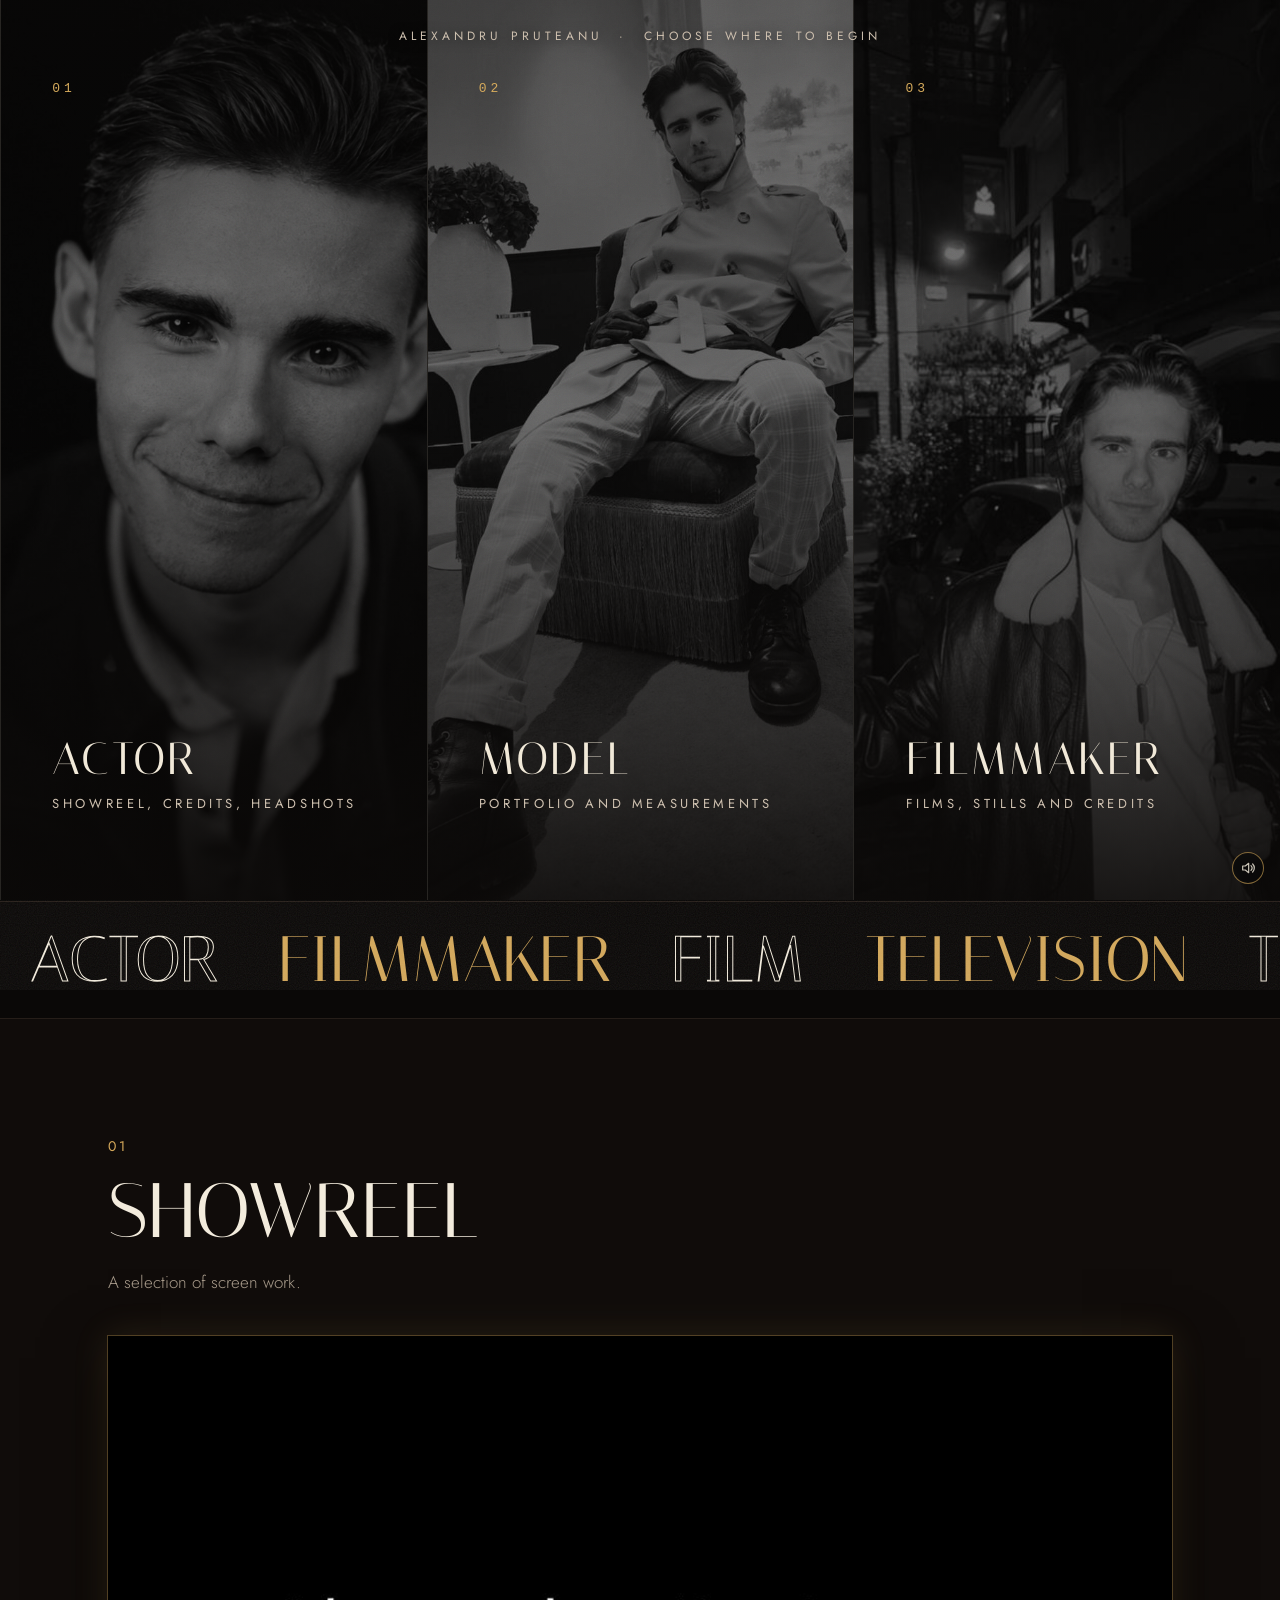
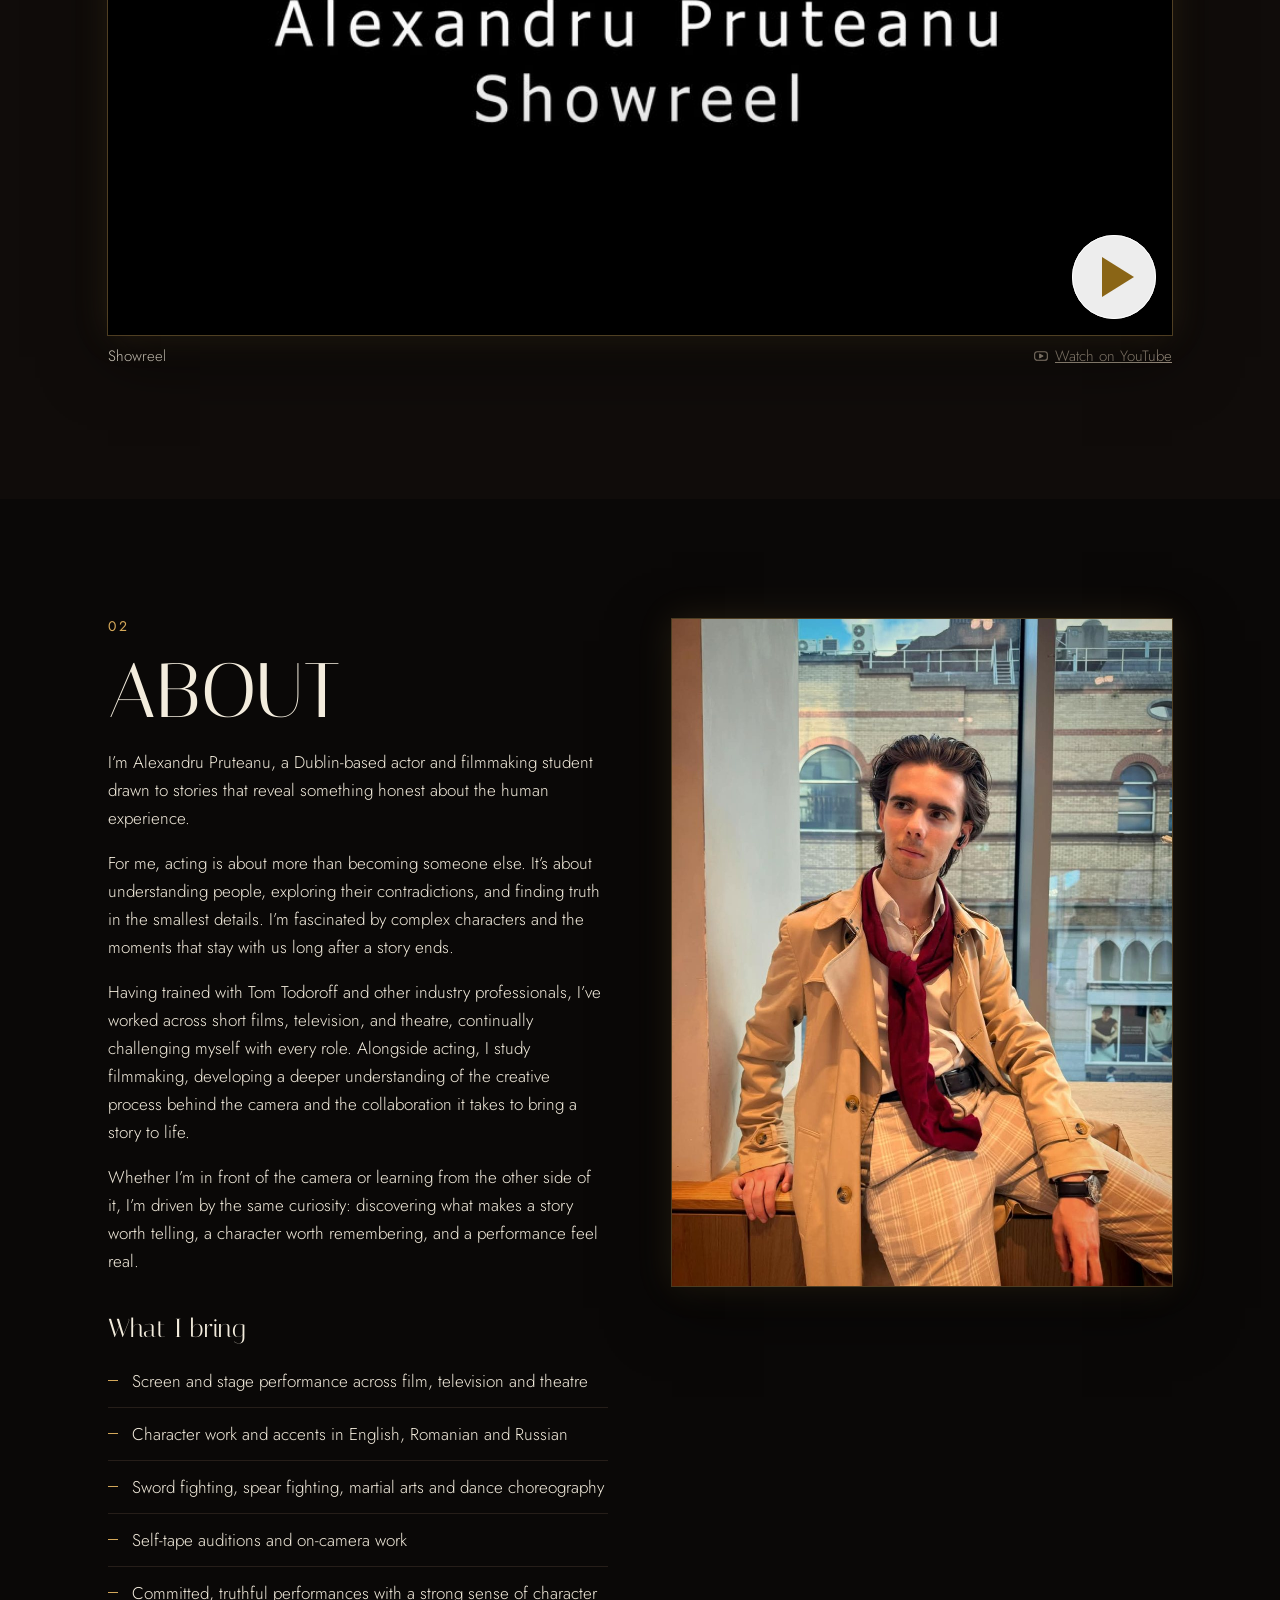
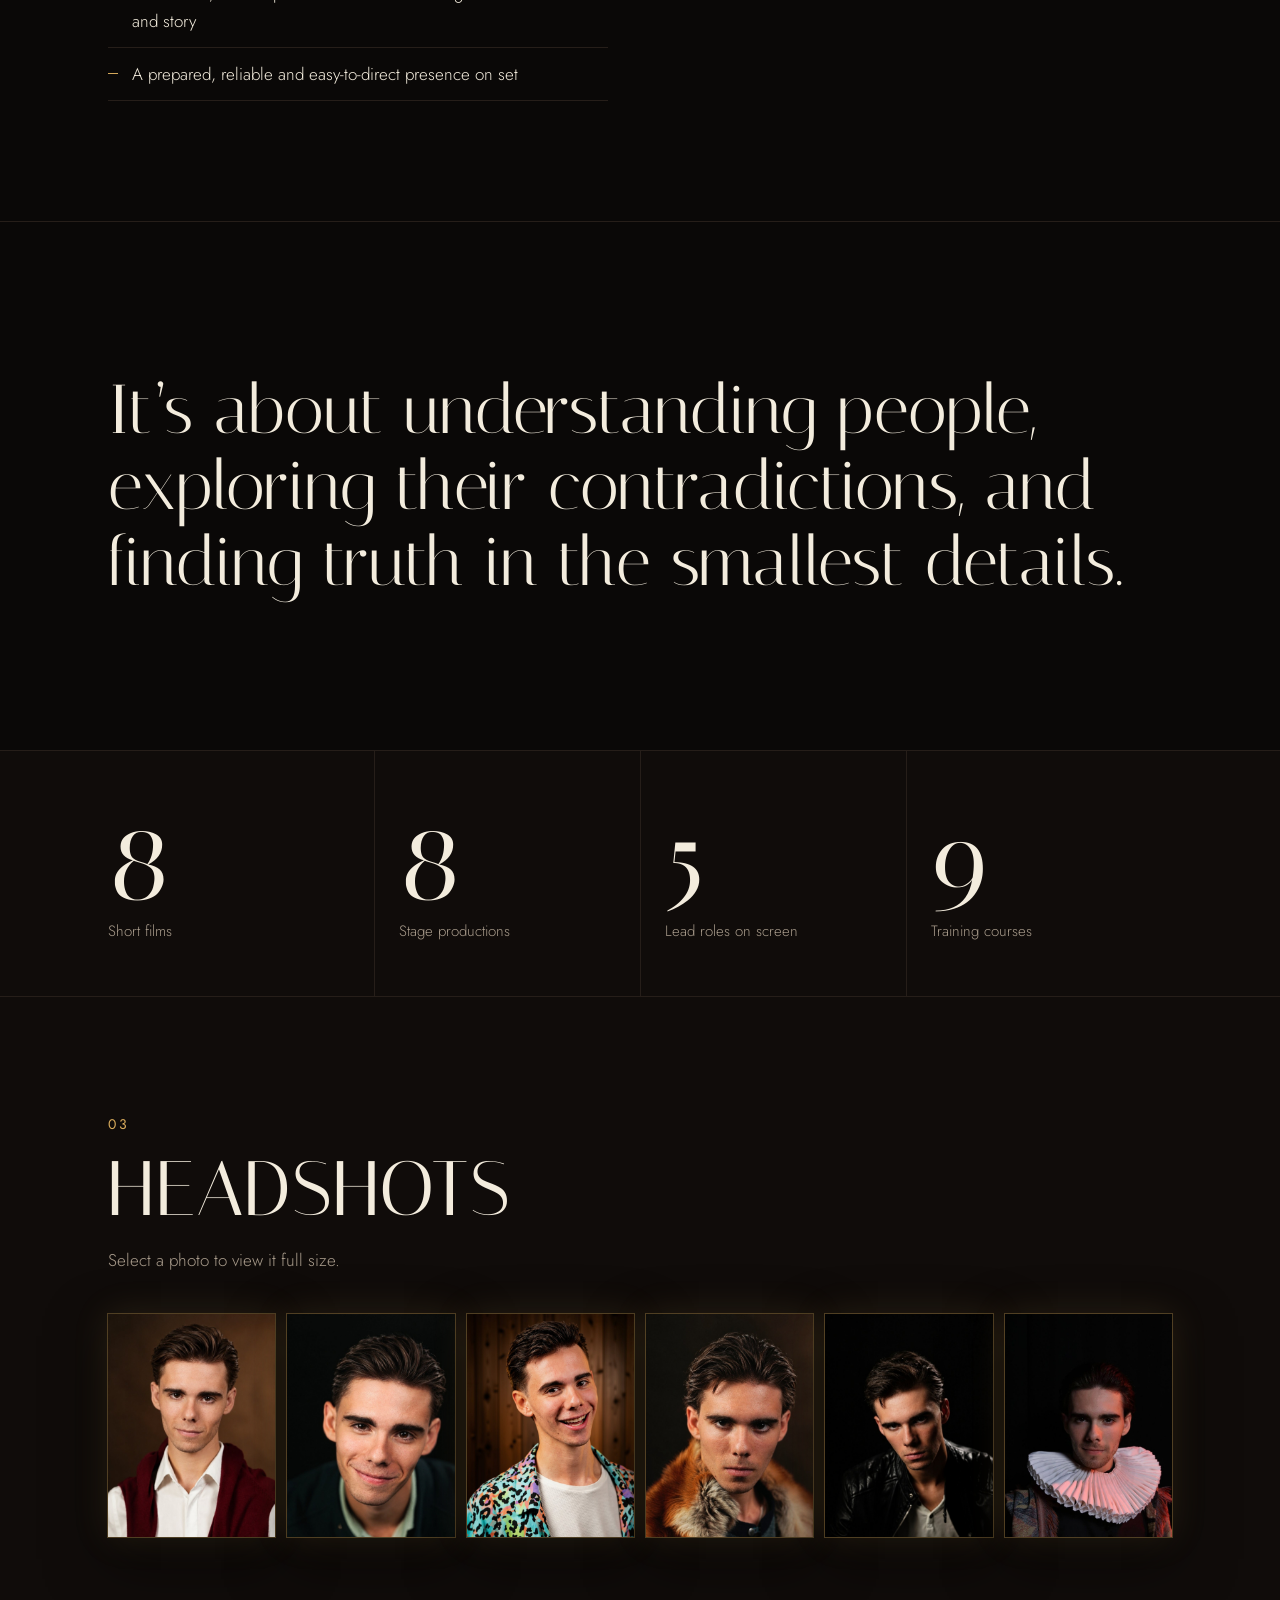
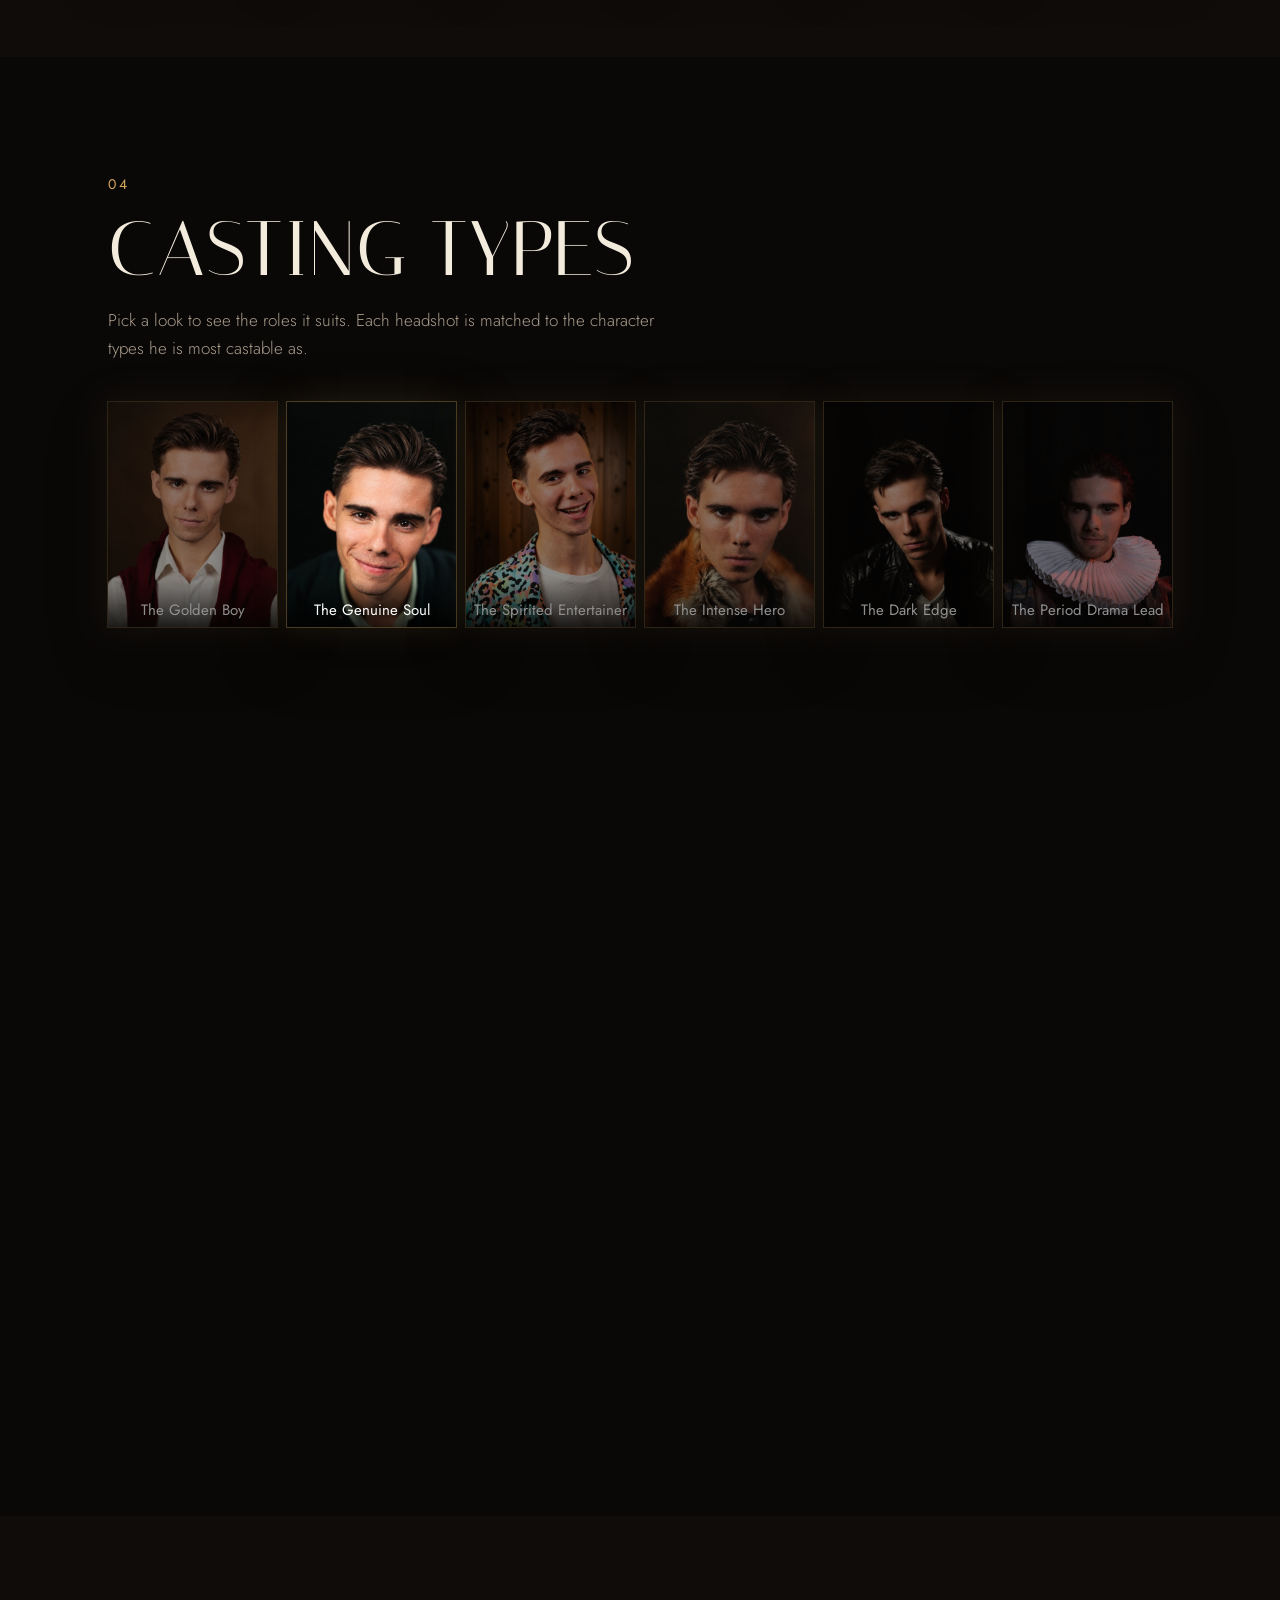
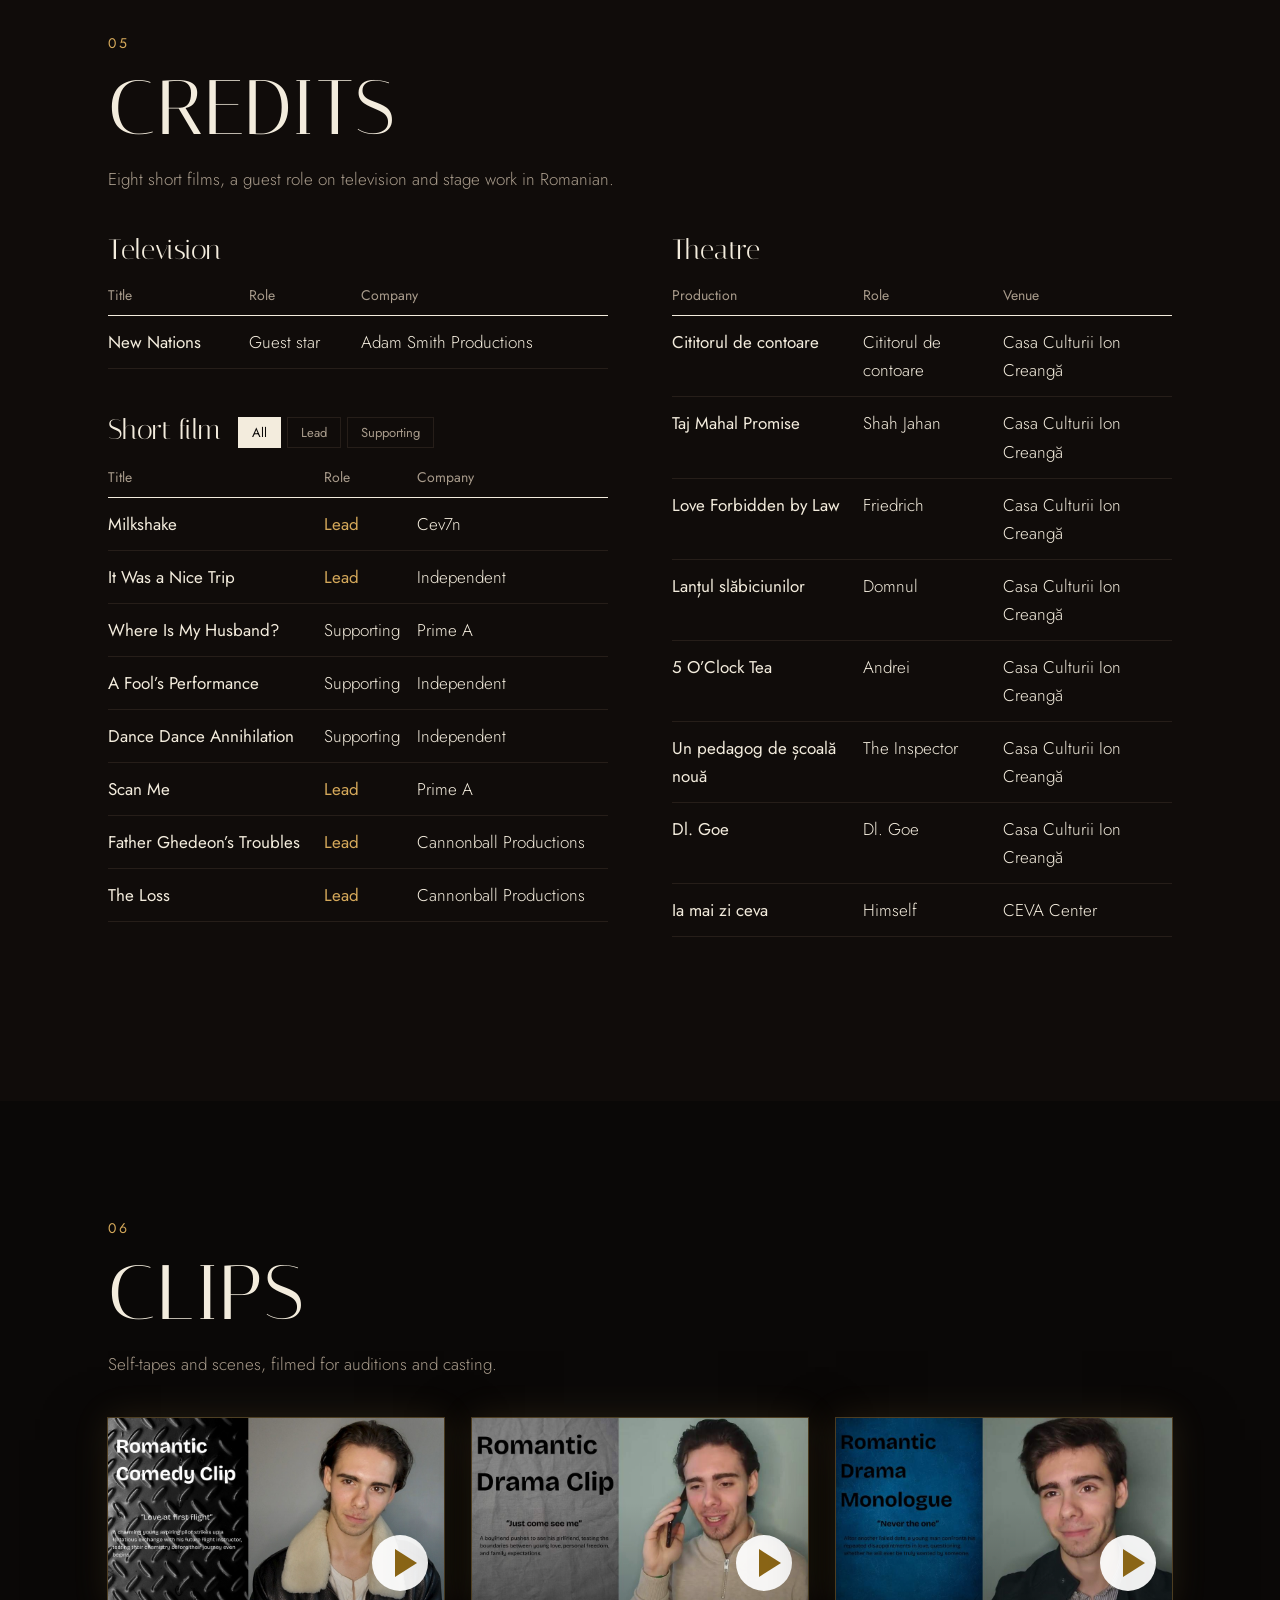
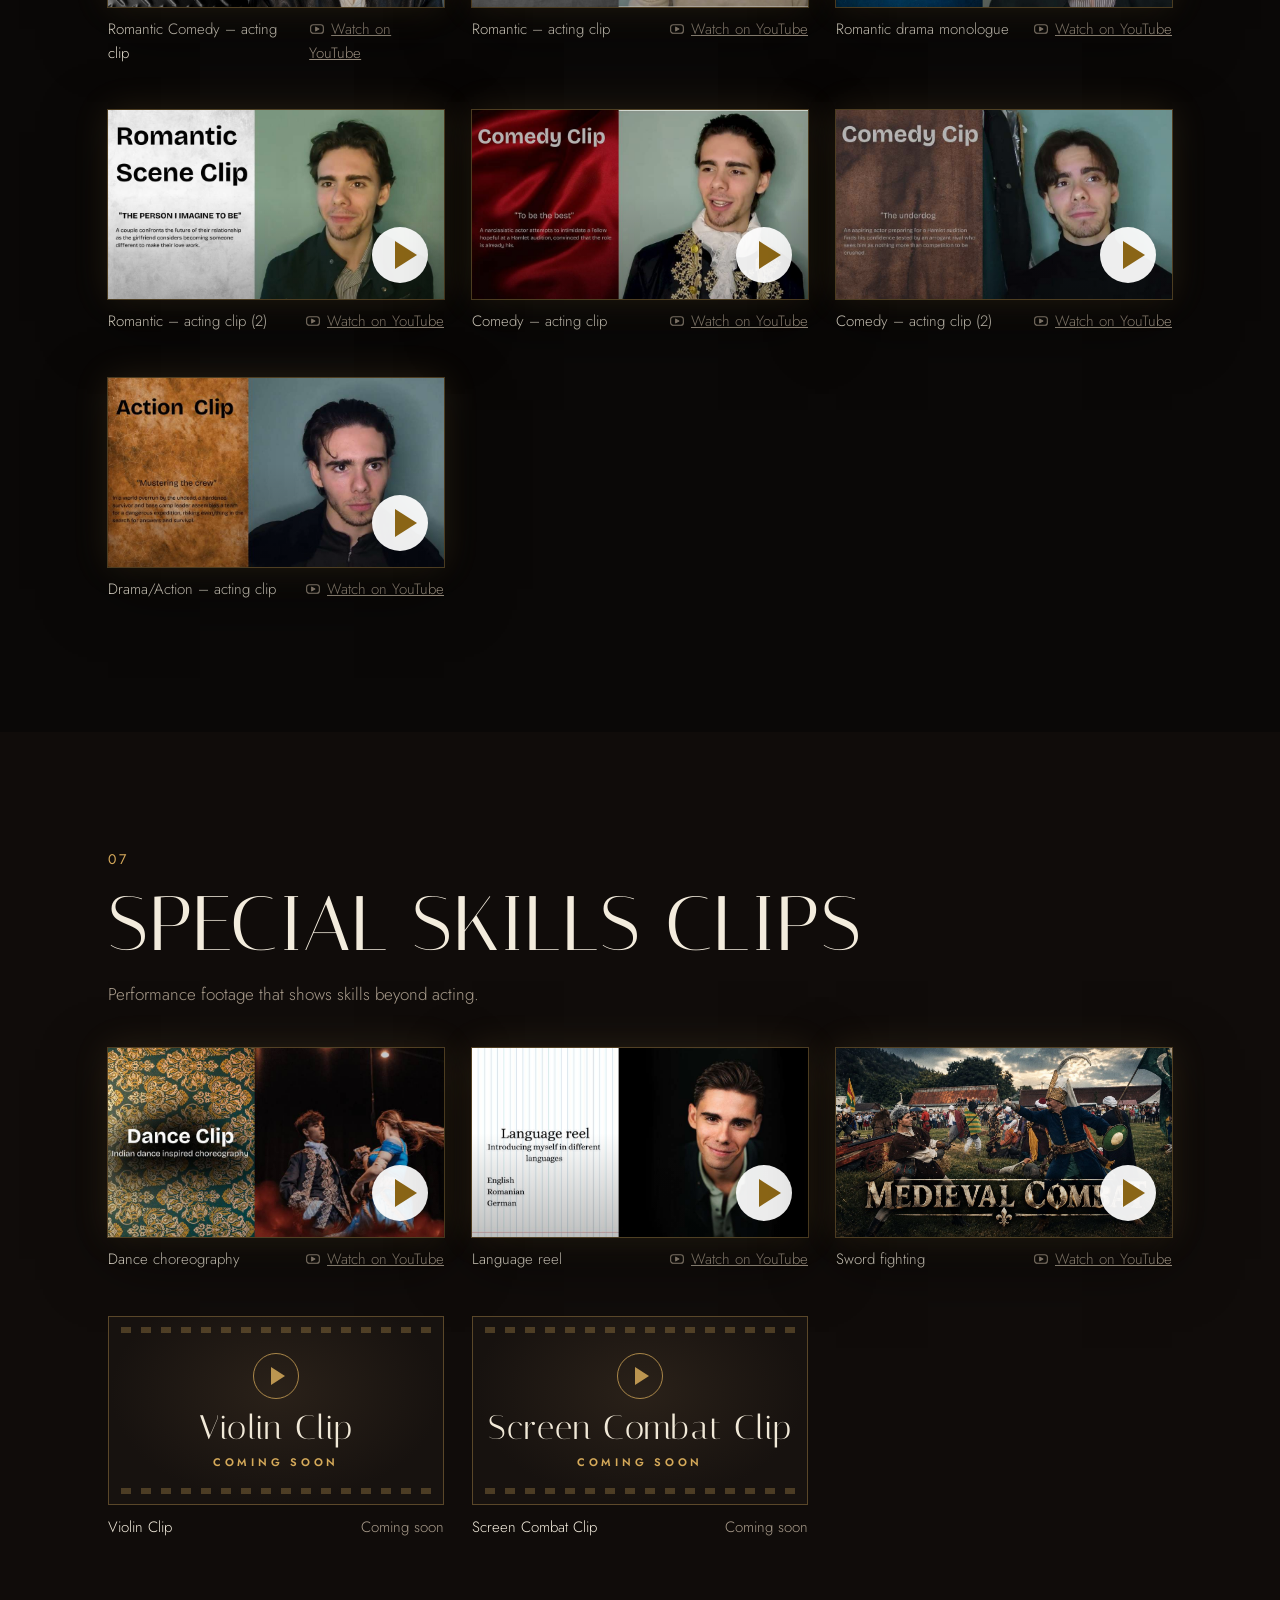
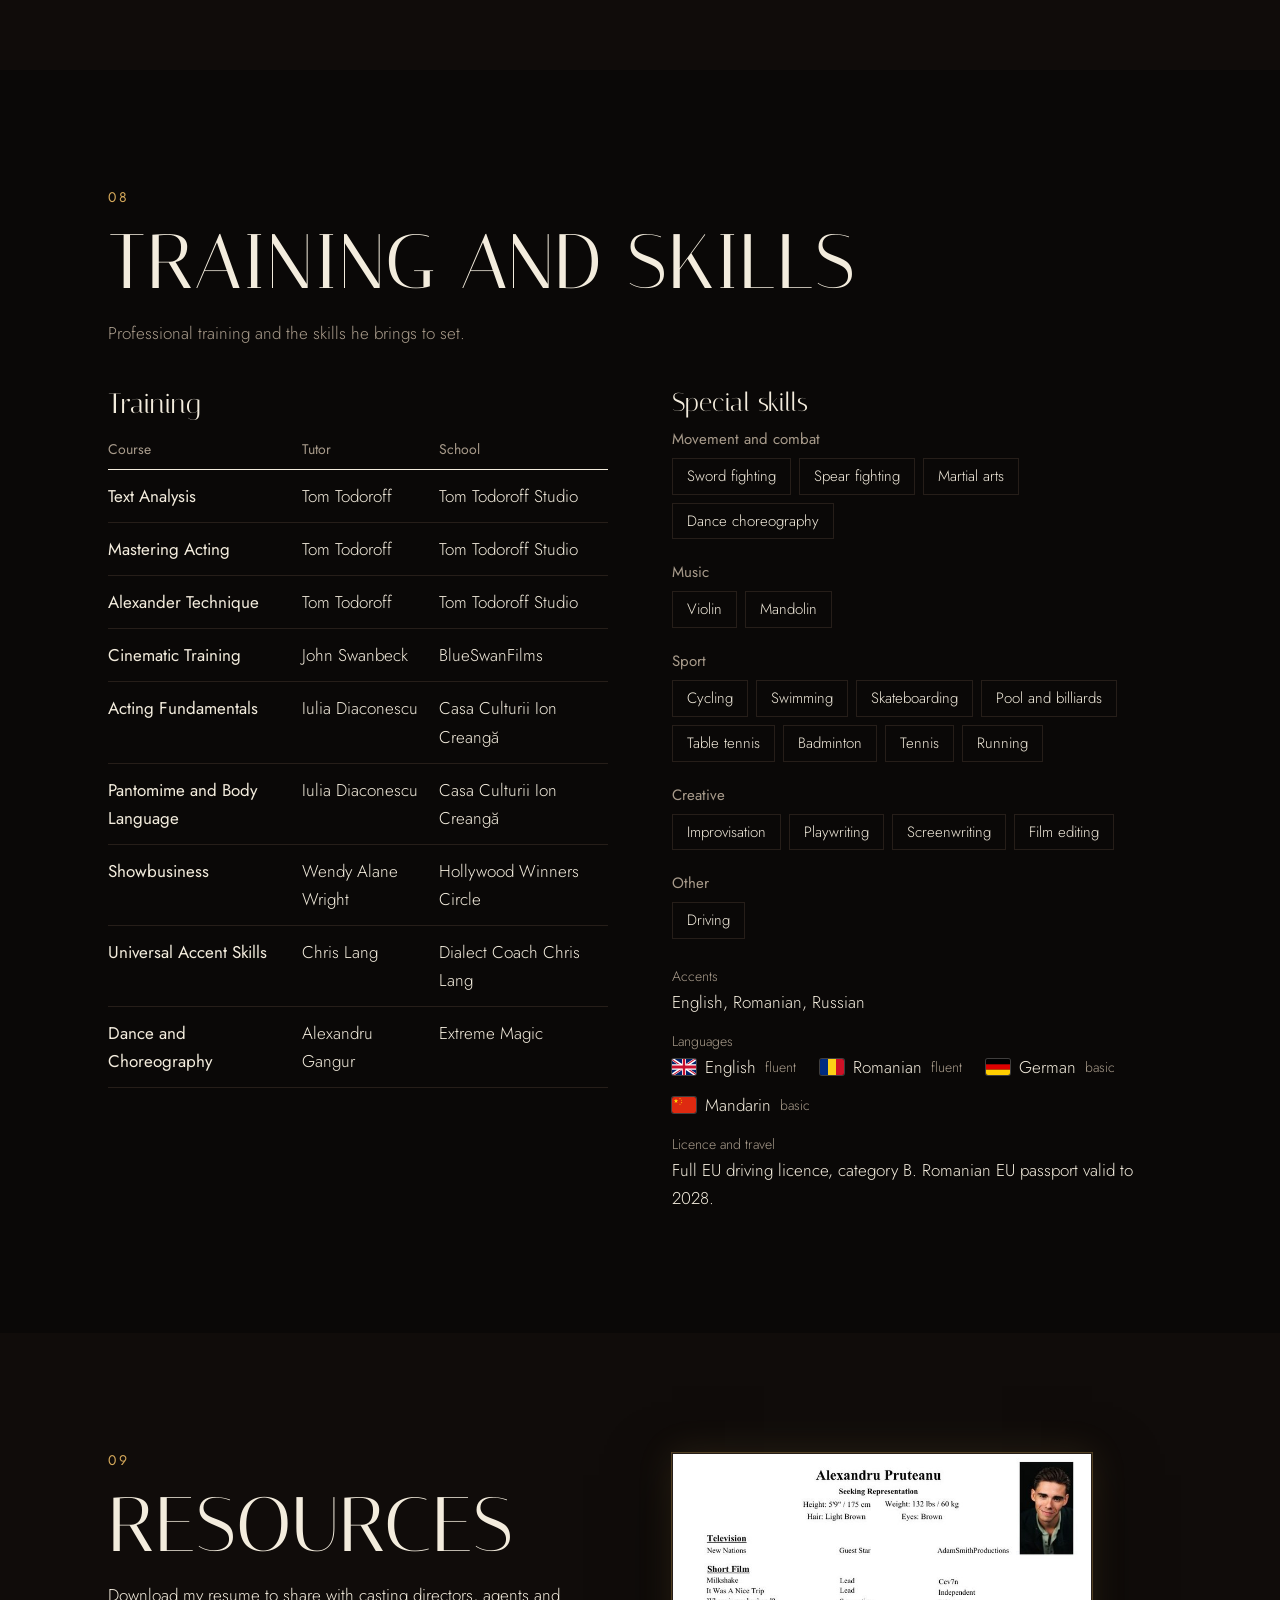
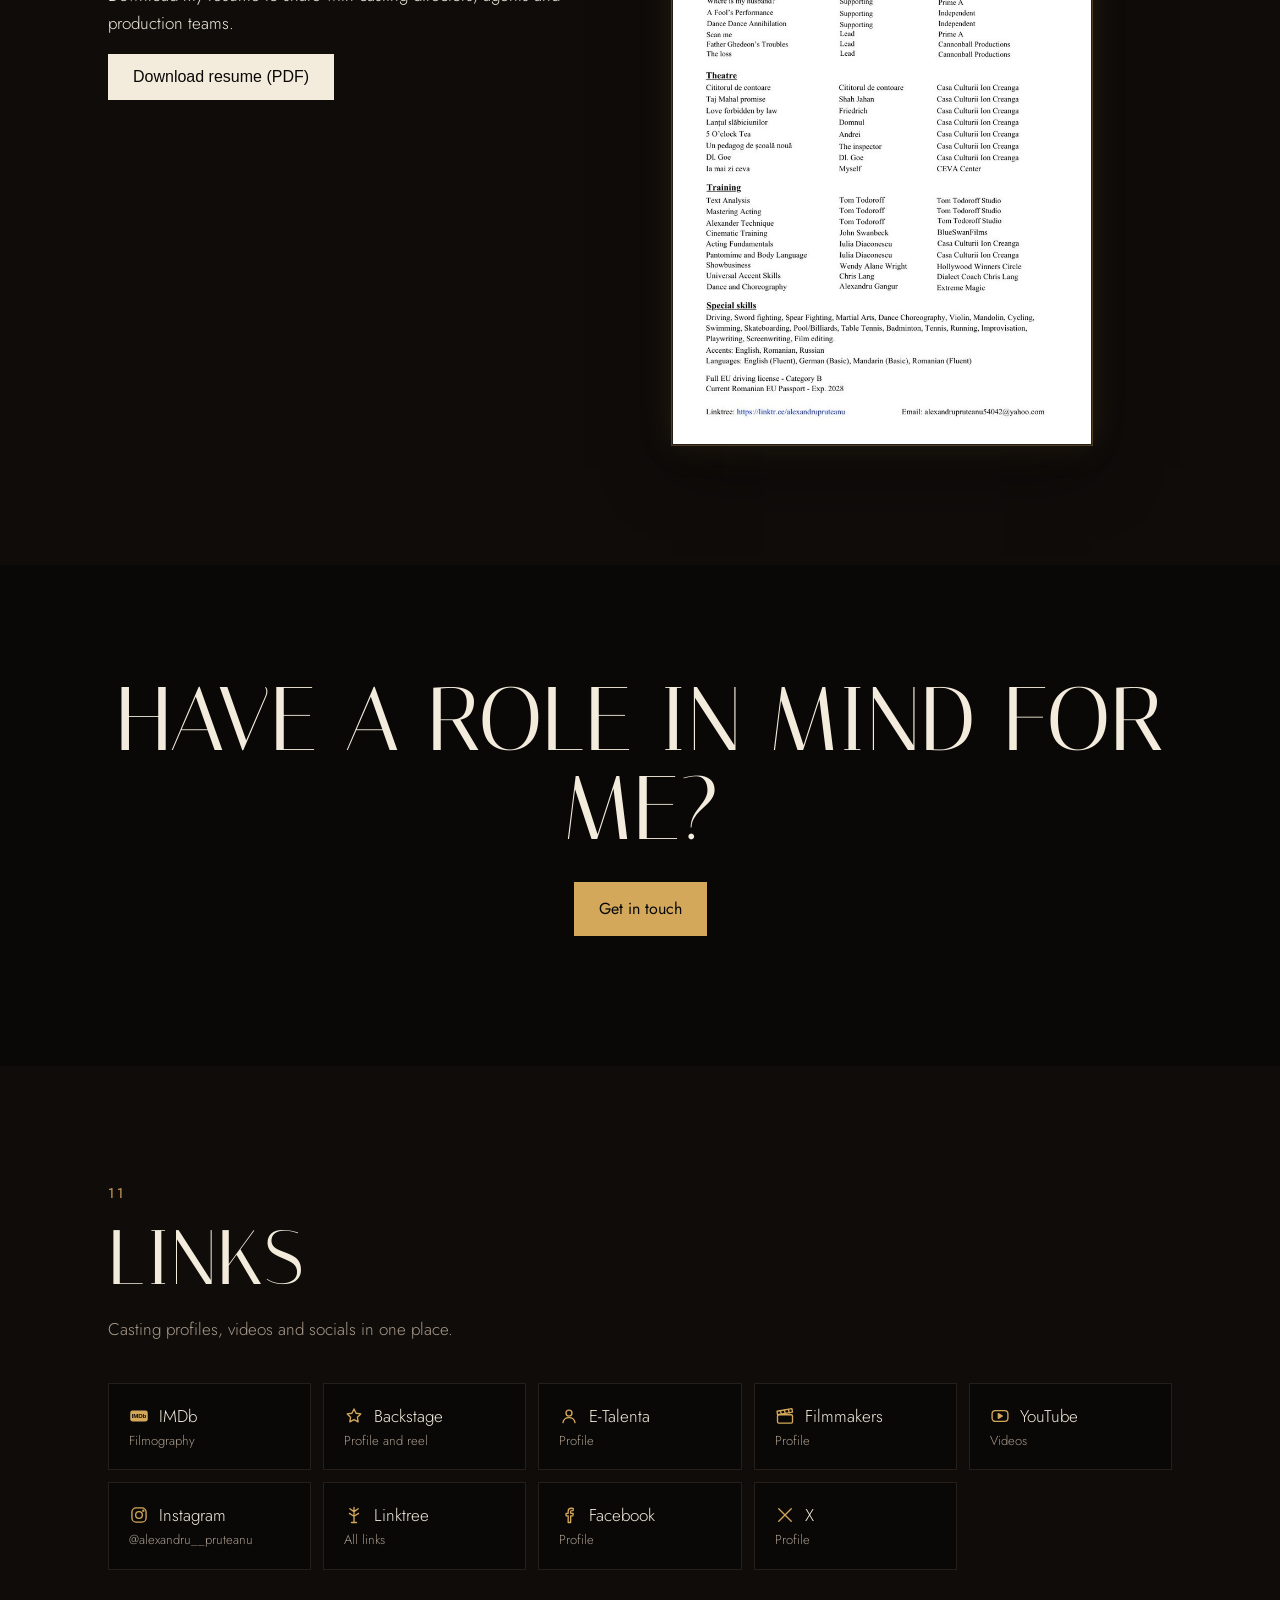
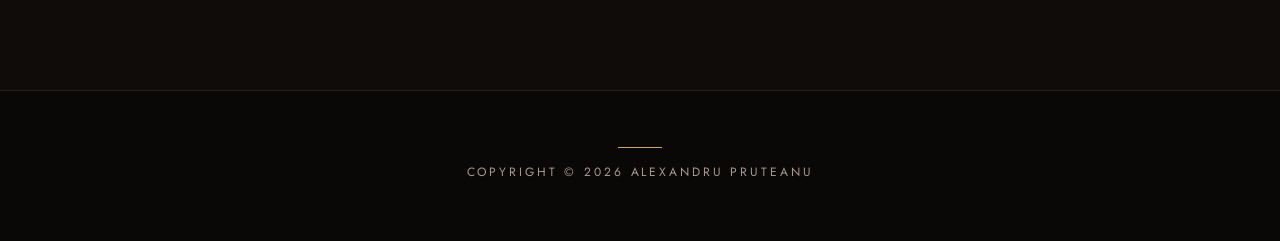
